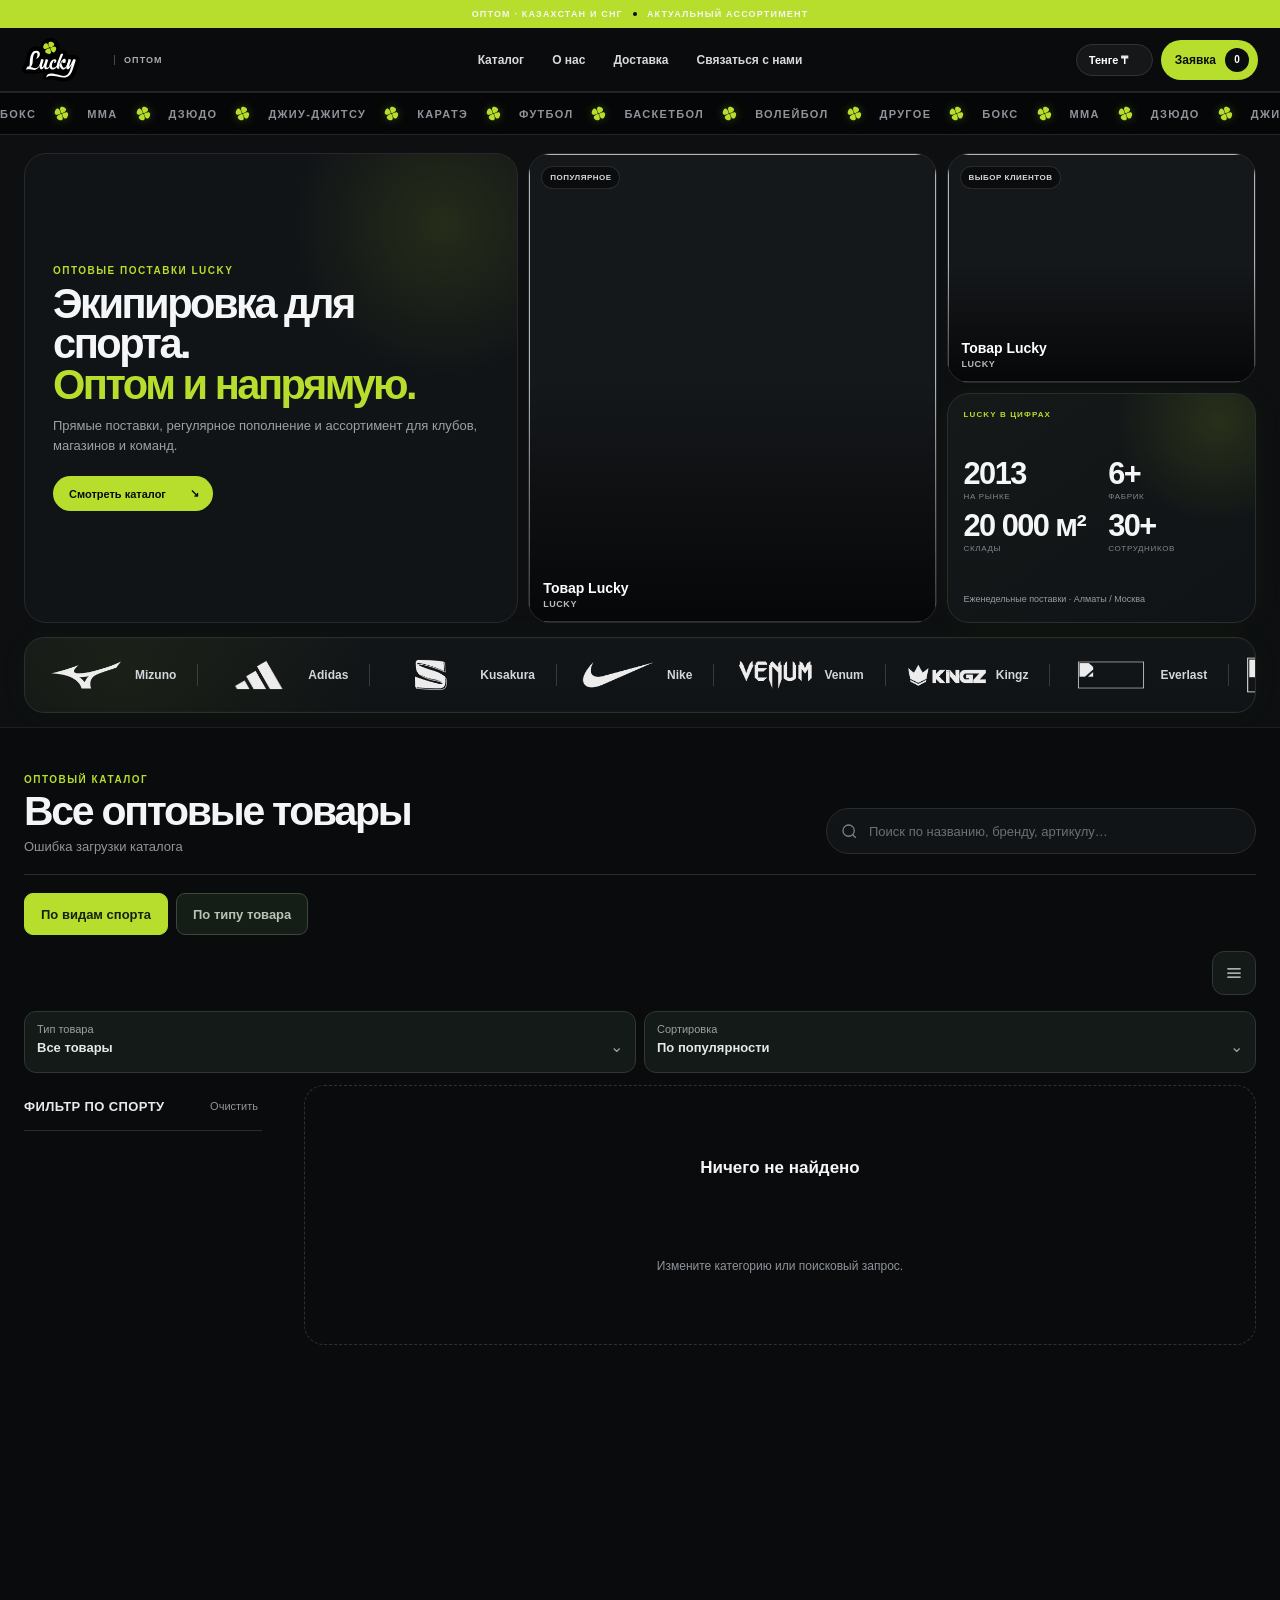
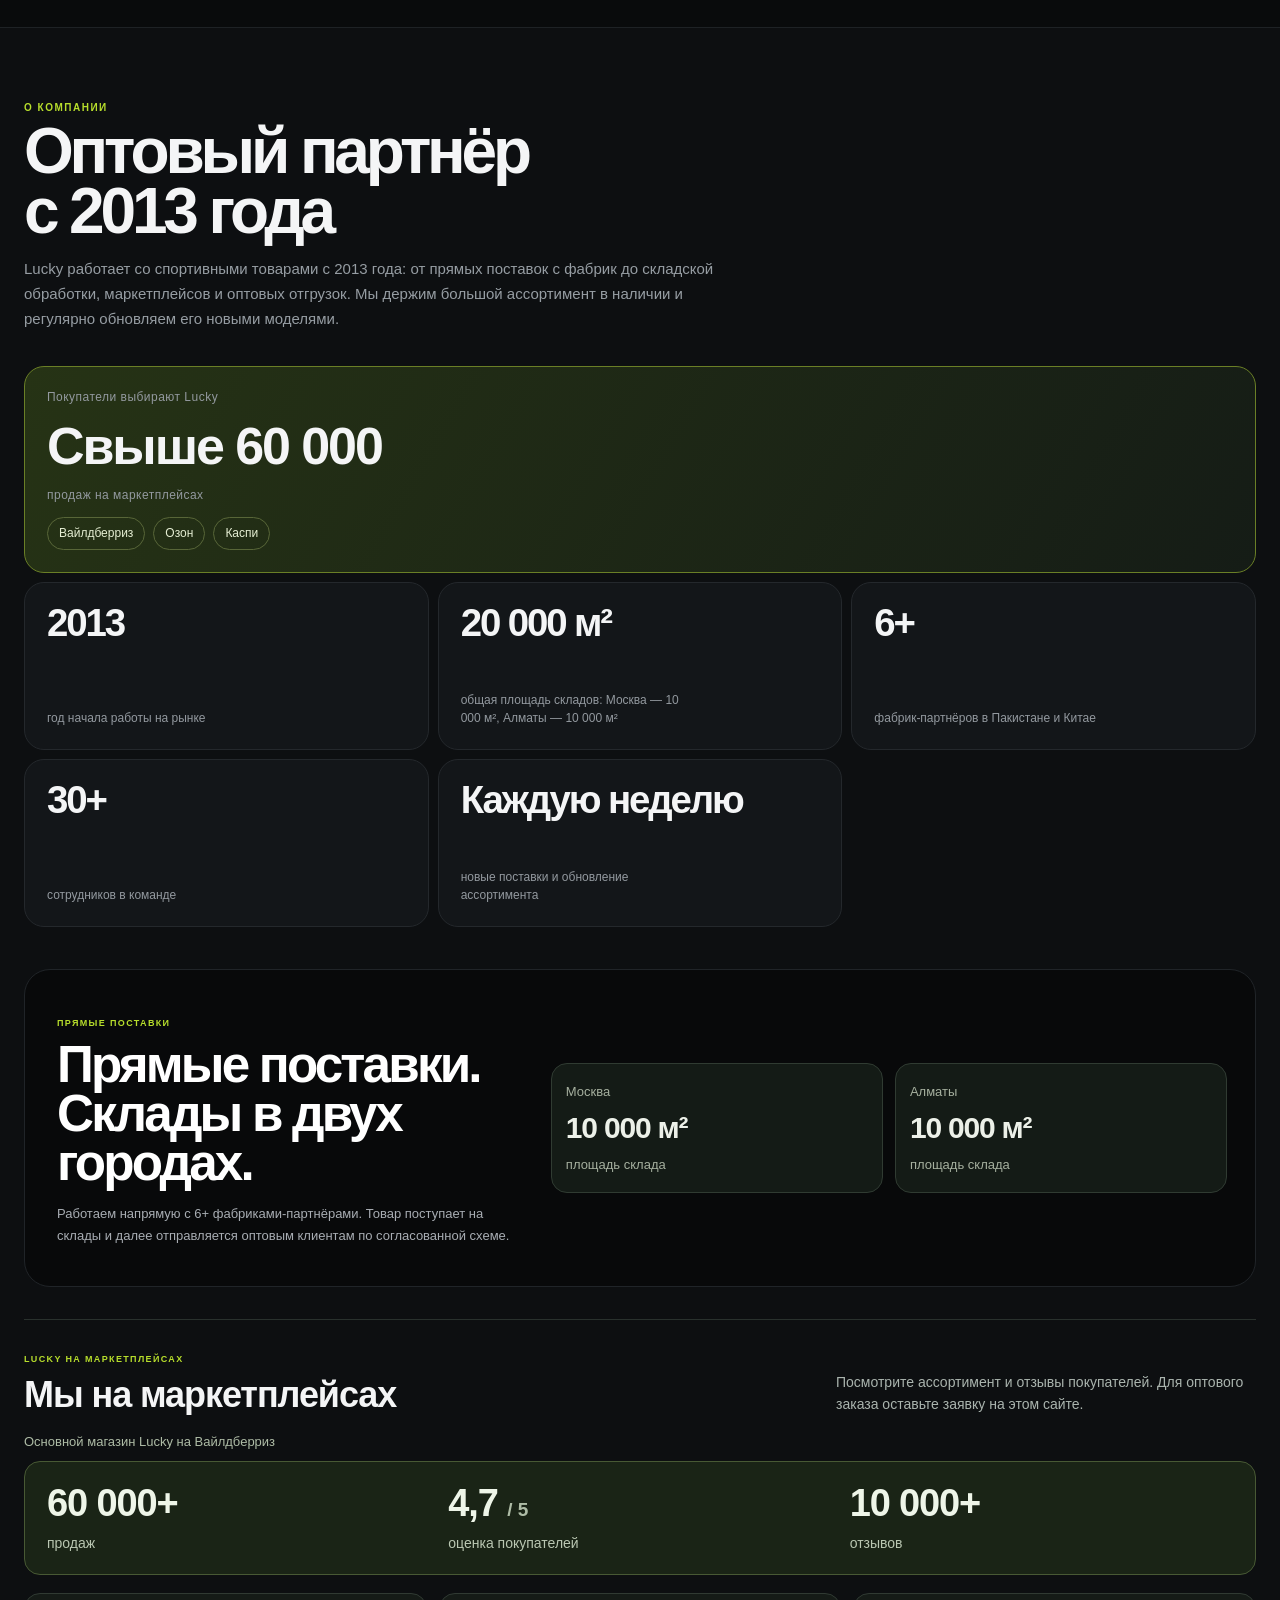
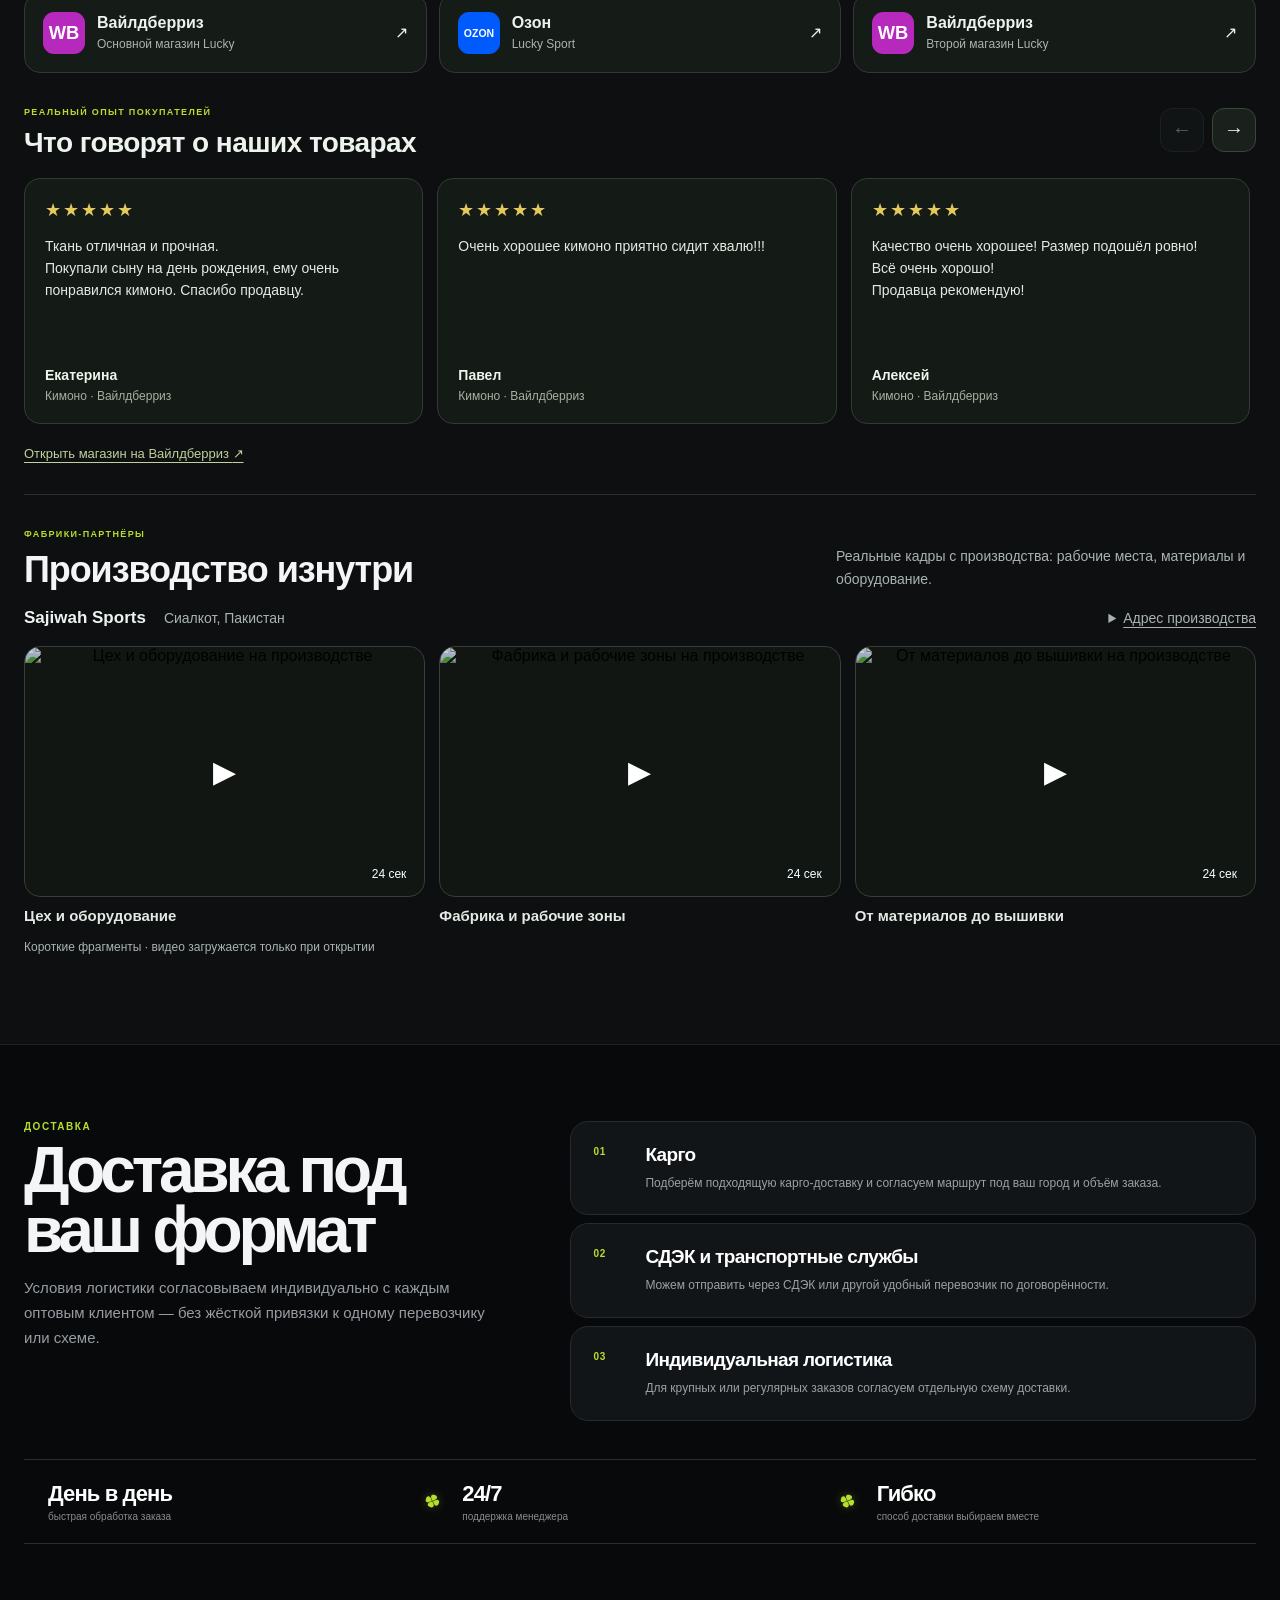
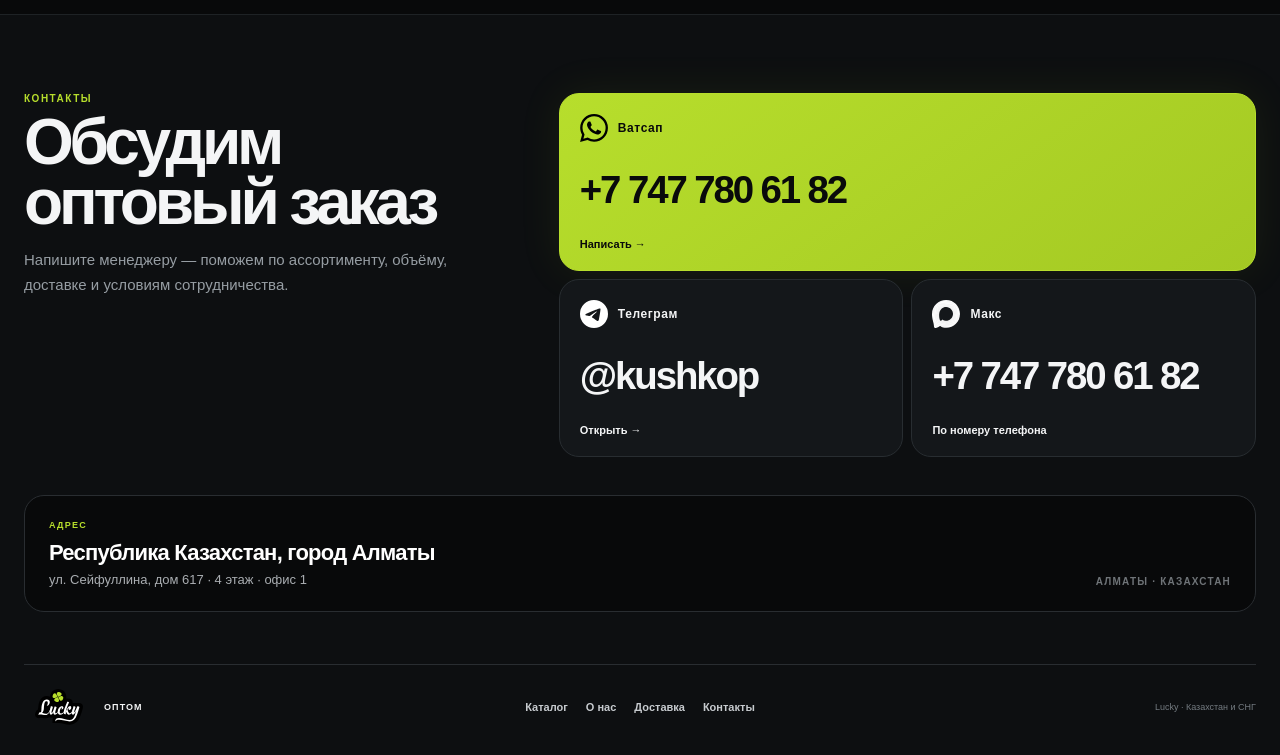
==== index.html @ e9e73347 "Build wholesale catalog" ====
<!doctype html>
<html lang="ru">
<head>
  <meta charset="utf-8" />
  <meta name="viewport" content="width=device-width, initial-scale=1" />
  <meta name="theme-color" content="#0b0c0d" />
  <title>Lucky — оптовый каталог</title>
  <meta name="description" content="Оптовый каталог спортивных товаров Lucky." />
  <link rel="icon" type="image/svg+xml" href="./clover.svg" />
  <link rel="stylesheet" href="./styles.css?v=taxonomy-20261019" />
</head>
<body>
  <div class="announcement">
    <span>ОПТОМ · КАЗАХСТАН И СНГ</span><span class="announcement-dot"></span><span>АКТУАЛЬНЫЙ АССОРТИМЕНТ</span>
  </div>

  <header class="site-header">
    <a class="brand" href="#" aria-label="Lucky — оптовый каталог">
      <img class="brand-logo" src="./lucky-logo.svg" alt="Lucky" />
      <span class="brand-mode">ОПТОМ</span>
    </a>

    <nav class="desktop-nav" aria-label="Главное меню">
      <a class="nav-link" href="#catalog">Каталог</a>
      <a class="nav-link" href="#about">О нас</a>
      <a class="nav-link" href="#delivery">Доставка</a>
      <a class="nav-link" href="#contact">Связаться с нами</a>
    </nav>

    <div class="header-actions">
      <button id="menuToggle" class="menu-toggle" type="button" aria-label="Открыть меню" aria-expanded="false">
        <span></span><span></span><span></span>
      </button>
      <label id="currencyControl" class="currency-select">
        <span class="sr-only">Валюта</span>
        <select id="currencySelect" aria-label="Валюта">
          <option value="KZT">Тенге ₸</option>
          <option value="RUB">Рубль ₽</option>
          <option value="USD">Доллар $</option>
        </select>
      </label>
      <button id="requestButton" class="request-button" type="button">
        <span>Заявка</span><b id="requestCount">0</b>
      </button>
    </div>
  </header>

  <nav id="mobileNav" class="mobile-nav" aria-label="Мобильное меню">
    <a href="#catalog">Каталог <span>↘</span></a>
    <a href="#about">О нас <span>↘</span></a>
    <a href="#delivery">Доставка <span>↘</span></a>
    <a href="#contact">Связаться с нами <span>↘</span></a>
  </nav>

  <main>
    <section class="sport-marquee" aria-label="Виды спорта">
      <div class="marquee-track">
        <div class="marquee-group"><span>БОКС</span><img class="ticker-clover" src="./clover.svg" alt="" /><span>ММА</span><img class="ticker-clover" src="./clover.svg" alt="" /><span>ДЗЮДО</span><img class="ticker-clover" src="./clover.svg" alt="" /><span>ДЖИУ-ДЖИТСУ</span><img class="ticker-clover" src="./clover.svg" alt="" /><span>КАРАТЭ</span><img class="ticker-clover" src="./clover.svg" alt="" /><span>ФУТБОЛ</span><img class="ticker-clover" src="./clover.svg" alt="" /><span>БАСКЕТБОЛ</span><img class="ticker-clover" src="./clover.svg" alt="" /><span>ВОЛЕЙБОЛ</span><img class="ticker-clover" src="./clover.svg" alt="" /><span>ДРУГОЕ</span><img class="ticker-clover" src="./clover.svg" alt="" /></div>
        <div class="marquee-group" aria-hidden="true"><span>БОКС</span><img class="ticker-clover" src="./clover.svg" alt="" /><span>ММА</span><img class="ticker-clover" src="./clover.svg" alt="" /><span>ДЗЮДО</span><img class="ticker-clover" src="./clover.svg" alt="" /><span>ДЖИУ-ДЖИТСУ</span><img class="ticker-clover" src="./clover.svg" alt="" /><span>КАРАТЭ</span><img class="ticker-clover" src="./clover.svg" alt="" /><span>ФУТБОЛ</span><img class="ticker-clover" src="./clover.svg" alt="" /><span>БАСКЕТБОЛ</span><img class="ticker-clover" src="./clover.svg" alt="" /><span>ВОЛЕЙБОЛ</span><img class="ticker-clover" src="./clover.svg" alt="" /><span>ДРУГОЕ</span><img class="ticker-clover" src="./clover.svg" alt="" /></div>
        <div class="marquee-group" aria-hidden="true"><span>БОКС</span><img class="ticker-clover" src="./clover.svg" alt="" /><span>ММА</span><img class="ticker-clover" src="./clover.svg" alt="" /><span>ДЗЮДО</span><img class="ticker-clover" src="./clover.svg" alt="" /><span>ДЖИУ-ДЖИТСУ</span><img class="ticker-clover" src="./clover.svg" alt="" /><span>КАРАТЭ</span><img class="ticker-clover" src="./clover.svg" alt="" /><span>ФУТБОЛ</span><img class="ticker-clover" src="./clover.svg" alt="" /><span>БАСКЕТБОЛ</span><img class="ticker-clover" src="./clover.svg" alt="" /><span>ВОЛЕЙБОЛ</span><img class="ticker-clover" src="./clover.svg" alt="" /><span>ДРУГОЕ</span><img class="ticker-clover" src="./clover.svg" alt="" /></div>
        <div class="marquee-group" aria-hidden="true"><span>БОКС</span><img class="ticker-clover" src="./clover.svg" alt="" /><span>ММА</span><img class="ticker-clover" src="./clover.svg" alt="" /><span>ДЗЮДО</span><img class="ticker-clover" src="./clover.svg" alt="" /><span>ДЖИУ-ДЖИТСУ</span><img class="ticker-clover" src="./clover.svg" alt="" /><span>КАРАТЭ</span><img class="ticker-clover" src="./clover.svg" alt="" /><span>ФУТБОЛ</span><img class="ticker-clover" src="./clover.svg" alt="" /><span>БАСКЕТБОЛ</span><img class="ticker-clover" src="./clover.svg" alt="" /><span>ВОЛЕЙБОЛ</span><img class="ticker-clover" src="./clover.svg" alt="" /><span>ДРУГОЕ</span><img class="ticker-clover" src="./clover.svg" alt="" /></div>
      </div>
    </section>

    <section class="top-showcase" aria-label="Lucky Wholesale">
      <div class="showcase-grid">
        <div class="showcase-copy">
          <div class="section-kicker">ОПТОВЫЕ ПОСТАВКИ LUCKY</div>
          <h1>Экипировка для спорта.<br /><span>Оптом и напрямую.</span></h1>
          <p>Прямые поставки, регулярное пополнение и ассортимент для клубов, магазинов и команд.</p>
          <button class="showcase-cta" data-scroll-to-catalog type="button">Смотреть каталог <span>↘</span></button>
        </div>

        <button id="showcaseCardOne" class="showcase-product showcase-product-main" type="button">
          <img id="showcaseImageOne" alt="" />
          <span class="showcase-tag">Популярное</span>
          <div class="showcase-product-copy">
            <strong id="showcaseTitleOne">Товар Lucky</strong>
            <span id="showcaseBrandOne">Lucky</span>
          </div>
        </button>

        <button id="showcaseCardTwo" class="showcase-product showcase-product-side" type="button">
          <img id="showcaseImageTwo" alt="" />
          <span class="showcase-tag">Выбор клиентов</span>
          <div class="showcase-product-copy">
            <strong id="showcaseTitleTwo">Товар Lucky</strong>
            <span id="showcaseBrandTwo">Lucky</span>
          </div>
        </button>

        <div class="showcase-info-card">
          <div class="showcase-info-kicker">LUCKY В ЦИФРАХ</div>
          <div class="showcase-info-grid">
            <div><strong>2013</strong><span>на рынке</span></div>
            <div><strong>6+</strong><span>фабрик</span></div>
            <div><strong>20 000 м²</strong><span>склады</span></div>
            <div><strong>30+</strong><span>сотрудников</span></div>
          </div>
          <p>Еженедельные поставки · Алматы / Москва</p>
        </div>
      </div>

      <div class="brand-quality-strip" aria-label="Качество от брендов">
        <div class="brand-quality-list">
          <div class="brand-quality-stage">
          <div class="brand-quality-track"><div class="brand-quality-item" data-brand="mizuno"><span class="brand-quality-logo"><img src="[data-uri]" alt="" width="78" height="32" decoding="async" /></span><span class="brand-quality-name">Mizuno</span></div>

          <div class="brand-quality-item" data-brand="adidas"><span class="brand-quality-logo"><img src="[data-uri]" alt="" width="78" height="32" decoding="async" /></span><span class="brand-quality-name">Adidas</span></div>

          <div class="brand-quality-item" data-brand="kusakura"><span class="brand-quality-logo"><img src="[data-uri]" alt="" width="78" height="32" decoding="async" /></span><span class="brand-quality-name">Kusakura</span></div>

          <div class="brand-quality-item" data-brand="nike"><span class="brand-quality-logo"><img src="[data-uri]" alt="" width="78" height="32" decoding="async" /></span><span class="brand-quality-name">Nike</span></div>

          <div class="brand-quality-item" data-brand="venum"><span class="brand-quality-logo"><img src="[data-uri]" alt="" width="78" height="32" decoding="async" /></span><span class="brand-quality-name">Venum</span></div>

          <div class="brand-quality-item" data-brand="kingz"><span class="brand-quality-logo"><img src="[data-uri]" alt="" width="78" height="32" decoding="async" /></span><span class="brand-quality-name">Kingz</span></div>
<div class="brand-quality-item" data-brand="everlast"><span class="brand-quality-logo"><img src="brand-everlast.svg" alt="" width="78" height="32" decoding="async" /></span><span class="brand-quality-name">Everlast</span></div>
<div class="brand-quality-item" data-brand="top-ten"><span class="brand-quality-logo"><img src="brand-top-ten.svg" alt="" width="78" height="32" decoding="async" /></span><span class="brand-quality-name">Top Ten</span></div>
<div class="brand-quality-item" data-brand="green-hill"><span class="brand-quality-logo"><img src="brand-green-hill.svg" alt="" width="78" height="32" decoding="async" /></span><span class="brand-quality-name">Green Hill</span></div>
<div class="brand-quality-item" data-brand="essimo"><span class="brand-quality-logo"><img src="brand-essimo.svg" alt="" width="78" height="32" decoding="async" /></span><span class="brand-quality-name">Essimo</span></div>
          <div class="brand-quality-item" data-brand="tatami"><span class="brand-quality-logo"><img src="brand-tatami.svg" alt="" width="78" height="32" decoding="async" /></span><span class="brand-quality-name">Tatami</span></div></div>
          <div class="brand-quality-track" aria-hidden="true"><div class="brand-quality-item" data-brand="mizuno"><span class="brand-quality-logo"><img src="[data-uri]" alt="" width="78" height="32" decoding="async" /></span><span class="brand-quality-name">Mizuno</span></div>

          <div class="brand-quality-item" data-brand="adidas"><span class="brand-quality-logo"><img src="[data-uri]" alt="" width="78" height="32" decoding="async" /></span><span class="brand-quality-name">Adidas</span></div>

          <div class="brand-quality-item" data-brand="kusakura"><span class="brand-quality-logo"><img src="[data-uri]" alt="" width="78" height="32" decoding="async" /></span><span class="brand-quality-name">Kusakura</span></div>

          <div class="brand-quality-item" data-brand="nike"><span class="brand-quality-logo"><img src="[data-uri]" alt="" width="78" height="32" decoding="async" /></span><span class="brand-quality-name">Nike</span></div>

          <div class="brand-quality-item" data-brand="venum"><span class="brand-quality-logo"><img src="[data-uri]" alt="" width="78" height="32" decoding="async" /></span><span class="brand-quality-name">Venum</span></div>

          <div class="brand-quality-item" data-brand="kingz"><span class="brand-quality-logo"><img src="[data-uri]" alt="" width="78" height="32" decoding="async" /></span><span class="brand-quality-name">Kingz</span></div>
<div class="brand-quality-item" data-brand="everlast"><span class="brand-quality-logo"><img src="brand-everlast.svg" alt="" width="78" height="32" decoding="async" /></span><span class="brand-quality-name">Everlast</span></div>
<div class="brand-quality-item" data-brand="top-ten"><span class="brand-quality-logo"><img src="brand-top-ten.svg" alt="" width="78" height="32" decoding="async" /></span><span class="brand-quality-name">Top Ten</span></div>
<div class="brand-quality-item" data-brand="green-hill"><span class="brand-quality-logo"><img src="brand-green-hill.svg" alt="" width="78" height="32" decoding="async" /></span><span class="brand-quality-name">Green Hill</span></div>
<div class="brand-quality-item" data-brand="essimo"><span class="brand-quality-logo"><img src="brand-essimo.svg" alt="" width="78" height="32" decoding="async" /></span><span class="brand-quality-name">Essimo</span></div>
          <div class="brand-quality-item" data-brand="tatami"><span class="brand-quality-logo"><img src="brand-tatami.svg" alt="" width="78" height="32" decoding="async" /></span><span class="brand-quality-name">Tatami</span></div></div>
        </div>
      </div>
        </div>
    </section>

    <section id="sportsDiscovery" class="sports-discovery" aria-labelledby="sportsDiscoveryTitle" hidden>
      <div class="sports-discovery-head"><div><h2 id="sportsDiscoveryTitle">Виды спорта</h2></div><div class="sports-discovery-controls"><button id="sportsDiscoveryAll" type="button">Все направления <span aria-hidden="true">↗</span></button><button id="sportsDiscoveryPrev" type="button" aria-label="Предыдущие виды спорта" aria-controls="sportsDiscoveryRail">←</button><button id="sportsDiscoveryNext" type="button" aria-label="Следующие виды спорта" aria-controls="sportsDiscoveryRail">→</button></div></div>
      <nav id="sportsDiscoveryRail" class="sports-discovery-rail" aria-label="Быстрый выбор вида спорта"></nav>
      <p class="sports-discovery-hint">Листайте направления или откройте полный список</p>
    </section>

    <section id="catalog" class="catalog-shell">
      <div class="catalog-intro">
        <div>
          <div class="section-kicker dark">ОПТОВЫЙ КАТАЛОГ</div>
          <h2 id="activeCategoryTitle">Все оптовые товары</h2>
          <div id="resultsMeta" aria-live="polite" aria-atomic="true" class="catalog-meta">Загрузка…</div>
        </div>

        <div class="catalog-intro-actions">
          <div class="search-wrap">
            <svg viewBox="0 0 24 24" aria-hidden="true"><path d="m21 21-4.35-4.35m2.35-5.15a7.5 7.5 0 1 1-15 0 7.5 7.5 0 0 1 15 0Z"/></svg>
            <input id="searchInput" type="search" placeholder="Поиск по названию, бренду, артикулу…" autocomplete="off" />
          </div>
        </div>
      </div>

      <div class="catalog-browse-modes" role="group" aria-label="Как искать товары"><button id="catalogBrowseSports" type="button" aria-pressed="true">По видам спорта</button><button id="catalogBrowseTypes" type="button" aria-pressed="false">По типу товара</button></div><nav id="productTypeRail" class="sport-rail product-type-rail" aria-label="Типы товаров" hidden></nav>
      <div class="sport-navigation">
        <nav id="sportRail" class="sport-rail" aria-label="Виды спорта"></nav>
        <button id="filtersToggle" class="sport-all" type="button" aria-haspopup="dialog" aria-controls="sportPicker" aria-label="Найти вид спорта"><svg viewBox="0 0 24 24" width="20" height="20" aria-hidden="true"><path d="M4 7h16M4 12h16M4 17h16" fill="none" stroke="currentColor" stroke-width="1.5"/></svg></button>
      </div>
      <div class="compact-filters">
        <label class="touch-select"><span>Тип товара</span><strong id="typeValue" aria-hidden="true">Все товары</strong><span class="select-chevron" aria-hidden="true">⌄</span><select id="productType" aria-label="Тип товара"><option value="">Все товары</option></select></label>
        <label class="touch-select"><span>Сортировка</span><strong id="sortValue" aria-hidden="true">По популярности</strong><span class="select-chevron" aria-hidden="true">⌄</span>
          <select id="sortSelect" aria-label="Сортировка">
            <option value="default">По популярности</option>
            <option value="title">По названию</option>
            <option value="brand">По бренду</option>
            <option value="priceAsc">Сначала дешевле</option>
            <option value="priceDesc">Сначала дороже</option>
          </select>
        </label>
      </div>
      <div id="activeFilters" class="active-filters" aria-label="Выбранные фильтры" hidden></div>

      <div class="catalog-layout">
        <aside id="sidebar" class="sidebar">
          <div class="sidebar-mobile-head">
            <strong>Категории</strong>
            <button id="sidebarClose" class="icon-button" type="button" aria-label="Закрыть">×</button>
          </div>
          <div class="sidebar-head">
            <span>Фильтр по спорту</span>
            <button id="clearCategory" class="text-button" type="button">Очистить</button>
          </div>
          <nav id="categoryTree" class="category-tree" aria-label="Категории"></nav>
        </aside>

        <section class="catalog-content">

          <div id="productGrid" class="product-grid"></div>
          <nav id="catalogPagination" class="catalog-pagination" aria-label="Страницы каталога" hidden></nav>
          <div id="emptyState" class="empty-state" hidden>
            <strong>Ничего не найдено</strong>
            <span>Измените категорию или поисковый запрос.</span>
          </div>
        </section>
      </div>
    </section>

    <section id="about" class="about-section info-section">
      <div class="info-shell">
        <div class="info-heading">
          <div class="section-kicker dark">О КОМПАНИИ</div>
          <h2>Оптовый партнёр<br />с 2013 года</h2>
          <p>
            Lucky работает со спортивными товарами с 2013 года: от прямых поставок с фабрик
            до складской обработки, маркетплейсов и оптовых отгрузок. Мы держим большой ассортимент
            в наличии и регулярно обновляем его новыми моделями.
          </p>
        </div>

        <div class="about-stats">
          <article class="fact-card company-sales"><span>Покупатели выбирают Lucky</span><strong>Свыше 60 000</strong><span>продаж на маркетплейсах</span><div class="marketplace-names"><span>Вайлдберриз</span><span>Озон</span><span>Каспи</span></div></article>
          <article class="fact-card"><strong>2013</strong><span>год начала работы на рынке</span></article>
          <article class="fact-card"><strong>20 000 м²</strong><span>общая площадь складов: Москва — 10 000 м², Алматы — 10 000 м²</span></article>
          <article class="fact-card"><strong>6+</strong><span>фабрик-партнёров в Пакистане и Китае</span></article>

          <article class="fact-card"><strong>30+</strong><span>сотрудников в команде</span></article>
          <article class="fact-card"><strong>Каждую неделю</strong><span>новые поставки и обновление ассортимента</span></article>
        </div>

        <div class="supply-visual">
          <div class="supply-copy">
            <span class="supply-label">ПРЯМЫЕ ПОСТАВКИ</span>
            <h3>Прямые поставки.<br />Склады в двух городах.</h3>
            <p>
              Работаем напрямую с 6+ фабриками-партнёрами.
              Товар поступает на склады и далее отправляется оптовым клиентам по согласованной схеме.
            </p>
          </div>
          <div class="warehouse-locations" aria-label="Площадь складов">
            <article><span>Москва</span><strong>10 000 м²</strong><span>площадь склада</span></article>
            <article><span>Алматы</span><strong>10 000 м²</strong><span>площадь склада</span></article>
          </div>
        </div>

        <section class="trust-block marketplace-block" aria-labelledby="marketplaceHeading">
          <div class="trust-heading"><div><span class="supply-label">LUCKY НА МАРКЕТПЛЕЙСАХ</span><h3 id="marketplaceHeading">Мы на маркетплейсах</h3></div><p>Посмотрите ассортимент и отзывы покупателей. Для оптового заказа оставьте заявку на этом сайте.</p></div>
          <p class="marketplace-stat-source">Основной магазин Lucky на Вайлдберриз</p><div class="marketplace-total" aria-label="Показатели основного магазина Вайлдберриз"><article class="marketplace-stat"><strong>60 000+</strong><span>продаж</span></article><article class="marketplace-stat"><strong>4,7 <small>/ 5</small></strong><span>оценка покупателей</span></article><article class="marketplace-stat"><strong>10 000+</strong><span>отзывов</span></article></div>
          <div class="store-links">
            <a class="store-link" href="https://www.wildberries.ru/seller/1270260" target="_blank" rel="noopener noreferrer"><span class="store-mark" aria-hidden="true"><svg viewBox="0 0 48 48" focusable="false" aria-hidden="true"><rect width="48" height="48" rx="13" fill="#b728bd"/><text x="24" y="31" text-anchor="middle" font-family="Arial,sans-serif" font-size="21" font-weight="800" fill="white">WB</text></svg></span><span><strong>Вайлдберриз</strong><small>Основной магазин Lucky</small></span><span aria-hidden="true">↗</span><span class="sr-only">Открыть в новой вкладке</span></a>
            <a class="store-link" href="https://ozon.kz/seller/lucky-sport/" target="_blank" rel="noopener noreferrer"><span class="store-mark ozon-mark" aria-hidden="true"><svg viewBox="0 0 48 48" focusable="false" aria-hidden="true"><rect width="48" height="48" rx="13" fill="#005bff"/><text x="24" y="29" text-anchor="middle" font-family="Arial,sans-serif" font-size="12" font-weight="800" fill="white">OZON</text></svg></span><span><strong>Озон</strong><small>Lucky Sport</small></span><span aria-hidden="true">↗</span><span class="sr-only">Открыть в новой вкладке</span></a>
            <a class="store-link" href="https://www.wildberries.ru/seller/4235886" target="_blank" rel="noopener noreferrer"><span class="store-mark" aria-hidden="true"><svg viewBox="0 0 48 48" focusable="false" aria-hidden="true"><rect width="48" height="48" rx="13" fill="#b728bd"/><text x="24" y="31" text-anchor="middle" font-family="Arial,sans-serif" font-size="21" font-weight="800" fill="white">WB</text></svg></span><span><strong>Вайлдберриз</strong><small>Второй магазин Lucky</small></span><span aria-hidden="true">↗</span><span class="sr-only">Открыть в новой вкладке</span></a>
          </div>

          <section class="customer-reviews" aria-labelledby="customerReviewsHeading">
            <div class="reviews-heading"><div><span class="supply-label">РЕАЛЬНЫЙ ОПЫТ ПОКУПАТЕЛЕЙ</span><h4 id="customerReviewsHeading">Что говорят о наших товарах</h4></div><div class="review-navigation"><button id="reviewPrevious" type="button" aria-label="Предыдущие отзывы" aria-controls="reviewRail">←</button><button id="reviewNext" type="button" aria-label="Следующие отзывы" aria-controls="reviewRail">→</button></div></div>
            <div id="reviewRail" class="review-rail" tabindex="0" aria-label="Выбранные отзывы покупателей Вайлдберриз">
              <article class="review-card" data-review-key="ekaterina"><div class="review-stars" aria-label="Оценка 5 из 5"><span aria-hidden="true">★★★★★</span></div><blockquote>Ткань отличная и прочная.
Покупали сыну на день рождения, ему очень понравился кимоно. Спасибо продавцу.</blockquote><footer><strong>Екатерина</strong><span>Кимоно · Вайлдберриз</span></footer></article>
              <article class="review-card" data-review-key="pavel"><div class="review-stars" aria-label="Оценка 5 из 5"><span aria-hidden="true">★★★★★</span></div><blockquote>Очень хорошее кимоно приятно сидит хвалю!!!</blockquote><footer><strong>Павел</strong><span>Кимоно · Вайлдберриз</span></footer></article>
              <article class="review-card" data-review-key="alexey"><div class="review-stars" aria-label="Оценка 5 из 5"><span aria-hidden="true">★★★★★</span></div><blockquote>Качество очень хорошее! Размер подошёл ровно!
Всё очень хорошо!
Продавца рекомендую!</blockquote><footer><strong>Алексей</strong><span>Кимоно · Вайлдберриз</span></footer></article>
              <article class="review-card" data-review-key="elena"><div class="review-stars" aria-label="Оценка 5 из 5"><span aria-hidden="true">★★★★★</span></div><blockquote>Качественный шлем
На 5.5 лет подошел размер L
Смотрится стилево, мы с сыном довольны
Рекомендуем к покупке
🔥</blockquote><footer><strong>Елена</strong><span>Шлем · Вайлдберриз</span></footer></article>
              <article class="review-card" data-review-key="nina"><div class="review-stars" aria-label="Оценка 5 из 5"><span aria-hidden="true">★★★★★</span></div><blockquote>Отличное кимоно, плотное, село хорошо, посмотрим как поведёт себя в носке</blockquote><footer><strong>Нина</strong><span>Кимоно · Вайлдберриз</span></footer></article>
            </div><a class="reviews-source" href="https://www.wildberries.ru/seller/1270260" target="_blank" rel="noopener noreferrer">Открыть магазин на Вайлдберриз <span aria-hidden="true">↗</span><span class="sr-only"> в новой вкладке</span></a>
          </section>
        </section>
        <section class="trust-block factory-block" aria-labelledby="factoryHeading">
          <div class="trust-heading"><div><span class="supply-label">ФАБРИКИ-ПАРТНЁРЫ</span><h3 id="factoryHeading">Производство изнутри</h3></div><p>Реальные кадры с производства: рабочие места, материалы и оборудование.</p></div>
          <div class="factory-location"><strong>Sajiwah Sports</strong><span>Сиалкот, Пакистан</span><details><summary>Адрес производства</summary><p lang="en">3.5 km Daska Road, Kotli Noonan, Sambrial, Sialkot, Pakistan</p></details></div>
          <div class="factory-videos" aria-label="Видео с производства">
            <article class="factory-video-card"><button class="factory-video-open" type="button" data-production-video="./media/production/workshop-montage-v2.mp4" data-video-title="Цех и оборудование" aria-label="Смотреть видео: Цех и оборудование"><img src="./media/production/workshop-montage-v2.webp" alt="Цех и оборудование на производстве" width="480" height="854" loading="lazy" decoding="async"><span class="factory-play" aria-hidden="true">▶</span><span class="factory-duration">24 сек</span></button><h4>Цех и оборудование</h4></article>
            <article class="factory-video-card"><button class="factory-video-open" type="button" data-production-video="./media/production/fabric-work-montage-v2.mp4" data-video-title="Фабрика и рабочие зоны" aria-label="Смотреть видео: Фабрика и рабочие зоны"><img src="./media/production/fabric-work-montage-v2.webp" alt="Фабрика и рабочие зоны на производстве" width="480" height="854" loading="lazy" decoding="async"><span class="factory-play" aria-hidden="true">▶</span><span class="factory-duration">24 сек</span></button><h4>Фабрика и рабочие зоны</h4></article>
            <article class="factory-video-card"><button class="factory-video-open" type="button" data-production-video="./media/production/embroidery-montage-v2.mp4" data-video-title="От материалов до вышивки" aria-label="Смотреть видео: От материалов до вышивки"><img src="./media/production/embroidery-montage-v2.webp" alt="От материалов до вышивки на производстве" width="480" height="854" loading="lazy" decoding="async"><span class="factory-play" aria-hidden="true">▶</span><span class="factory-duration">24 сек</span></button><h4>От материалов до вышивки</h4></article>
          </div><p class="factory-video-note">Короткие фрагменты · видео загружается только при открытии</p>
        </section>
      </div>
    </section>

    <section id="delivery" class="delivery-section info-section">
      <div class="info-shell">
        <div class="delivery-grid">
          <div class="info-heading delivery-heading">
            <div class="section-kicker">ДОСТАВКА</div>
            <h2>Доставка под ваш формат</h2>
            <p>
              Условия логистики согласовываем индивидуально с каждым оптовым клиентом —
              без жёсткой привязки к одному перевозчику или схеме.
            </p>
          </div>

          <div class="delivery-options">
            <article><span class="option-index">01</span><h3>Карго</h3><p>Подберём подходящую карго-доставку и согласуем маршрут под ваш город и объём заказа.</p></article>
            <article><span class="option-index">02</span><h3>СДЭК и транспортные службы</h3><p>Можем отправить через СДЭК или другой удобный перевозчик по договорённости.</p></article>
            <article><span class="option-index">03</span><h3>Индивидуальная логистика</h3><p>Для крупных или регулярных заказов согласуем отдельную схему доставки.</p></article>
          </div>
        </div>

        <div class="delivery-strip">
          <div><strong>День в день</strong><span>быстрая обработка заказа</span></div>
          <img class="ticker-clover" src="./clover.svg" alt="" />
          <div><strong>24/7</strong><span>поддержка менеджера</span></div>
          <img class="ticker-clover" src="./clover.svg" alt="" />
          <div><strong>Гибко</strong><span>способ доставки выбираем вместе</span></div>
        </div>
      </div>
    </section>

    <section id="contact" class="contact-section info-section">
      <div class="info-shell">
        <div class="contact-top">
          <div class="info-heading contact-heading">
            <div class="section-kicker dark">КОНТАКТЫ</div>
            <h2>Обсудим<br />оптовый заказ</h2>
            <p>
              Напишите менеджеру — поможем по ассортименту, объёму, доставке и условиям сотрудничества.
            </p>
          </div>

          <div class="contact-channels">
            <a class="contact-card contact-primary" href="https://wa.me/77477806182" target="_blank" rel="noopener">
              <span class="contact-channel"><img src="[data-uri]" alt="" width="28" height="28" />Ватсап</span>
              <strong>+7 747 780 61 82</strong>
              <b>Написать →</b>
            </a>
            <a class="contact-card" href="https://t.me/kushkop" target="_blank" rel="noopener">
              <span class="contact-channel"><img src="[data-uri]" alt="" width="28" height="28" />Телеграм</span>
              <strong>@kushkop</strong>
              <b>Открыть →</b>
            </a>
            <div class="contact-card">
              <span class="contact-channel"><img src="[data-uri]" alt="" width="28" height="28" />Макс</span>
              <strong>+7 747 780 61 82</strong>
              <b>По номеру телефона</b>
            </div>
          </div>
        </div>

        <div class="address-card">
          <div>
            <span class="address-label">АДРЕС</span>
            <strong>Республика Казахстан, город Алматы</strong>
            <p>ул. Сейфуллина, дом 617 · 4 этаж · офис 1</p>
          </div>
          <span class="address-mark">АЛМАТЫ · КАЗАХСТАН</span>
        </div>

        <footer class="site-footer">
          <a class="footer-brand" href="#">
            <img src="./lucky-logo.svg" alt="Lucky" />
            <span>ОПТОМ</span>
          </a>
          <div class="footer-links">
            <a href="#catalog">Каталог</a>
            <a href="#about">О нас</a>
            <a href="#delivery">Доставка</a>
            <a href="#contact">Контакты</a>
          </div>
          <span class="footer-note">Lucky · Казахстан и СНГ</span>
        </footer>
      </div>
    </section>
  </main>

  <button id="mobileRequestButton" class="mobile-request-button" type="button" hidden>
    <span>Открыть заявку</span><b id="mobileRequestCount">0</b>
  </button>

  <dialog id="productDialog" class="product-dialog">
    <button id="dialogClose" class="dialog-close" aria-label="Закрыть">×</button>
    <div id="dialogContent"></div>
  </dialog>

  <dialog id="requestDialog" class="request-dialog">
    <button id="requestDialogClose" class="dialog-close" aria-label="Закрыть">×</button>
    <div class="dialog-section">
      <div class="section-kicker dark">ОПТОВАЯ ЗАЯВКА</div>
      <h2>Ваша заявка</h2>
      <div id="requestItems" class="request-items"></div>
      <div id="requestEmpty" class="empty-state">
        <strong>Заявка пока пустая</strong><span>Добавьте товары из каталога.</span>
      </div>
      <button id="copyRequestButton" class="dialog-primary wide" type="button" hidden>Скопировать список</button>
      <p class="helper-text">Пока список сохраняется в этом браузере. На этапе хостинга подключим отправку менеджеру.</p>
    </div>
  </dialog>

  <template id="productCardTemplate">
    <article class="product-card">
      <button class="product-image-button" type="button">
        <img class="product-image" loading="lazy" alt="" />
        <div class="image-placeholder">НЕТ ФОТО</div>
        <span class="product-open-icon" aria-hidden="true">↗</span>
      </button>
      <div class="product-body">
        <div class="product-topline">
          <div class="product-brand"></div>
          <div class="product-article"></div>
        </div>
        <button class="product-title" type="button"></button>
<div class="product-bottom">
          <div class="price-wrap">
            <div class="price-label">ОПТОМ ОТ</div>
            <div class="product-price"></div>
          </div>
          <button class="add-button" type="button">
            <span class="add-label">В заявку</span><span class="add-icon">＋</span>
          </button>
        </div>
      </div>
    </article>
  </template>

  <dialog id="sportPicker" class="sport-picker" aria-labelledby="sportPickerTitle">
    <div class="sport-picker-head"><h2 id="sportPickerTitle">Вид спорта</h2><button id="sportPickerClose" autofocus type="button" aria-label="Закрыть выбор спорта">×</button></div>
    <label class="sport-picker-search"><span class="visually-hidden">Поиск вида спорта</span><input id="sportSearch" type="search" placeholder="Найти вид спорта…" autocomplete="off" /></label>
    <div id="sportChoices" class="sport-choices"></div>
    <p id="sportNoResults" hidden>Ничего не найдено. Измените запрос.</p>
  </dialog>
  <dialog id="productionVideoViewer" class="production-video-viewer" aria-labelledby="productionVideoTitle"><header><h2 id="productionVideoTitle">Видео с производства</h2><button id="productionVideoClose" type="button" aria-label="Закрыть видео">Закрыть ×</button></header><video id="productionVideo" controls playsinline preload="none"></video></dialog>
  <dialog id="reviewMediaViewer" class="review-media-viewer" aria-labelledby="reviewMediaTitle"><header><h2 id="reviewMediaTitle">Фото покупателя</h2><button id="reviewMediaClose" type="button" aria-label="Закрыть фото или видео отзыва">Закрыть ×</button></header><img id="reviewMediaImage" alt="Фото покупателя к отзыву" hidden><video id="reviewMediaVideo" controls playsinline preload="none" hidden></video></dialog>
  <script type="module" src="./app.js?v=sambo-set-20261022"></script>
</body>
</html>
---- styles.css ----
:root{
  --ink:#0b0c0d;--lime:#b7de2c;--paper:#f4f4f0;--white:#fff;--muted:#777b80;
  --line:#dedfd9;--soft:#efefeb;
}
*{box-sizing:border-box}
html{scroll-behavior:smooth}
body{margin:0;background:#fff;color:var(--ink);font-family:Inter,ui-sans-serif,-apple-system,BlinkMacSystemFont,"Segoe UI",Arial,sans-serif;-webkit-font-smoothing:antialiased}
body.sidebar-open{overflow:hidden}
button,input,select{font:inherit} button{cursor:pointer}
.sr-only{position:absolute;width:1px;height:1px;padding:0;margin:-1px;overflow:hidden;clip:rect(0,0,0,0);white-space:nowrap;border:0}

.announcement{display:flex;align-items:center;justify-content:center;gap:10px;min-height:28px;padding:5px 16px;background:var(--lime);font-size:9px;font-weight:900;letter-spacing:.13em}
.announcement-dot{width:4px;height:4px;border-radius:50%;background:var(--ink)}
.site-header{position:sticky;top:0;z-index:70;display:grid;grid-template-columns:1fr auto 1fr;align-items:center;min-height:64px;padding:0 max(22px,calc((100vw - 1500px)/2));border-bottom:1px solid rgba(255,255,255,.1);background:rgba(11,12,13,.94);backdrop-filter:blur(16px);color:#fff}
.brand{display:inline-flex;align-items:center;gap:10px;justify-self:start;color:inherit;text-decoration:none}
.brand-logo{display:block;width:82px;height:44px;object-fit:contain;object-position:left center}
.brand-mode{padding-left:9px;border-left:1px solid rgba(255,255,255,.25);color:#a8adb3;font-size:9px;font-weight:800;letter-spacing:.12em}
.desktop-nav{display:flex;gap:4px}.nav-link{border:0;border-radius:999px;background:transparent;color:#d8dadd;padding:9px 12px;font-size:12px;font-weight:700}.nav-link:hover{background:rgba(255,255,255,.07);color:#fff}
.header-actions{display:flex;justify-self:end;align-items:center;gap:8px}
.currency-select select{appearance:none;border:1px solid #303338;border-radius:999px;background:#151719;color:#fff;padding:9px 12px;outline:none;font-size:11px;font-weight:700}
.request-button{display:inline-flex;align-items:center;gap:9px;border:0;border-radius:999px;background:var(--lime);color:var(--ink);padding:8px 9px 8px 14px;font-size:12px;font-weight:900}
.request-button b{display:grid;place-items:center;min-width:24px;height:24px;padding:0 6px;border-radius:999px;background:var(--ink);color:#fff;font-size:10px}

.catalog-masthead{display:flex;align-items:end;justify-content:space-between;gap:40px;max-width:1500px;margin:0 auto;padding:48px 24px 42px;background:var(--ink);color:#fff}
.catalog-masthead:before{content:"";position:absolute;left:0;right:0;z-index:-1;height:220px;background:var(--ink)}
.section-kicker{color:var(--lime);font-size:10px;font-weight:900;letter-spacing:.15em}.section-kicker.dark{color:#666b62}
.catalog-masthead h1{max-width:760px;margin:10px 0 10px;font-size:clamp(38px,5vw,72px);line-height:.94;letter-spacing:-.065em}
.catalog-masthead p{margin:0;color:#aeb1b4;font-size:14px}
.masthead-actions{display:flex;align-items:end;gap:28px}
.masthead-stats{display:flex;gap:24px}.masthead-stats>div{display:grid;gap:2px}.masthead-stats strong{font-size:28px;letter-spacing:-.05em}.masthead-stats span{color:#7e8286;font-size:9px;text-transform:uppercase;letter-spacing:.08em}
.masthead-button{display:inline-flex;align-items:center;gap:20px;border:0;border-radius:999px;background:var(--lime);color:var(--ink);padding:12px 15px 12px 18px;font-size:11px;font-weight:900}.masthead-button span{font-size:16px}

.sport-marquee{overflow:hidden;background:var(--ink);border-top:1px solid rgba(255,255,255,.1);border-bottom:1px solid rgba(255,255,255,.1);color:#8b8f93}
.marquee-track{display:flex;width:max-content;animation:marquee 26s linear infinite}.marquee-group{display:flex;align-items:center;gap:18px;padding:13px 9px;font-size:11px;font-weight:850;letter-spacing:.12em;white-space:nowrap}
.clover{width:14px;height:14px;display:inline-block;flex:0 0 14px;background:
radial-gradient(circle at 32% 32%,var(--lime) 0 28%,transparent 30%),
radial-gradient(circle at 68% 32%,var(--lime) 0 28%,transparent 30%),
radial-gradient(circle at 32% 68%,var(--lime) 0 28%,transparent 30%),
radial-gradient(circle at 68% 68%,var(--lime) 0 28%,transparent 30%);transform:rotate(10deg)}
@keyframes marquee{to{transform:translateX(-50%)}}

.shop-by{background:var(--paper);padding:42px max(24px,calc((100vw - 1500px)/2)) 46px}
.section-heading{display:flex;align-items:end;justify-content:space-between;gap:24px;margin-bottom:20px}
.section-heading h2,.catalog-intro h2{margin:7px 0 0;font-size:clamp(30px,3.4vw,50px);line-height:.96;letter-spacing:-.055em}
.text-link{border:0;background:transparent;color:var(--ink);padding:7px 0;font-size:12px;font-weight:850}.text-link span{margin-left:8px}
.sport-grid{display:grid;grid-template-columns:repeat(4,minmax(0,1fr));gap:8px}
.sport-card{position:relative;min-height:132px;overflow:hidden;border:1px solid #dedfd9;border-radius:18px;background:#e8e9e4;color:var(--ink);text-align:left;padding:16px 17px;transition:transform .16s ease,border-color .16s ease}
.sport-card:hover{transform:translateY(-2px);border-color:#b9bbb2}
.sport-index{position:absolute;top:15px;right:16px;color:#868a84;font-size:9px;font-weight:800}
.sport-name{display:block;max-width:210px;margin-top:34px;font-size:clamp(18px,1.6vw,24px);line-height:1;font-weight:850;letter-spacing:-.035em}
.sport-bottom{position:absolute;left:17px;right:16px;bottom:14px;display:flex;align-items:center;justify-content:space-between;color:#6f746e;font-size:10px;font-weight:700}
.sport-arrow{display:grid;place-items:center;width:29px;height:29px;border-radius:50%;background:var(--ink);color:var(--lime);font-size:11px}

.catalog-shell{background:#fff;min-height:100vh;padding:46px max(24px,calc((100vw - 1500px)/2)) 100px}
.catalog-intro{display:flex;align-items:end;justify-content:space-between;gap:28px;padding-bottom:20px;border-bottom:1px solid var(--line)}
.catalog-meta{margin-top:8px;color:var(--muted);font-size:13px}
.catalog-intro-actions{display:flex;align-items:center;gap:8px}
.search-wrap{position:relative;width:min(430px,35vw)}.search-wrap svg{position:absolute;top:50%;left:14px;width:18px;height:18px;fill:none;stroke:#777b80;stroke-width:1.7;transform:translateY(-50%)}
.search-wrap input{width:100%;height:46px;border:1px solid var(--line);border-radius:999px;background:#f7f7f4;color:var(--ink);padding:0 18px 0 42px;outline:none;font-size:13px}.search-wrap input:focus{border-color:#b9bdb1;box-shadow:0 0 0 4px rgba(183,222,44,.13)}
.filter-button{display:none;align-items:center;gap:12px;height:46px;border:1px solid var(--line);border-radius:999px;background:#f7f7f4;padding:0 16px;font-size:12px;font-weight:850}
.quick-category-rail{display:flex;gap:7px;overflow-x:auto;padding:16px 0;scrollbar-width:none}.quick-category-rail::-webkit-scrollbar{display:none}
.quick-category-button{flex:0 0 auto;border:1px solid var(--line);border-radius:999px;background:transparent;color:var(--ink);padding:10px 14px;font-size:11px;font-weight:750}.quick-category-button:hover,.quick-category-button.active{border-color:var(--ink);background:var(--ink);color:#fff}

.catalog-layout{display:grid;grid-template-columns:250px minmax(0,1fr);gap:30px;align-items:start}
.sidebar{position:sticky;top:86px;max-height:calc(100vh - 100px);overflow:auto;padding-right:12px}
.sidebar-mobile-head{display:none}.sidebar-head{display:flex;align-items:center;justify-content:space-between;padding:11px 0 14px;border-bottom:1px solid var(--line)}
.sidebar-head span{font-size:13px;font-weight:900;letter-spacing:.03em;text-transform:uppercase}.text-button{border:0;background:transparent;color:var(--muted);padding:4px;font-size:11px}
.category-tree{padding-top:8px}.category-button{position:relative;width:100%;border:0;background:transparent;color:var(--ink);text-align:left;padding:9px 8px;font-size:14px;line-height:1.28}
.category-button:hover{background:#f4f4f0}.category-button.active{font-weight:850;background:#f0f4df;border-radius:8px}.category-button.active:after{content:"";position:absolute;right:8px;top:50%;width:8px;height:8px;border-radius:50%;background:var(--lime);transform:translateY(-50%)}
.category-button.level-0{margin-top:7px;font-size:15px;font-weight:850}.category-button.level-1{padding-left:20px;color:#4f5458;font-size:13px}.category-button.level-2{padding-left:34px;color:#74797d;font-size:12px}

.catalog-content{min-width:0}.catalog-toolbar{display:flex;align-items:center;justify-content:space-between;min-height:44px;margin-bottom:10px}.catalog-view-label{color:var(--muted);font-size:10px;font-weight:850;letter-spacing:.14em}.sort-select{display:inline-flex;align-items:center;gap:8px;color:var(--muted);font-size:11px}.sort-select select{border:0;border-bottom:1px solid var(--line);background:transparent;color:var(--ink);padding:7px 22px 7px 4px;outline:none;font-size:11px;font-weight:750}
.product-grid{display:grid;grid-template-columns:repeat(4,minmax(0,1fr));gap:28px 10px}
.product-card{min-width:0}.product-image-button{position:relative;display:block;width:100%;aspect-ratio:3/4;overflow:hidden;border:0;border-radius:16px;background:#f0f1ed;padding:0}
.product-image{position:relative;z-index:1;display:none;width:100%;height:100%;object-fit:cover;padding:0;transition:transform .22s ease}.product-image.visible{display:block}.product-card:hover .product-image.visible{transform:scale(1.015)}
.image-placeholder{position:absolute;inset:0;display:grid;place-items:center;color:#a2a5a0;font-size:10px;font-weight:850;letter-spacing:.12em}
.product-open-icon{position:absolute;z-index:3;top:11px;right:11px;display:grid;place-items:center;width:31px;height:31px;border-radius:50%;background:rgba(255,255,255,.93);color:var(--ink);font-size:13px;opacity:0;transform:translateY(3px);transition:.18s}.product-card:hover .product-open-icon{opacity:1;transform:none}
.product-body{padding:11px 2px 0}.product-topline{display:flex;align-items:center;justify-content:space-between;gap:12px}.product-brand{color:#555a5f;font-size:10px;font-weight:850;text-transform:uppercase;letter-spacing:.07em;white-space:nowrap;overflow:hidden;text-overflow:ellipsis}.product-article{color:#9a9d9f;font-size:9px;white-space:nowrap;overflow:hidden;text-overflow:ellipsis}
.product-title{display:-webkit-box;width:100%;min-height:42px;margin-top:7px;padding:0;border:0;background:transparent;color:var(--ink);text-align:left;font-size:14px;font-weight:760;line-height:1.4;-webkit-line-clamp:2;-webkit-box-orient:vertical;overflow:hidden}
.product-meta-row{display:flex;gap:5px;flex-wrap:wrap;min-height:24px;margin-top:9px}.product-color,.product-size-count{display:none;padding:5px 8px;border:1px solid #e1e2dd;border-radius:999px;color:#6e7376;font-size:9px;font-weight:650}.product-color.visible,.product-size-count.visible{display:inline-flex}
.product-bottom{display:flex;align-items:end;justify-content:space-between;gap:8px;margin-top:12px;padding-top:10px;border-top:1px solid #ecece8}.price-label{color:#8c908a;font-size:8px;font-weight:850;letter-spacing:.1em}.product-price{margin-top:3px;font-size:15px;font-weight:850;letter-spacing:-.03em}
.add-button{display:inline-flex;align-items:center;gap:8px;border:0;border-radius:999px;background:var(--ink);color:#fff;padding:8px 8px 8px 12px;font-size:10px;font-weight:850}.add-icon{display:grid;place-items:center;width:23px;height:23px;border-radius:50%;background:var(--lime);color:var(--ink);font-size:13px}.add-button.added{background:var(--lime);color:var(--ink)}.add-button.added .add-icon{background:var(--ink);color:#fff}

.empty-state{display:grid;place-items:center;gap:7px;min-height:260px;padding:34px;border:1px dashed #d7d9d2;border-radius:20px;color:var(--muted);text-align:center}.empty-state strong{color:var(--ink);font-size:17px}.empty-state span{font-size:12px}

dialog{border:0;padding:0;color:var(--ink);box-shadow:0 40px 120px rgba(0,0,0,.38)}dialog::backdrop{background:rgba(6,7,8,.72);backdrop-filter:blur(5px)}
.product-dialog,.request-dialog{width:min(1020px,calc(100vw - 32px));max-height:min(880px,calc(100vh - 32px));border-radius:26px;background:#fff;overflow:auto}.request-dialog{width:min(660px,calc(100vw - 28px))}
.dialog-close,.icon-button{border:0;background:transparent;color:inherit}.dialog-close{position:sticky;top:12px;z-index:6;float:right;margin:12px 12px -50px 0;width:38px;height:38px;border-radius:50%;background:var(--ink);color:#fff;font-size:22px}
.dialog-product{display:grid;grid-template-columns:minmax(320px,1.05fr) minmax(340px,.95fr)}.dialog-media{min-height:620px;background:#f0f1ed}.dialog-info{display:flex;flex-direction:column;padding:52px 44px 40px}.dialog-info h2{margin:10px 0 8px;font-size:clamp(30px,4vw,48px);line-height:.98;letter-spacing:-.06em}.dialog-description{color:#70757a;font-size:13px;line-height:1.65}
.info-block{margin-top:22px;padding-top:18px;border-top:1px solid var(--line)}.info-label{margin-bottom:9px;color:#7f8488;font-size:10px;font-weight:800;letter-spacing:.08em;text-transform:uppercase}.chip-row{display:flex;flex-wrap:wrap;gap:6px}.chip{padding:7px 9px;border:1px solid var(--line);border-radius:999px;font-size:10px}.dialog-price{margin-top:5px;font-size:28px;font-weight:850;letter-spacing:-.05em}
.dialog-section{padding:38px}.dialog-section h2{margin:9px 0 22px;font-size:38px;letter-spacing:-.055em}.request-items{display:grid;gap:8px}.request-item{display:grid;grid-template-columns:62px minmax(0,1fr) auto;gap:12px;align-items:center;padding:10px;border:1px solid var(--line);border-radius:16px}.request-item img{width:62px;height:72px;object-fit:cover;border-radius:12px;background:#f1f2ed}.request-item-title{font-size:13px;font-weight:800}.request-item-meta{margin-top:4px;color:var(--muted);font-size:10px;line-height:1.4}.remove-button{border:0;background:transparent;color:#8a8e92;font-size:10px}
.dialog-primary{border:0;border-radius:999px;background:var(--ink);color:#fff;padding:14px 18px;font-size:11px;font-weight:850}.wide{width:100%;margin-top:16px}.helper-text{margin:12px 2px 0;color:var(--muted);font-size:10px;line-height:1.5}.mobile-request-button{display:none}

@media(max-width:1260px){.product-grid{grid-template-columns:repeat(3,minmax(0,1fr))}}
@media(max-width:980px){
  .site-header{grid-template-columns:1fr auto;padding:0 16px}.desktop-nav{display:none}
  .catalog-masthead{align-items:flex-start;flex-direction:column;padding:38px 18px 34px}.masthead-actions{width:100%;justify-content:space-between}
  .sport-grid{grid-template-columns:repeat(3,minmax(0,1fr))}
  .catalog-shell{padding-left:16px;padding-right:16px}.catalog-layout{grid-template-columns:1fr}.filter-button{display:inline-flex}
  .sidebar{position:fixed;z-index:90;inset:auto 0 0;max-height:82vh;overflow:auto;border-radius:24px 24px 0 0;background:#fff;padding:16px 20px 28px;transform:translateY(105%);transition:transform .24s ease;box-shadow:0 -18px 70px rgba(0,0,0,.2)}.sidebar.open{transform:translateY(0)}
  .sidebar-mobile-head{display:flex;align-items:center;justify-content:space-between;padding-bottom:10px}.sidebar-mobile-head strong{font-size:20px}.icon-button{font-size:28px}
}
@media(max-width:720px){
  .announcement{justify-content:flex-start;overflow:hidden;white-space:nowrap;padding-left:12px;font-size:8px}.site-header{min-height:58px}.brand-logo{width:72px;height:40px}.brand-mode{display:none}.request-button{padding:7px 8px}.request-button span{display:none}.currency-select select{max-width:72px;padding:8px 9px;font-size:9px}
  .catalog-masthead{padding:28px 14px 26px}.catalog-masthead h1{font-size:40px}.catalog-masthead p{font-size:13px}.masthead-actions{align-items:flex-start;flex-direction:column;gap:16px}.masthead-button{width:100%;justify-content:space-between}.masthead-stats strong{font-size:24px}
  .marquee-group{gap:14px;padding:11px 7px;font-size:10px}
  .shop-by{padding:34px 12px 38px}.section-heading{align-items:flex-start;flex-direction:column;gap:7px}.section-heading h2,.catalog-intro h2{font-size:34px}
  .sport-grid{display:flex;overflow-x:auto;gap:8px;scroll-snap-type:x mandatory;scrollbar-width:none}.sport-grid::-webkit-scrollbar{display:none}.sport-card{flex:0 0 62vw;min-height:122px;scroll-snap-align:start}.sport-name{font-size:20px}
  .catalog-shell{padding:36px 12px 100px}.catalog-intro{align-items:flex-start;flex-direction:column}.catalog-intro-actions{width:100%}.search-wrap{flex:1;width:auto}.quick-category-rail{margin-left:-12px;margin-right:-12px;padding-left:12px;padding-right:12px}
  .catalog-toolbar{margin-bottom:8px}.catalog-view-label{display:none}.sort-select{width:100%;justify-content:flex-end}.product-grid{grid-template-columns:repeat(2,minmax(0,1fr));gap:22px 7px}.product-image-button{border-radius:13px}.product-open-icon{display:none}.product-body{padding-top:8px}.product-brand{font-size:9px}.product-article{display:none}.product-title{min-height:38px;font-size:12px}.product-color,.product-size-count{font-size:8px}.product-bottom{align-items:stretch;flex-direction:column;margin-top:8px}.add-button{justify-content:space-between;width:100%;padding-left:10px}
  .dialog-product{grid-template-columns:1fr}.dialog-media{min-height:360px}.dialog-info{padding:28px 22px 30px}.dialog-info h2{font-size:31px}.dialog-section{padding:28px 18px}.dialog-section h2{font-size:31px}
  .mobile-request-button{position:fixed;z-index:75;left:12px;right:12px;bottom:12px;display:flex;align-items:center;justify-content:space-between;border:0;border-radius:999px;background:var(--lime);color:var(--ink);padding:10px 10px 10px 18px;box-shadow:0 18px 50px rgba(0,0,0,.28);font-size:11px;font-weight:850}.mobile-request-button b{display:grid;place-items:center;min-width:30px;height:30px;border-radius:50%;background:var(--ink);color:#fff;font-size:10px}.mobile-request-button[hidden]{display:none}
}


/* Company / logistics / contacts */
.nav-link{text-decoration:none;display:inline-flex;align-items:center}
.info-section{scroll-margin-top:76px}
.info-shell{max-width:1500px;margin:0 auto}
.info-heading{max-width:720px}
.info-heading h2{margin:8px 0 16px;font-size:clamp(38px,5vw,72px);line-height:.94;letter-spacing:-.065em}
.info-heading p{margin:0;color:#6f7478;font-size:15px;line-height:1.65}

.about-section{background:var(--paper);padding:74px max(24px,calc((100vw - 1500px)/2)) 78px}
.about-stats{display:grid;grid-template-columns:repeat(3,minmax(0,1fr));gap:8px;margin-top:34px}
.fact-card{min-height:168px;padding:22px;border:1px solid #dedfd9;border-radius:20px;background:#fff;display:flex;flex-direction:column;justify-content:space-between}
.fact-card-lime{background:var(--lime);border-color:var(--lime)}
.fact-card strong{font-size:clamp(30px,3vw,48px);line-height:.95;letter-spacing:-.055em}
.fact-card span{max-width:240px;color:#686d70;font-size:12px;line-height:1.45}
.fact-card-lime span{color:#384000}

.supply-visual{display:grid;grid-template-columns:.82fr 1.18fr;gap:28px;align-items:stretch;margin-top:42px;padding:28px;border-radius:26px;background:var(--ink);color:#fff;overflow:hidden}
.supply-label{color:var(--lime);font-size:9px;font-weight:900;letter-spacing:.15em}
.supply-copy{padding:14px 4px 12px}
.supply-copy h3{margin:10px 0 16px;font-size:clamp(32px,4vw,58px);line-height:.96;letter-spacing:-.055em}
.supply-copy p{max-width:560px;margin:0;color:#a8adb3;font-size:13px;line-height:1.65}
.network-map{position:relative;min-height:330px;border:1px solid #2f3235;border-radius:22px;background:
  radial-gradient(circle at 62% 53%,rgba(183,222,44,.13),transparent 30%),
  linear-gradient(145deg,#151719,#0f1012);overflow:hidden}
.network-map:before{content:"";position:absolute;inset:28px;border:1px solid rgba(183,222,44,.08);border-radius:50%}
.network-line{position:absolute;height:1px;background:linear-gradient(90deg,rgba(183,222,44,.08),rgba(183,222,44,.7),rgba(183,222,44,.08));transform-origin:left center}
.line-a{width:52%;left:18%;top:38%;transform:rotate(12deg)}
.line-b{width:46%;left:22%;top:66%;transform:rotate(-18deg)}
.line-c{width:34%;left:55%;top:52%;transform:rotate(23deg)}
.network-node{position:absolute;display:grid;place-items:center;text-align:center;width:96px;height:96px;border:1px solid #3b3e42;border-radius:50%;background:#1c1e21;color:#fff;box-shadow:0 18px 50px rgba(0,0,0,.18)}
.network-node b{font-size:20px;letter-spacing:-.04em}.network-node span{margin-top:-14px;color:#8f9499;font-size:9px;line-height:1.25}
.network-node.hub{width:122px;height:122px;background:var(--lime);color:var(--ink);border-color:var(--lime)}
.network-node.hub span{color:#394000}
.node-pk{left:8%;top:16%}.node-cn{left:20%;bottom:12%}.node-almaty{left:53%;top:26%}.node-moscow{right:6%;bottom:9%}

.delivery-section{background:var(--ink);color:#fff;padding:76px max(24px,calc((100vw - 1500px)/2)) 70px}
.delivery-grid{display:grid;grid-template-columns:.82fr 1.18fr;gap:70px;align-items:start}
.delivery-heading .section-kicker{color:var(--lime)}
.delivery-heading p{color:#a8adb3}
.delivery-options{display:grid;gap:8px}
.delivery-options article{position:relative;padding:22px 22px 22px 74px;border:1px solid #303338;border-radius:18px;background:#151719}
.delivery-options h3{margin:0 0 8px;font-size:19px;letter-spacing:-.035em}
.delivery-options p{margin:0;color:#9aa0a5;font-size:12px;line-height:1.55}
.option-index{position:absolute;left:22px;top:24px;color:var(--lime);font-size:10px;font-weight:900;letter-spacing:.08em}
.delivery-strip{display:grid;grid-template-columns:1fr auto 1fr auto 1fr;gap:22px;align-items:center;margin-top:38px;padding:21px 24px;border-top:1px solid #303338;border-bottom:1px solid #303338}
.delivery-strip>div{display:grid;gap:4px}.delivery-strip strong{font-size:22px;letter-spacing:-.04em}.delivery-strip span{color:#878c91;font-size:10px}

.contact-section{background:#fff;padding:78px max(24px,calc((100vw - 1500px)/2)) 30px}
.contact-top{display:grid;grid-template-columns:.8fr 1.2fr;gap:70px;align-items:start}
.contact-channels{display:grid;grid-template-columns:repeat(2,minmax(0,1fr));gap:8px}
.contact-card{min-height:178px;padding:20px;border:1px solid var(--line);border-radius:20px;background:#f5f5f1;color:var(--ink);text-decoration:none;display:flex;flex-direction:column;justify-content:space-between;transition:transform .16s ease,border-color .16s ease}
.contact-card:hover{transform:translateY(-2px);border-color:#b8bbb4}
.contact-primary{grid-column:1/-1;background:var(--lime);border-color:var(--lime)}
.contact-card span{font-size:9px;font-weight:900;letter-spacing:.13em}
.contact-card strong{font-size:clamp(24px,3vw,40px);letter-spacing:-.055em}
.contact-card b{font-size:11px}
.address-card{display:flex;align-items:end;justify-content:space-between;gap:24px;margin-top:38px;padding:24px;border-radius:20px;background:var(--ink);color:#fff}
.address-label{display:block;margin-bottom:10px;color:var(--lime);font-size:9px;font-weight:900;letter-spacing:.14em}
.address-card strong{font-size:22px;letter-spacing:-.035em}.address-card p{margin:6px 0 0;color:#a9adb1;font-size:13px}
.address-mark{color:#6f7478;font-size:10px;font-weight:800;letter-spacing:.12em}
.site-footer{display:grid;grid-template-columns:1fr auto 1fr;align-items:center;gap:24px;margin-top:52px;padding:24px 0 0;border-top:1px solid var(--line)}
.footer-brand{display:inline-flex;align-items:center;gap:10px;color:var(--ink);text-decoration:none}.footer-brand img{width:70px;height:36px;object-fit:contain;filter:invert(1)}.footer-brand span{font-size:9px;font-weight:900;letter-spacing:.12em}
.footer-links{display:flex;gap:18px}.footer-links a{color:var(--ink);text-decoration:none;font-size:11px;font-weight:700}
.footer-note{justify-self:end;color:#8a8e91;font-size:9px}

@media(max-width:980px){
  .about-stats{grid-template-columns:repeat(2,minmax(0,1fr))}
  .supply-visual,.delivery-grid,.contact-top{grid-template-columns:1fr}
  .supply-visual,.delivery-grid,.contact-top{gap:28px}
  .network-map{min-height:300px}
  .delivery-strip{grid-template-columns:1fr;gap:12px}.delivery-strip>.clover{display:none}
  .contact-channels{grid-template-columns:1fr}.contact-primary{grid-column:auto}
  .site-footer{grid-template-columns:1fr;justify-items:start}.footer-note{justify-self:start}
}
@media(max-width:720px){
  .about-section,.delivery-section,.contact-section{padding-left:12px;padding-right:12px}
  .about-section{padding-top:48px;padding-bottom:50px}.delivery-section{padding-top:50px;padding-bottom:48px}.contact-section{padding-top:50px}
  .info-heading h2{font-size:38px}.info-heading p{font-size:13px}
  .about-stats{grid-template-columns:1fr 1fr;gap:7px}.fact-card{min-height:142px;padding:16px}.fact-card strong{font-size:28px}.fact-card span{font-size:10px}
  .supply-visual{padding:16px}.supply-copy h3{font-size:34px}.network-map{min-height:270px}
  .network-node{width:76px;height:76px}.network-node.hub{width:96px;height:96px}.network-node b{font-size:15px}.network-node span{font-size:7px}
  .delivery-options article{padding:18px 16px 18px 58px}.option-index{left:17px;top:20px}.delivery-strip{padding-left:2px;padding-right:2px}
  .contact-card{min-height:148px;padding:17px}.address-card{align-items:flex-start;flex-direction:column}.address-card strong{font-size:18px}
  .site-footer{margin-top:36px}.footer-links{flex-wrap:wrap;gap:12px 16px}
}

.menu-toggle{display:none;width:38px;height:38px;border:1px solid #303338;border-radius:50%;background:#151719;padding:9px}
.menu-toggle span{display:block;height:1px;margin:4px 0;background:#fff}
.mobile-nav{display:none}
@media(max-width:980px){
  .menu-toggle{display:block}
  .mobile-nav{position:fixed;z-index:68;left:12px;right:12px;top:96px;display:grid;padding:8px;border:1px solid #2f3235;border-radius:18px;background:#111315;color:#fff;box-shadow:0 24px 70px rgba(0,0,0,.34);opacity:0;pointer-events:none;transform:translateY(-8px);transition:.18s ease}
  .mobile-nav.open{opacity:1;pointer-events:auto;transform:none}
  .mobile-nav a{display:flex;align-items:center;justify-content:space-between;padding:14px 12px;border-bottom:1px solid #272a2e;color:#fff;text-decoration:none;font-size:14px;font-weight:800}
  .mobile-nav a:last-child{border-bottom:0}
}


/* ===== Dark storefront V2 ===== */
:root{
  --dark-bg:#08090a;
  --dark-surface:#101214;
  --dark-surface-2:#15181b;
  --dark-surface-3:#1a1d21;
  --dark-line:#292d31;
  --dark-text:#f4f5f6;
  --dark-muted:#90969c;
  --neon:#b7de2c;
}
body{background:var(--dark-bg);color:var(--dark-text)}
main{background:var(--dark-bg)}
.section-kicker.dark{color:var(--neon)}
.text-link{color:var(--dark-text)}
.text-button{color:var(--dark-muted)}

/* compact neon hero */
.catalog-masthead{
  position:relative;isolation:isolate;overflow:hidden;
  display:grid;grid-template-columns:minmax(0,1.35fr) minmax(320px,.65fr);
  align-items:center;gap:48px;max-width:1500px;min-height:330px;
  margin:0 auto;padding:48px 24px 44px;background:var(--dark-bg);color:var(--dark-text)
}
.catalog-masthead:before{display:none}
.masthead-glow{
  position:absolute;z-index:-1;width:560px;height:360px;right:4%;top:-34%;
  background:radial-gradient(circle,rgba(183,222,44,.20),rgba(183,222,44,.055) 37%,transparent 70%);
  filter:blur(16px);pointer-events:none
}
.catalog-masthead h1{max-width:840px;margin:10px 0 12px;color:var(--dark-text);font-size:clamp(42px,5.3vw,78px);line-height:.92;letter-spacing:-.068em}
.catalog-masthead h1 span{color:var(--neon)}
.catalog-masthead p{max-width:650px;color:#a6acb2;font-size:14px;line-height:1.55}
.masthead-trust{display:flex;flex-wrap:wrap;gap:7px;margin-top:20px}
.masthead-trust span{padding:8px 11px;border:1px solid var(--dark-line);border-radius:999px;background:rgba(255,255,255,.025);color:#b9bec3;font-size:10px;font-weight:750}
.masthead-panel{
  position:relative;overflow:hidden;min-height:220px;padding:24px;border:1px solid rgba(183,222,44,.24);
  border-radius:26px;background:linear-gradient(145deg,rgba(25,29,31,.95),rgba(12,14,15,.96));
  box-shadow:0 0 0 1px rgba(183,222,44,.035),0 0 70px rgba(183,222,44,.075);
  display:flex;flex-direction:column;justify-content:flex-end;align-items:flex-start
}
.masthead-clover{position:absolute;width:190px;height:180px;right:-30px;top:-28px;opacity:.16;filter:drop-shadow(0 0 18px rgba(183,222,44,.28))}
.masthead-stats{position:relative;z-index:1;display:flex;gap:26px;margin-bottom:20px}
.masthead-stats strong{color:#fff;font-size:34px}.masthead-stats span{color:#788087;font-size:9px}
.masthead-button{position:relative;z-index:1;width:100%;justify-content:space-between;background:var(--neon);box-shadow:0 0 28px rgba(183,222,44,.13)}

/* exact-logo clover infinite ticker */
.sport-marquee{background:#050607;border-color:#202327}
.marquee-track{display:flex;width:max-content;will-change:transform;animation:marquee 24s linear infinite}
.marquee-group{display:flex;flex:none;align-items:center;gap:18px;padding:13px 18px 13px 0;color:#8e949a}
.ticker-clover{display:block;flex:0 0 auto;width:15px;height:15px;object-fit:contain;filter:drop-shadow(0 0 5px rgba(183,222,44,.30))}
@keyframes marquee{from{transform:translateX(0)}to{transform:translateX(-50%)}}

/* dark shop-by */
.shop-by{background:#0d0f11;color:var(--dark-text);border-top:1px solid #181b1e}
.section-heading h2{color:var(--dark-text)}
.sport-card{border-color:#25292d;background:#14171a;color:var(--dark-text)}
.sport-card:hover{border-color:#46502b;background:#171b19;box-shadow:0 0 34px rgba(183,222,44,.05)}
.sport-index{color:#687078}.sport-bottom{color:#8e949a}.sport-arrow{background:#22262a;color:var(--neon);border:1px solid #353a3f}

/* catalog */
.catalog-shell{background:#090b0c;color:var(--dark-text);border-top:1px solid #1d2023}
.catalog-intro{border-color:var(--dark-line)}
.catalog-intro h2{color:var(--dark-text)}
.catalog-meta{color:var(--dark-muted)}
.search-wrap input{border-color:var(--dark-line);background:#111417;color:#f4f5f6}
.search-wrap input::placeholder{color:#697077}
.search-wrap svg{stroke:#7d848a}
.search-wrap input:focus{border-color:#5f6e32;box-shadow:0 0 0 4px rgba(183,222,44,.08)}
.filter-button{border-color:var(--dark-line);background:#111417;color:#f4f5f6}
.quick-category-button{border-color:var(--dark-line);color:#c1c5c9}
.quick-category-button:hover,.quick-category-button.active{border-color:var(--neon);background:rgba(183,222,44,.12);color:var(--neon)}
.sidebar-head{border-color:var(--dark-line)}
.sidebar-head span{color:#e8eaec}
.category-button{color:#e8eaec}
.category-button:hover{background:#14171a;color:#fff}
.category-button.active{background:rgba(183,222,44,.10);color:#d9ff62}
.category-button.level-1{color:#b2b7bc}.category-button.level-2{color:#838a90}
.catalog-view-label{color:#7f868c}
.sort-select{color:#7f868c}
.sort-select select{border-color:var(--dark-line);color:#e7e9ea;background:#090b0c}
.sort-select select option{background:#111417;color:#fff}

/* dark product cards + full-bleed imagery */
.product-card{color:#f4f5f6}
.product-image-button{
  background:
    radial-gradient(circle at 70% 18%,rgba(183,222,44,.09),transparent 30%),
    #16191c;
  border:1px solid #202428
}
.product-image{width:100%;height:100%;object-fit:cover;object-position:center;padding:0;transform:scale(1.08)}
.product-card:hover .product-image.visible{transform:scale(1.115)}
.image-placeholder{color:#596067;background:
  radial-gradient(circle at 70% 15%,rgba(183,222,44,.08),transparent 28%),#15181b}
.product-open-icon{background:rgba(8,9,10,.88);color:var(--neon);border:1px solid #2c3135}
.product-brand{color:#aab0b5}.product-article{color:#697077}
.product-title{color:#f1f3f4}
.product-color,.product-size-count{border-color:#2d3236;color:#aab0b5;background:#111417}
.product-bottom{border-color:#24282c}
.price-label{color:#737b81}.product-price{color:#fff}
.add-button{background:#202429;color:#f4f5f6;border:1px solid #30363a}
.add-button:hover{border-color:#5e6b32}
.add-icon{background:var(--neon);box-shadow:0 0 18px rgba(183,222,44,.16)}
.add-button.added{background:var(--neon);color:#0b0c0d;border-color:var(--neon)}

/* dark company sections */
.about-section{background:#0d0f11;color:var(--dark-text);border-top:1px solid #1e2225}
.info-heading h2{color:var(--dark-text)}.info-heading p{color:#969da3}
.about-stats{gap:9px}
.fact-card{border-color:#24282c;background:#131619;color:#f4f5f6}
.fact-card span{color:#93999f}
.fact-card-lime{background:linear-gradient(145deg,#b7de2c,#9fc11f);border-color:#b7de2c;color:#08090a;box-shadow:0 0 45px rgba(183,222,44,.08)}
.fact-card-lime span{color:#313900}
.supply-visual{border:1px solid #202428;background:#08090a}
.network-map{border-color:#292e32}

.delivery-section{background:#08090a;border-top:1px solid #1e2225}
.delivery-options article{border-color:#262a2e;background:#121518}
.delivery-strip{border-color:#292d31}

.contact-section{background:#0d0f11;color:#f4f5f6;border-top:1px solid #1e2225}
.contact-card{border-color:#282d31;background:#14171a;color:#f4f5f6}
.contact-card:hover{border-color:#52602f;background:#171b19}
.contact-primary{background:linear-gradient(145deg,#b7de2c,#a4c923);border-color:#b7de2c;color:#090a0b;box-shadow:0 0 45px rgba(183,222,44,.08)}
.address-card{border:1px solid #292d31;background:#08090a}
.site-footer{border-color:#292d31}
.footer-brand{color:#f4f5f6}.footer-brand img{filter:none}
.footer-links a{color:#c7cbcf}.footer-note{color:#747b81}

/* dark dialogs */
.product-dialog,.request-dialog{background:#0f1214;color:#f4f5f6;border:1px solid #2a2e32}
.dialog-close{background:#202429;color:#fff;border:1px solid #353a3e}
.dialog-media{overflow:hidden;background:#16191c}

.dialog-info h2,.dialog-section h2{color:#f4f5f6}
.product-dialog .product-article{color:#7f878d}
.info-block{border-color:#2b3034}.info-label{color:#80888e}.chip{border-color:#30353a;color:#d5d8da;background:#14171a}
.dialog-description{color:#9aa1a7}
.request-item{border-color:#2b3034;background:#14171a}.request-item-title{color:#f4f5f6}
.dialog-primary{background:var(--neon);color:#090a0b}
.empty-state{border-color:#2d3236;color:#8d949a}.empty-state strong{color:#f4f5f6}

/* mobile dark */
@media(max-width:980px){
  .sidebar{background:#0f1214;color:#fff;border:1px solid #2a2e32}
  .catalog-masthead{grid-template-columns:1fr;gap:22px}
  .masthead-panel{min-height:180px}
}
@media(max-width:720px){
  .catalog-masthead{min-height:0;padding-top:30px;padding-bottom:28px}
  .catalog-masthead h1{font-size:42px}
  .masthead-trust{margin-top:16px}
  .masthead-trust span{font-size:9px;padding:7px 9px}
  .masthead-panel{padding:18px;border-radius:20px}
  .masthead-clover{width:130px;height:120px}
  .shop-by{padding-top:30px}
  .sport-card{background:#14171a}
  .product-image{transform:scale(1.075)}
}


/* Fix catalog image loading: lazy images must stay in layout while loading */
.product-image{
  display:block !important;
  opacity:0;
  transition:opacity .18s ease, transform .22s ease;
}
.product-image.visible{
  display:block !important;
  opacity:1;
}
.product-image-button .image-placeholder{
  z-index:0;
}
.product-image-button .product-image{
  z-index:1;
}

/* Never render the empty-state panel when JS marks it hidden */
.empty-state[hidden]{
  display:none !important;
}


/* ===== Catalog-first refinements ===== */

/* Ticker: four identical groups, one-group translation = seamless loop on wide screens. */
.marquee-track{
  display:flex;
  width:max-content;
  gap:0;
  animation:marquee-seamless 28s linear infinite;
}
.marquee-group{
  flex:0 0 auto;
  min-width:max-content;
  padding-right:18px;
}
@keyframes marquee-seamless{
  from{transform:translateX(0)}
  to{transform:translateX(-25%)}
}

/* Compact category chooser: catalog stays the main focus. */
.shop-by{
  padding-top:24px;
  padding-bottom:28px;
}
.shop-by .section-heading{
  margin-bottom:14px;
}
.shop-by .section-heading h2{
  font-size:clamp(28px,2.8vw,40px);
}
.shop-by .section-kicker{
  font-size:9px;
}
.sport-grid{
  grid-template-columns:repeat(5,minmax(0,1fr));
  gap:7px;
}
.sport-card{
  min-height:100px;
  padding:13px 14px;
  border-radius:15px;
}
.sport-index{
  top:12px;
  right:13px;
  font-size:8px;
}
.sport-name{
  margin-top:24px;
  font-size:clamp(16px,1.35vw,21px);
}
.sport-bottom{
  left:14px;
  right:13px;
  bottom:11px;
  font-size:9px;
}
.sport-arrow{
  width:26px;
  height:26px;
}

/* Catalog heading should remain useful and stable while filters change. */
.catalog-intro h2{
  font-size:clamp(34px,3.2vw,48px);
}
.catalog-meta{
  max-width:760px;
}

@media(max-width:1100px){
  .sport-grid{grid-template-columns:repeat(3,minmax(0,1fr))}
}
@media(max-width:720px){
  .shop-by{padding-top:22px;padding-bottom:26px}
  .sport-grid{display:flex}
  .sport-card{flex:0 0 58vw;min-height:98px}
  .shop-by .section-heading h2{font-size:30px}
}


/* Category card spacing refinement */
.sport-name{
  margin-bottom:10px;
}
.sport-bottom{
  position:static;
  margin-top:0;
}
.sport-card{
  display:flex;
  flex-direction:column;
  justify-content:flex-end;
}
.sport-index{
  position:absolute;
}
.sport-bottom{
  display:flex;
  align-items:center;
  justify-content:space-between;
}


/* ===== Compact editorial showcase ===== */
.top-showcase{
  background:#0d0f11;
  padding:24px max(24px,calc((100vw - 1500px)/2)) 18px;
}
.showcase-grid{
  display:grid;
  grid-template-columns:1.2fr .95fr .7fr;
  grid-template-rows:1fr auto;
  gap:10px;
  min-height:310px;
}
.showcase-copy{
  grid-row:1/3;
  display:flex;
  flex-direction:column;
  justify-content:center;
  padding:28px;
  border:1px solid #25292d;
  border-radius:22px;
  background:
    radial-gradient(circle at 85% 15%,rgba(183,222,44,.12),transparent 26%),
    #111417;
}
.showcase-copy h1{
  margin:10px 0 12px;
  max-width:650px;
  color:#f5f6f7;
  font-size:clamp(34px,4vw,58px);
  line-height:.98;
  letter-spacing:-.06em;
}
.showcase-copy h1 span{color:var(--neon)}
.showcase-copy p{
  max-width:560px;
  margin:0;
  color:#9aa1a7;
  font-size:13px;
  line-height:1.55;
}
.showcase-cta{
  display:inline-flex;
  align-items:center;
  justify-content:space-between;
  gap:24px;
  width:max-content;
  margin-top:20px;
  padding:11px 14px 11px 16px;
  border:0;
  border-radius:999px;
  background:var(--neon);
  color:#090a0b;
  font-size:11px;
  font-weight:900;
}
.showcase-product{
  position:relative;
  overflow:hidden;
  min-height:220px;
  padding:0;
  border:1px solid #25292d;
  border-radius:22px;
  background:#15181b;
  text-align:left;
  color:#fff;
}
.showcase-product img{
  width:100%;
  height:100%;
  object-fit:cover;
  object-position:center;
  display:block;
  opacity:.93;
  transition:transform .25s ease,opacity .25s ease;
}
.showcase-product:after{
  content:"";
  position:absolute;
  inset:0;
  background:linear-gradient(180deg,transparent 48%,rgba(0,0,0,.72));
  pointer-events:none;
}
.showcase-product:hover img{transform:scale(1.03);opacity:1}
.showcase-tag{
  position:absolute;
  z-index:2;
  top:12px;
  left:12px;
  padding:6px 8px;
  border-radius:999px;
  background:rgba(8,9,10,.72);
  border:1px solid rgba(255,255,255,.12);
  color:#d7dadc;
  font-size:8px;
  font-weight:850;
  letter-spacing:.06em;
  text-transform:uppercase;
}
.showcase-product-copy{
  position:absolute;
  z-index:2;
  left:14px;
  right:14px;
  bottom:13px;
  display:grid;
  gap:2px;
}
.showcase-product-copy strong{
  font-size:14px;
  line-height:1.2;
}
.showcase-product-copy span{
  color:#b6bbc0;
  font-size:9px;
  font-weight:750;
  text-transform:uppercase;
  letter-spacing:.06em;
}
.showcase-stats{
  display:grid;
  grid-template-columns:repeat(4,minmax(0,1fr));
  grid-column:2/4;
  gap:8px;
}
.showcase-stats>div{
  min-height:78px;
  padding:13px;
  border:1px solid #25292d;
  border-radius:16px;
  background:#121518;
  display:flex;
  flex-direction:column;
  justify-content:space-between;
}
.showcase-stats strong{
  color:#f5f6f7;
  font-size:20px;
  letter-spacing:-.045em;
}
.showcase-stats span{
  color:#7f878d;
  font-size:8px;
  text-transform:uppercase;
  letter-spacing:.08em;
}
.brand-strip{
  display:flex;
  align-items:center;
  justify-content:space-between;
  gap:22px;
  overflow-x:auto;
  margin-top:12px;
  padding:12px 4px 2px;
  scrollbar-width:none;
}
.brand-strip::-webkit-scrollbar{display:none}
.brand-strip span{
  color:var(--neon);
  font-size:8px;
  font-weight:900;
  letter-spacing:.14em;
}
.brand-strip b{
  color:#747b81;
  white-space:nowrap;
  font-size:13px;
  letter-spacing:-.02em;
}
@media(max-width:980px){
  .showcase-grid{
    grid-template-columns:1fr 1fr;
    grid-template-rows:auto 230px auto;
  }
  .showcase-copy{grid-column:1/3;grid-row:auto}
  .showcase-product-main,.showcase-product-side{min-height:230px}
  .showcase-stats{grid-column:1/3}
}
@media(max-width:720px){
  .top-showcase{padding:14px 12px 10px}
  .showcase-grid{
    grid-template-columns:1fr 1fr;
    grid-template-rows:auto 180px auto;
    gap:7px;
  }
  .showcase-copy{padding:20px;border-radius:18px}
  .showcase-copy h1{font-size:34px}
  .showcase-copy p{font-size:12px}
  .showcase-cta{width:100%}
  .showcase-product{min-height:180px;border-radius:16px}
  .showcase-product-copy strong{font-size:11px}
  .showcase-stats{gap:6px}
  .showcase-stats>div{min-height:68px;padding:10px}
  .showcase-stats strong{font-size:17px}
  .brand-strip{gap:20px;padding-top:10px}
}


/* Real brand logo strip */
.brand-strip{
  justify-content:flex-start;
  gap:10px;
}
.brand-strip-label{
  flex:0 0 auto;
  margin-right:4px;
}
.brand-logo-item{
  position:relative;
  flex:0 0 132px;
  height:58px;
  overflow:hidden;
  display:flex;
  align-items:center;
  justify-content:center;
  padding:9px 14px;
  border:1px solid #24282c;
  border-radius:14px;
  background:#121518;
}
.brand-logo-item-wide{flex-basis:150px}
.brand-logo-item img{
  display:block;
  width:100%;
  height:100%;
  object-fit:contain;
  filter:grayscale(1) brightness(0) invert(1);
  opacity:.76;
  transition:opacity .18s ease,transform .18s ease,filter .18s ease;
}
.brand-logo-item:hover{
  border-color:#3b4327;
  background:#151917;
}
.brand-logo-item:hover img{
  opacity:1;
  transform:scale(1.035);
  filter:grayscale(1) brightness(0) invert(1) drop-shadow(0 0 8px rgba(183,222,44,.16));
}
.brand-logo-item b{
  display:none;
  color:#c6cacf;
  font-size:12px;
  letter-spacing:.02em;
}
.brand-logo-item img[src*="fightersmarket"],
.brand-logo-item img[src*="cybassets"]{
  transform:scale(1.32);
}
.brand-logo-item:hover img[src*="fightersmarket"],
.brand-logo-item:hover img[src*="cybassets"]{
  transform:scale(1.37);
}
.brand-logo-item-lucky img{
  filter:none;
  opacity:.95;
}
.brand-logo-item-lucky:hover img{
  filter:drop-shadow(0 0 8px rgba(183,222,44,.18));
}
@media(max-width:720px){
  .brand-strip{gap:8px}
  .brand-logo-item{flex-basis:112px;height:50px;padding:8px 12px}
  .brand-logo-item-wide{flex-basis:130px}
}


/* ===== Showcase composition V2: one hero product + one different product + info card ===== */
.showcase-grid{
  grid-template-columns:1.15fr .95fr .72fr;
  grid-template-rows:1fr 1fr;
  min-height:360px;
}
.showcase-copy{
  grid-column:1;
  grid-row:1/3;
}
.showcase-product-main{
  grid-column:2;
  grid-row:1/3;
  min-height:360px;
}
.showcase-product-side{
  grid-column:3;
  grid-row:1;
  min-height:175px;
}
.showcase-info-card{
  grid-column:3;
  grid-row:2;
  min-height:175px;
  padding:18px;
  border:1px solid #27302c;
  border-radius:22px;
  background:
    radial-gradient(circle at 88% 12%,rgba(183,222,44,.13),transparent 30%),
    linear-gradient(145deg,#15191a,#101315);
  box-shadow:0 0 35px rgba(183,222,44,.045);
  display:flex;
  flex-direction:column;
  justify-content:space-between;
}
.showcase-info-kicker{
  color:var(--neon);
  font-size:8px;
  font-weight:900;
  letter-spacing:.14em;
}
.showcase-info-grid{
  display:grid;
  grid-template-columns:1fr 1fr;
  gap:10px 14px;
  margin:10px 0;
}
.showcase-info-grid div{
  display:grid;
  gap:2px;
}
.showcase-info-grid strong{
  color:#f5f6f7;
  font-size:22px;
  line-height:1;
  letter-spacing:-.05em;
}
.showcase-info-grid span{
  color:#7f878d;
  font-size:8px;
  text-transform:uppercase;
  letter-spacing:.08em;
}
.showcase-info-card p{
  margin:0;
  color:#969da2;
  font-size:9px;
  line-height:1.4;
}

/* Responsive composition */
@media(max-width:1100px){
  .showcase-grid{
    grid-template-columns:1fr 1fr;
    grid-template-rows:auto 260px auto;
  }
  .showcase-copy{grid-column:1/3;grid-row:1}
  .showcase-product-main{grid-column:1;grid-row:2;min-height:260px}
  .showcase-product-side{grid-column:2;grid-row:2;min-height:260px}
  .showcase-info-card{grid-column:1/3;grid-row:3;min-height:0}
  .showcase-info-grid{grid-template-columns:repeat(4,1fr)}
}
@media(max-width:720px){
  .showcase-grid{
    grid-template-columns:1fr 1fr;
    grid-template-rows:auto 190px auto;
  }
  .showcase-product-main,.showcase-product-side{min-height:190px}
  .showcase-info-card{padding:15px;border-radius:18px}
  .showcase-info-grid{grid-template-columns:1fr 1fr}
}


/* Desktop showcase height correction */
@media(min-width:1101px){
  .top-showcase{
    padding-top:18px;
    padding-bottom:14px;
  }
  .showcase-grid{
    height:470px;
    min-height:0;
    grid-template-rows:minmax(0,1fr) minmax(0,1fr);
  }
  .showcase-copy,
  .showcase-product-main,
  .showcase-product-side,
  .showcase-info-card{
    min-height:0 !important;
  }
  .showcase-product{
    height:100%;
  }
  .showcase-product img{
    height:100%;
    min-height:0;
    object-fit:cover;
  }
  .showcase-copy{
    padding:24px 28px;
  }
  .showcase-copy h1{
    font-size:clamp(40px,3.25vw,56px);
    margin:8px 0 10px;
  }
  .showcase-copy p{
    max-width:520px;
  }
  .showcase-info-card{
    padding:16px;
  }
}


/* Preserve the existing independent sports marquee. */
.sport-marquee .marquee-track{animation-play-state:running !important}

/* Brand ticker: normalized artwork, fixed slots, two identical groups.
   Optical corrections use brand names, never position in the ticker. */
.brand-quality-strip{
  margin-top:14px;padding:10px 0;overflow:hidden;border:1px solid #27302c;
  border-radius:20px;background:radial-gradient(circle at 8% 50%,rgba(183,222,44,.055),transparent 22%),linear-gradient(180deg,#131618,#101315);
  box-shadow:inset 0 0 0 1px rgba(255,255,255,.012),0 0 34px rgba(183,222,44,.035);
}
.brand-quality-list{overflow:hidden;position:relative;min-width:0}
.brand-quality-stage{display:flex;flex-flow:row nowrap;width:max-content;will-change:transform;animation:lucky-brand-loop 26s linear infinite}
.brand-quality-track{display:flex;align-items:center;flex:0 0 auto;width:max-content}
.brand-quality-item{position:relative;display:flex;align-items:center;flex:0 0 auto;height:54px;padding:6px 22px;gap:10px}
.brand-quality-item::after{content:"";position:absolute;right:0;top:50%;transform:translateY(-50%);width:1px;height:22px;background:rgba(255,255,255,.16)}
.brand-quality-logo{display:flex;align-items:center;justify-content:center;flex:0 0 78px;width:78px;height:32px}
.brand-quality-logo img{display:block;width:100%;height:100%;object-fit:contain;filter:brightness(0) invert(1);opacity:.92;transform:scale(var(--logo-scale,1))}
/* Tall emblems need less width; thin horizontal wordmarks need more reach. */
.brand-quality-item[data-brand="mizuno"]{--logo-scale:.9}
.brand-quality-item[data-brand="adidas"]{--logo-scale:.88}
.brand-quality-item[data-brand="kusakura"]{--logo-scale:.94}
.brand-quality-item[data-brand="nike"]{--logo-scale:.9}
.brand-quality-item[data-brand="venum"]{--logo-scale:.94}
.brand-quality-item[data-brand="everlast"]{--logo-scale:.85}
.brand-quality-item[data-brand="top-ten"]{--logo-scale:1.1}
.brand-quality-item[data-brand="green-hill"]{--logo-scale:1.04}
.brand-quality-item[data-brand="essimo"]{--logo-scale:.98}
.brand-quality-name{color:#d3d7da;font-size:12px;font-weight:650;line-height:1.2;white-space:nowrap}
@keyframes lucky-brand-loop{from{transform:translate3d(0,0,0)}to{transform:translate3d(-50%,0,0)}}
@media(max-width:720px){
  .brand-quality-strip{margin-top:10px;padding:8px 0;border-radius:16px}
  .brand-quality-item{height:48px;padding:5px 16px;gap:8px}
  .brand-quality-name{display:none}
}
/* Keep the brand loop continuous; reduce its speed for reduced-motion users. */
@media(prefers-reduced-motion:reduce){.brand-quality-stage{animation-duration:52s}}

/* Compact catalog pagination; render only the current page's product cards. */
.catalog-pagination{display:flex;align-items:center;justify-content:center;gap:6px;flex-wrap:wrap;margin:28px 0 12px;color:#d3d7da}
.catalog-pagination[hidden]{display:none}
.catalog-pagination button{width:40px;min-height:44px;border:1px solid #354039;border-radius:12px;background:#171d1a;color:#eef2ed;font:inherit;cursor:pointer}
.catalog-pagination button[aria-current="page"]{background:var(--lime,#b7de2c);border-color:var(--lime,#b7de2c);color:#11170b;font-weight:800}
.catalog-pagination button:hover{border-color:var(--lime,#b7de2c)}
.catalog-pagination .pagination-gap{width:16px;text-align:center}
.catalog-pagination :focus-visible{outline:2px solid var(--lime,#b7de2c);outline-offset:3px}

/* Compact scalable filters; sports live in a searchable modal. */
.sport-navigation{display:flex;gap:8px;align-items:center;margin:16px 0 12px;min-width:0}
.sport-rail{display:flex;flex:1;min-width:0;gap:8px;overflow-x:auto;overscroll-behavior-x:contain;scrollbar-width:thin;scrollbar-color:#46532b transparent;padding:2px 0 6px}
.sport-tab,.sport-all{flex:0 0 auto;min-height:44px;border:1px solid #303833;background:#141a17;color:#dbe1dc;cursor:pointer}
.sport-tab{border-radius:999px;padding:10px 16px;white-space:nowrap;font-size:13px}
.sport-tab[aria-pressed=true]{border-color:#b7de2c;color:#b7de2c;background:rgba(183,222,44,.08)}
.sport-all{display:grid;place-items:center;width:44px;border-radius:12px;margin-bottom:4px}
.compact-filters{display:grid;grid-template-columns:1fr 1fr;gap:8px;margin:0 0 12px}
.touch-select{position:relative;display:flex;flex-direction:column;gap:5px;min-width:0;min-height:62px;box-sizing:border-box;padding:11px 30px 11px 12px;border:1px solid #303833;border-radius:12px;background:#141a17;color:#e5e9e6;text-align:left}
.touch-select>span:first-child{font-size:11px;color:#98a39c}
.touch-select strong{font-size:13px;line-height:1.3;overflow:hidden;text-overflow:ellipsis;white-space:nowrap}
.touch-select .select-chevron{position:absolute;right:12px;top:25px;color:#98a39c}
.touch-select select{position:absolute;inset:0;box-sizing:border-box;width:100%;height:100%;margin:0;opacity:0;cursor:pointer;font-size:16px}
.touch-select:focus-within{outline:2px solid #b7de2c;outline-offset:2px}
.sport-navigation button:focus-visible{outline:2px solid #b7de2c;outline-offset:2px}
.active-filters{display:flex;flex-wrap:wrap;gap:7px;margin:0 0 16px}
.active-filters[hidden]{display:none}
.active-filter{border:1px solid #46532b;border-radius:999px;padding:7px 11px;background:rgba(183,222,44,.08);color:#c5db7c;font-size:12px;cursor:pointer}
.sport-picker{position:fixed;box-sizing:border-box;inset:auto;top:var(--picker-top,12px);left:50%;transform:translateX(-50%);margin:0;width:min(480px,calc(100% - 24px));max-height:min(640px,var(--picker-height,calc(100dvh - 24px)));padding:16px;border:1px solid #354039;border-radius:20px;background:#141a17;color:#eef2ed;overflow:hidden}
.sport-picker[open]{display:flex;flex-direction:column}
.sport-picker::backdrop{background:rgba(0,0,0,.7)}
.sport-picker-head{flex:0 0 auto;display:flex;align-items:center;justify-content:space-between;gap:12px;margin-bottom:16px}
.sport-picker-head h2{font-size:22px;margin:0}
.sport-picker-head button{width:44px;height:44px;border:1px solid #354039;border-radius:50%;background:#1c241f;color:#eef2ed;font-size:26px;cursor:pointer}
.sport-picker-search{display:block;flex:0 0 auto;background:#141a17;padding-bottom:12px}
.sport-picker-search input{box-sizing:border-box;width:100%;min-height:44px;border:1px solid #354039;border-radius:10px;padding:10px 12px;background:#101512;color:#eef2ed;font:inherit;font-size:16px}
.sport-choices{display:flex;flex-direction:column;gap:6px;min-height:0;overflow-y:auto;overscroll-behavior-y:contain;padding:3px;-webkit-overflow-scrolling:touch}
.sport-choice{flex:0 0 auto;display:flex;align-items:center;justify-content:space-between;gap:12px;min-height:48px;padding:12px;border:1px solid #303833;border-radius:10px;background:#19211c;color:#eef2ed;text-align:left;font-size:14px;cursor:pointer}
.sport-choice span:last-child{color:#98a39c;font-size:12px}
.sport-choice[aria-pressed=true]{border-color:#b7de2c;color:#b7de2c}
.compact-filters :focus-visible,.active-filter:focus-visible,.sport-picker :focus-visible{outline:2px solid #b7de2c;outline-offset:3px}
.visually-hidden{position:absolute;width:1px;height:1px;padding:0;margin:-1px;overflow:hidden;clip:rect(0,0,0,0);white-space:nowrap;border:0}
@media(max-width:980px){.catalog-layout>.sidebar{display:none}}
@media(max-width:720px){
  .catalog-intro-actions .search-wrap{width:100%;max-width:none}
}

/* Verified company figures; full numerals remain readable on narrow screens. */
.company-sales{grid-column:1/-1;border-color:#6a7f26;background:linear-gradient(120deg,#263315,#151c16);gap:12px}
.about-stats .company-sales strong{font-size:clamp(28px,5vw,52px);line-height:1.1;letter-spacing:-.04em}
.company-sales>span{letter-spacing:.04em}
.marketplace-names{display:flex;flex-wrap:wrap;gap:8px}
.marketplace-names span{padding:7px 11px;border:1px solid #586638;border-radius:999px;color:#e5eed3;font-size:12px;letter-spacing:0}
.warehouse-locations{display:grid;grid-template-columns:1fr 1fr;gap:12px;align-content:center;min-width:0}
.warehouse-locations article{display:flex;flex-direction:column;gap:12px;padding:20px 14px;border:1px solid #303b32;border-radius:16px;background:#141b16;min-width:0}
.warehouse-locations strong{font-size:clamp(19px,3vw,30px);white-space:nowrap;letter-spacing:-.04em;color:#ecf0e8}
.warehouse-locations span{font-size:13px;color:#a6b09f}
.contact-card .contact-channel{display:flex;align-items:center;gap:10px;font-size:12px;letter-spacing:.05em}
.contact-channel img{width:28px;height:28px;flex:0 0 28px;object-fit:contain;filter:brightness(0) invert(1)}
.contact-primary .contact-channel img{filter:brightness(0)}
.showcase-info-grid strong{font-size:clamp(20px,2.4vw,32px);white-space:nowrap}
@media(max-width:720px){.warehouse-locations{gap:8px}.warehouse-locations article{padding:16px 10px}.about-stats .fact-card strong{font-size:clamp(22px,5.5vw,28px)}.about-stats .company-sales strong{font-size:32px}}

/* Secondary retail reference appears only inside the opened product. */
.product-retail-reference{display:flex;flex-direction:column;align-items:flex-start;gap:6px;margin-top:18px}
.product-retail-reference a{display:inline-flex;align-items:center;gap:6px;min-height:44px;color:#c6cec8;font-size:13px;text-underline-offset:4px}
.product-retail-reference a:hover{color:#b7de2c}
.product-retail-reference a:focus-visible{outline:2px solid #b7de2c;outline-offset:3px}
.product-retail-reference small{color:#98a39c;font-size:11px;line-height:1.5}

.dialog-media{min-width:0}.product-gallery{display:flex;flex-direction:column;gap:12px;padding:16px;min-width:0}.product-gallery .product-photo-main{display:block;width:100%;height:clamp(320px,65vh,700px);object-fit:contain;background:#fff;border-radius:12px}.product-photo-caption{font-size:13px;color:#aab4ab;margin:0}.product-photo-thumbs{display:flex;gap:8px;overflow-x:auto;max-width:100%;padding:4px 0 8px}.product-photo-thumb{flex:0 0 80px;width:80px;min-height:80px;border:2px solid transparent;border-radius:10px;background:#fff;padding:4px;cursor:pointer;color:#202720}.product-photo-thumb img{display:block;width:68px;height:68px;object-fit:contain}.product-photo-thumb span{display:block;font-size:11px;margin-top:4px;overflow-wrap:anywhere}.product-photo-thumb[aria-pressed=true]{border-color:var(--accent,#b7de2c)}.product-color{cursor:pointer;min-height:44px}.product-color[aria-pressed=true]{border-color:var(--accent,#b7de2c);background:#253220;color:#c2e544}.product-photo-thumb:focus-visible,.product-color:focus-visible{outline:2px solid #b7de2c;outline-offset:2px}@media(max-width:720px){.product-gallery{padding:12px}.product-gallery .product-photo-main{height:380px;height:min(55dvh,460px)}}
.product-variants{display:flex;gap:10px;flex-wrap:wrap}.product-variant{width:90px;display:grid;gap:6px;border:2px solid #3a453d;padding:6px;border-radius:10px;background:#fff;color:#202720;cursor:pointer}.product-variant img{width:74px;height:74px;object-fit:contain}.product-variant span{font-size:12px;overflow-wrap:anywhere}.product-variant[aria-pressed=true]{border-color:#b7de2c}.product-variant:focus-visible{outline:2px solid #b7de2c;outline-offset:2px}

/* Company evidence: stores and videos load without blocking the catalog. */
.trust-block{margin-top:32px;padding-top:28px;border-top:1px solid #29312d}.trust-heading{display:flex;justify-content:space-between;gap:24px;align-items:flex-end;margin-bottom:18px}.trust-heading h3{margin:8px 0 0;font-size:clamp(24px,3vw,36px);line-height:1.15;letter-spacing:-.03em}.trust-heading p{max-width:420px;margin:0;color:#aab4ae;font-size:14px;line-height:1.6}.store-links{display:grid;grid-template-columns:repeat(3,minmax(0,1fr));gap:12px}.store-link{display:flex;align-items:center;gap:12px;padding:18px;border:1px solid #303a33;border-radius:16px;background:#151b17;color:#eef3ef;text-decoration:none;min-width:0}.store-link>span:nth-child(2){flex:1;min-width:0}.store-link strong,.store-link small{display:block}.store-link strong{font-size:16px}.store-link small{margin-top:5px;color:#aab4ae;font-size:12px}.store-link:hover{border-color:#a6c739}.store-mark{display:grid;place-items:center;width:42px;height:42px;flex:0 0 42px;background:#402647;border-radius:12px;color:#f2e4f6;font-weight:800}.ozon-mark{background:#20374c;color:#d8ecff}.factory-location{display:flex;align-items:center;flex-wrap:wrap;gap:10px 18px;margin-bottom:18px;color:#aab4ae;font-size:14px}.factory-location strong{color:#edf3ef;font-size:17px}.factory-location details{margin-left:auto}.factory-location summary{cursor:pointer;text-decoration:underline;text-underline-offset:4px}.factory-location details p{max-width:340px;line-height:1.6}.factory-videos{display:grid;grid-template-columns:repeat(3,minmax(0,1fr));gap:14px}.factory-video-card{min-width:0}.factory-video-open{position:relative;display:block;width:100%;aspect-ratio:16/10;padding:0;overflow:hidden;border:1px solid #354039;border-radius:16px;background:#161c18;cursor:pointer}.factory-video-open img{display:block;width:100%;height:100%;object-fit:cover}.factory-play{position:absolute;inset:0;display:grid;place-items:center;color:#fff;font-size:30px;background:#0003}.factory-duration{position:absolute;bottom:10px;right:10px;background:#101713dc;color:#fff;border-radius:7px;padding:5px 8px;font-size:12px}.factory-video-card h4{margin:10px 0 0;font-size:15px;color:#e2eae3}.factory-video-note{color:#aab4ae;font-size:12px;margin-top:16px}.production-video-viewer{width:min(900px,94vw);max-height:90dvh;padding:16px;border:1px solid #3e4a40;border-radius:18px;background:#111814;color:#eef4ee}.production-video-viewer::backdrop{background:#000c}.production-video-viewer header{display:flex;justify-content:space-between;align-items:center;gap:12px;margin-bottom:14px}.production-video-viewer h2{margin:0;font-size:20px}.production-video-viewer button{padding:10px 14px;border:1px solid #4e5a4f;border-radius:10px;background:#253024;color:#fff;cursor:pointer}.production-video-viewer video{display:block;width:100%;height:min(70dvh,680px);background:#000;object-fit:contain}.factory-video-open:focus-visible,.store-link:focus-visible{outline:2px solid #b7de2c;outline-offset:4px}
@media(max-width:720px){.trust-heading{display:block}.trust-heading p{margin-top:12px}.store-links{grid-template-columns:1fr;gap:8px}.store-link{padding:14px}.factory-location details{margin-left:0;width:100%}.factory-videos{display:flex;overflow-x:auto;scroll-snap-type:x mandatory;padding-bottom:10px;gap:12px}.factory-video-card{flex:0 0 78%;scroll-snap-align:start}.production-video-viewer{padding:12px}.production-video-viewer h2{font-size:16px}}

.marketplace-total{display:grid;grid-template-columns:repeat(3,minmax(0,1fr));gap:18px;margin:12px 0 18px;padding:20px 22px;border:1px solid #485934;border-radius:16px;background:#1a2416}.marketplace-total strong{font-size:clamp(20px,3.5vw,38px);letter-spacing:-.03em;color:#eef5e8;white-space:nowrap}.marketplace-total span{display:block;margin-top:8px;max-width:300px;font-size:14px;line-height:1.5;color:#bac7b2}.store-mark svg{display:block;width:42px;height:42px}@media(max-width:720px){.marketplace-total{grid-template-columns:repeat(3,minmax(0,1fr));gap:8px;padding:16px 12px}.marketplace-total span{display:block;margin-top:8px}}

.marketplace-stat-source{margin:18px 0 0;color:#aebca6;font-size:13px}.marketplace-stat{min-width:0}.marketplace-stat strong{display:block}.marketplace-stat strong small{font-size:.5em;color:#aebca6;letter-spacing:0}@media(max-width:480px){.marketplace-total span{font-size:11px;line-height:1.4}}

.customer-reviews{margin-top:28px}.reviews-heading{display:flex;align-items:center;justify-content:space-between;gap:16px;margin-bottom:16px}.reviews-heading h4{font-size:clamp(20px,2.5vw,28px);margin:8px 0 0;letter-spacing:-.02em;color:#edf3ed}.review-navigation{display:flex;gap:8px}.review-navigation button{width:44px;height:44px;border:1px solid #3a453d;border-radius:12px;background:#1a211c;color:#edf3ed;font-size:20px;cursor:pointer}.review-navigation button:disabled{opacity:.35;cursor:default}.review-navigation button:not(:disabled):hover{border-color:#b7de2c}.review-rail{display:flex;gap:14px;overflow-x:auto;scroll-snap-type:x mandatory;scrollbar-width:thin;scrollbar-color:#4c5e41 #111813;padding:3px 3px 12px}.review-card{display:flex;flex-direction:column;flex:0 0 calc((100% - 28px)/3);min-width:0;min-height:240px;padding:20px;border:1px solid #303b32;border-radius:16px;background:#141b16;scroll-snap-align:start}.review-stars{color:#e4c95c;font-size:18px;letter-spacing:2px}.review-card blockquote{margin:14px 0 20px;white-space:pre-line;font-size:14px;line-height:1.6;color:#e3eae2}.review-card footer{display:flex;flex-direction:column;gap:6px;margin-top:auto}.review-card footer strong{font-size:14px;color:#eff4ed}.review-card footer span{font-size:12px;color:#a5b19f}.reviews-source{display:inline-block;margin-top:10px;color:#c1d09c;font-size:13px;text-underline-offset:4px}.review-rail:focus-visible,.review-navigation button:focus-visible{outline:2px solid #b7de2c;outline-offset:3px}@media(max-width:1000px){.review-card{flex-basis:calc((100% - 14px)/2)}}@media(max-width:720px){.review-card{flex-basis:86%;padding:18px}.reviews-heading{align-items:flex-end}.review-navigation{gap:6px}.reviews-heading h4{font-size:21px}.review-navigation button{width:40px;flex-shrink:0}}

.review-thumbnails{display:flex;gap:8px;overflow-x:auto;padding:3px 2px 8px;margin-bottom:16px;flex-shrink:0}.review-thumbnail{position:relative;flex:0 0 64px;width:64px;height:74px;min-height:44px;padding:0;border:1px solid #455141;border-radius:10px;overflow:hidden;background:#1b241d;color:#edf4e9;cursor:pointer}.review-thumbnail img{width:100%;height:100%;object-fit:cover;display:block}.review-video-label{position:absolute;inset:0;display:grid;place-content:center;gap:3px;text-align:center;background:#0005;color:#fff;font-size:12px}.review-product-link{margin-top:10px;font-size:12px;color:#c1d09c;text-underline-offset:3px}.review-media-viewer{width:min(900px,94vw);max-height:92dvh;padding:16px;border:1px solid #3e4a40;border-radius:18px;background:#111814;color:#eef4ee}.review-media-viewer::backdrop{background:#000c}.review-media-viewer header{display:flex;align-items:center;justify-content:space-between;gap:12px;margin-bottom:14px}.review-media-viewer h2{margin:0;font-size:18px}.review-media-viewer header button{padding:10px 12px;border:1px solid #4e5a4f;border-radius:10px;background:#253024;color:#fff;cursor:pointer}.review-media-viewer>img,.review-media-viewer>video{display:block;width:100%;height:min(75dvh,700px);object-fit:contain;background:#050805}.review-media-viewer>img[hidden],.review-media-viewer>video[hidden]{display:none}.review-thumbnail:focus-visible{outline:2px solid #b7de2c;outline-offset:2px}

/* Keep product artwork and embedded text fully visible. */
.product-card .product-image{object-fit:contain;background:#fff}.product-card:hover .product-image.visible{transform:none}
.product-facts{margin:20px 0 0;display:grid;gap:12px}.product-facts>div{display:grid;gap:4px}.product-facts dt{font-size:12px;color:var(--muted);font-weight:700}.product-facts dd{margin:0;font-size:14px;line-height:1.5;overflow-wrap:anywhere}.product-stock-note{font-size:12px;line-height:1.5;color:var(--muted);margin:14px 0}.product-description-details summary{cursor:pointer;min-height:44px;display:list-item;padding:12px 0;font-size:14px;font-weight:700}.product-description-details .dialog-description{white-space:pre-line}.product-description-details summary:focus-visible{outline:2px solid var(--accent);outline-offset:3px}

/* Visual sport shortcuts use the same categories and stock as the catalog. */
.sports-discovery{max-width:1500px;margin:0 auto;padding:38px 24px 12px}.sports-discovery[hidden]{display:none}
.sports-discovery-head{display:flex;align-items:end;justify-content:space-between;gap:20px;margin-bottom:20px}.sports-discovery-head h2{font-size:clamp(25px,3vw,36px);line-height:1.12;letter-spacing:-.035em;margin:8px 0}.sports-discovery-head p{font-size:13px;color:#7b857d;margin:0}
.sports-discovery-controls{display:flex;align-items:center;gap:8px;flex-shrink:0}.sports-discovery-controls button{border:1px solid #53604f;border-radius:50%;width:42px;height:42px;background:transparent;color:inherit;font-size:20px}.sports-discovery-controls button:first-child{border:0;border-radius:0;width:auto;font-size:12px;font-weight:750;margin-right:12px}.sports-discovery-controls button:disabled{opacity:.3;cursor:default}
.sports-discovery-rail{display:flex;gap:12px;overflow-x:auto;overscroll-behavior-x:contain;scroll-snap-type:x proximity;scrollbar-width:thin;scrollbar-color:#66745c transparent;padding:3px 3px 12px}
.sport-discovery-card{position:relative;flex:0 0 248px;min-height:156px;overflow:hidden;border:2px solid transparent;border-radius:16px;background:var(--sport-tone);color:#18221b;text-decoration:none;scroll-snap-align:start;isolation:isolate;transition:border-color .15s ease,transform .15s ease}
.sport-discovery-copy{position:relative;z-index:2;display:flex;flex-direction:column;gap:8px;width:54%;padding:18px 0 52px 16px;pointer-events:none}.sport-discovery-copy strong{font-size:17px;line-height:1.2;letter-spacing:-.02em;overflow-wrap:anywhere}.sport-discovery-copy>span{font-size:11px;color:#526050}
.sport-discovery-card img{position:absolute;right:0;bottom:0;width:53%;height:83%;object-fit:contain;object-position:bottom right;mix-blend-mode:multiply;opacity:0;transition:opacity .15s ease;z-index:1}.sport-discovery-card img.ready{opacity:1}.sport-discovery-arrow{position:absolute;bottom:15px;left:16px;display:grid;place-items:center;width:28px;height:28px;border-radius:50%;background:#fff9;color:#283523;font-size:19px;z-index:2}.sport-discovery-mark{position:absolute;bottom:12px;right:12px;font-weight:900;font-size:48px;color:#415a4840;letter-spacing:-.06em}.sport-discovery-mark[hidden]{display:none}
.sport-discovery-card[aria-current=true]{border-color:#b7de2c;box-shadow:inset 0 0 0 1px #324524}.sport-discovery-card:hover{transform:translateY(-2px);border-color:#9daf80}.sport-discovery-card:focus-visible,.sports-discovery-controls button:focus-visible{outline:3px solid #b7de2c;outline-offset:3px}.sports-discovery-hint{font-size:11px;color:#7b857d;margin:5px 0 0}
@media(max-width:640px){.sports-discovery{padding:26px 16px 8px}.sports-discovery-head{align-items:start;gap:8px;margin-bottom:14px}.sports-discovery-head p{max-width:225px;line-height:1.5;font-size:12px}.sports-discovery-controls{gap:4px}.sports-discovery-controls button:first-child{font-size:11px;margin:0;max-width:96px;line-height:1.4}.sports-discovery-controls button:not(:first-child){display:none}.sport-discovery-card{flex-basis:196px;min-height:142px;border-radius:13px}.sport-discovery-copy{padding:15px 0 45px 13px}.sport-discovery-copy strong{font-size:16px}.sports-discovery-rail{gap:9px}.sport-discovery-arrow{left:13px;bottom:12px}}
@media(prefers-reduced-motion:reduce){.sport-discovery-card,.sport-discovery-card img{transition:none}}

/* Sport navigation follows the storefront's dark, lime and white palette. */
.sports-discovery{padding-top:32px;padding-bottom:4px}
.sports-discovery-head{align-items:center;margin-bottom:16px}
.sports-discovery-head h2{margin:0;font-size:clamp(24px,2.4vw,32px);font-weight:850;letter-spacing:-.03em;color:#f1f4ef}
.sports-discovery-controls button:first-child{color:#b7de2c;font-size:12px;font-weight:700}
.sports-discovery-controls button:not(:first-child){border-color:#354038;background:#141b16;color:#edf3e9}
.sports-discovery-controls button:not(:first-child):hover:not(:disabled){border-color:#b7de2c;color:#b7de2c}
.sports-discovery-rail{gap:12px;padding-bottom:10px;scrollbar-color:#3d4a39 transparent}
.sport-discovery-card{flex-basis:240px;min-height:148px;border:1px solid #354038;border-radius:12px;background:#151d17;color:#f2f5ee;transition:border-color .15s ease,background .15s ease}
.sport-discovery-copy{width:52%;padding:18px 0 49px 16px}
.sport-discovery-copy strong{font-size:17px;font-weight:800;line-height:1.25}
.sport-discovery-copy>span{font-size:11px;color:#a2ad9e}
.sport-discovery-card img{right:9px;bottom:12px;width:44%;height:76%;border-radius:6px;mix-blend-mode:normal;object-position:center;background:#fff}
.sport-discovery-arrow{width:27px;height:27px;left:16px;bottom:14px;background:transparent;border:1px solid #46543d;color:#b7de2c;font-size:18px}
.sport-discovery-mark{color:#a6c84c45}
.sport-discovery-card[aria-current=true]{border-color:#b7de2c;background:#202c19;box-shadow:inset 0 0 0 1px #b7de2c}
.sport-discovery-card:hover{transform:none;border-color:#82956b;background:#1c261d}
.sport-discovery-card[aria-current=true]:hover{border-color:#b7de2c}
.sports-discovery-hint{color:#8b9886;margin-top:2px;font-size:11px}
@media(max-width:640px){.sports-discovery{padding:24px 16px 4px}.sports-discovery-head{margin-bottom:14px}.sports-discovery-head h2{font-size:26px}.sports-discovery-controls button:first-child{font-size:11px;max-width:none}.sport-discovery-card{flex-basis:206px;min-height:140px;border-radius:10px}.sport-discovery-copy{padding:16px 0 45px 13px}.sport-discovery-copy strong{font-size:16px}.sport-discovery-arrow{left:13px;bottom:12px}.sport-discovery-card img{right:8px;bottom:10px;width:43%;height:74%}}

/* Dedicated transparent sport illustrations, without product-photo panels. */
.sport-discovery-card img{width:51%;height:88%;right:2px;bottom:4px;background:transparent;border-radius:0;object-fit:contain;object-position:center;mix-blend-mode:normal;filter:drop-shadow(0 5px 6px #0003)}
.sport-discovery-copy{width:51%;padding-right:4px}.sport-discovery-card img.ready{opacity:1}
@media(max-width:640px){.sport-discovery-card img{width:49%;height:86%;right:1px;bottom:4px}}

.catalog-browse-modes{display:flex;gap:8px;margin:18px 0 12px}.catalog-browse-modes button{min-height:42px;padding:10px 16px;border:1px solid #3c483a;border-radius:9px;background:#141d16;color:#b8c3b2;font-size:13px;font-weight:750}.catalog-browse-modes button[aria-pressed=true]{background:#b7de2c;color:#17200f;border-color:#b7de2c}.catalog-browse-modes button:focus-visible{outline:2px solid #b7de2c;outline-offset:3px}.product-type-rail{margin-bottom:14px}.sport-navigation[hidden],.product-type-rail[hidden],.compact-filters .touch-select[hidden]{display:none}.product-type-rail .sport-tab{white-space:nowrap}@media(max-width:640px){.catalog-browse-modes{gap:6px}.catalog-browse-modes button{flex:1;padding:10px 8px;font-size:12px}}
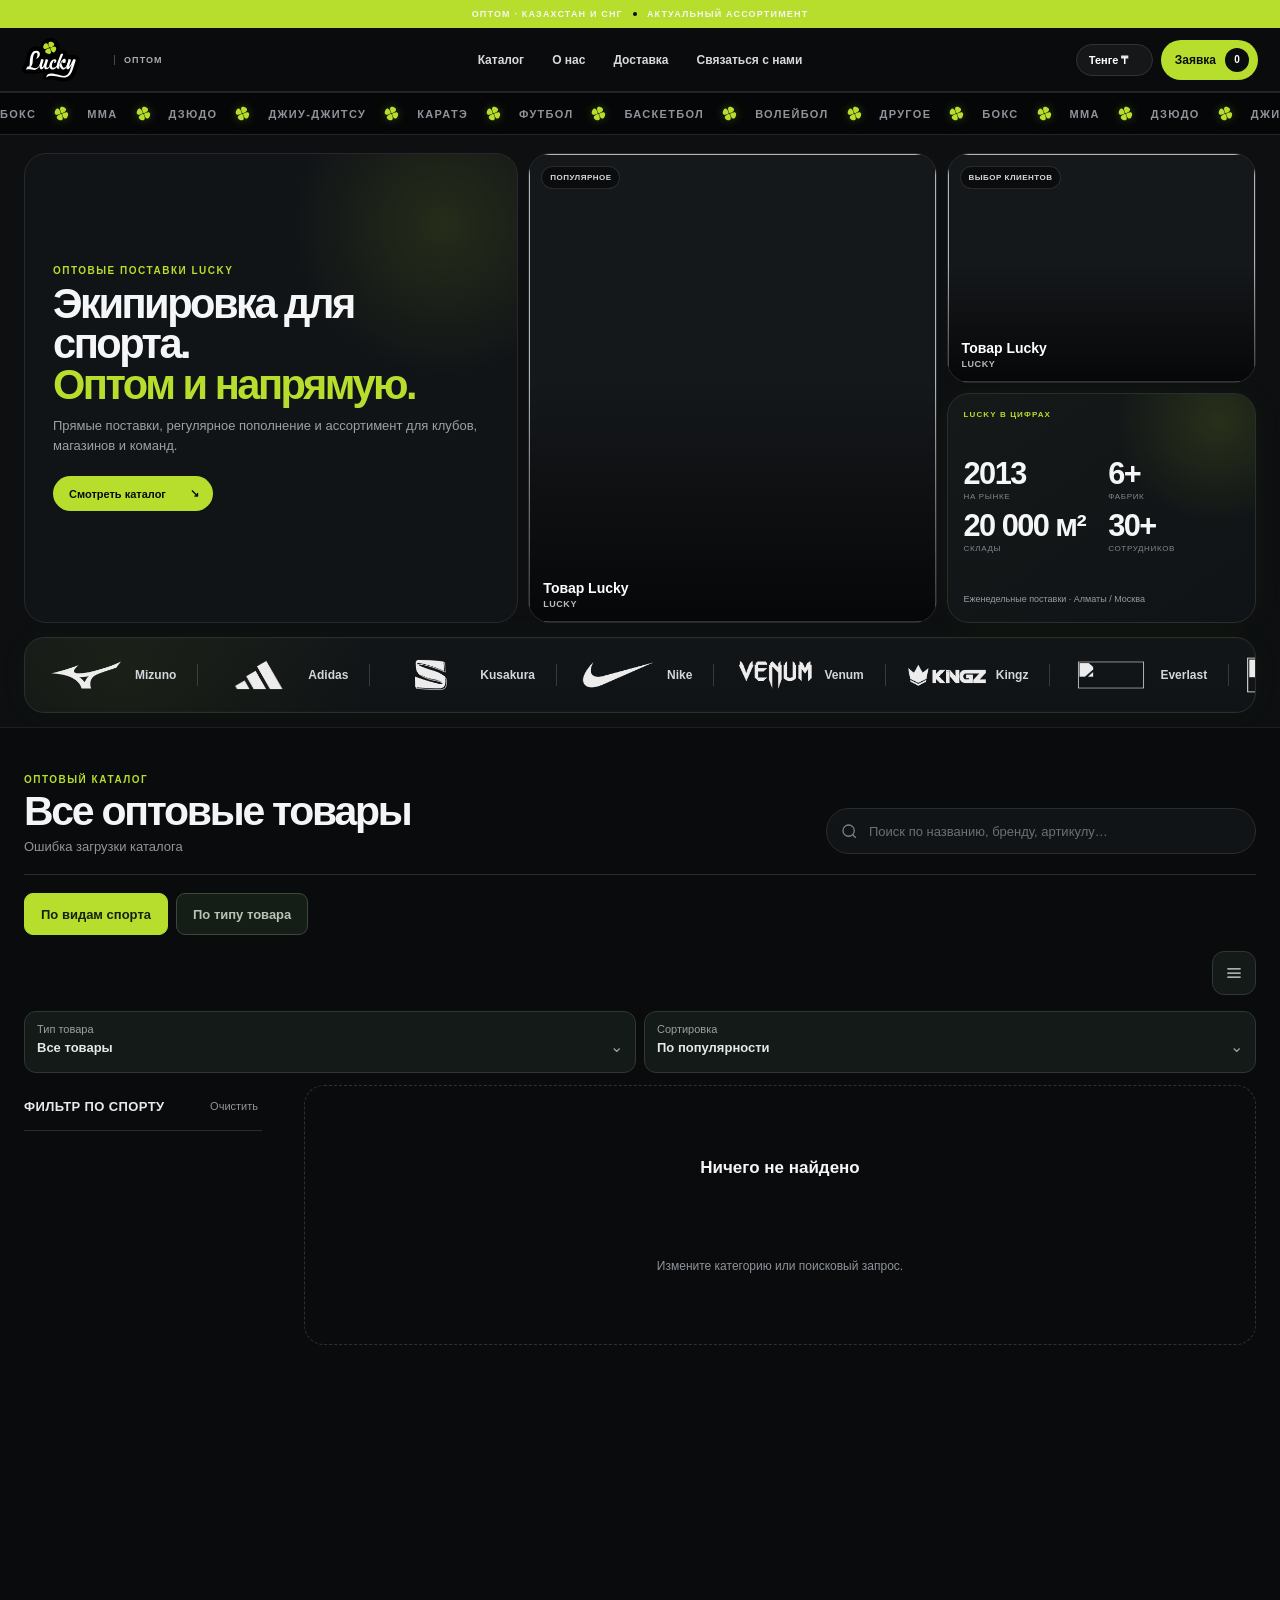
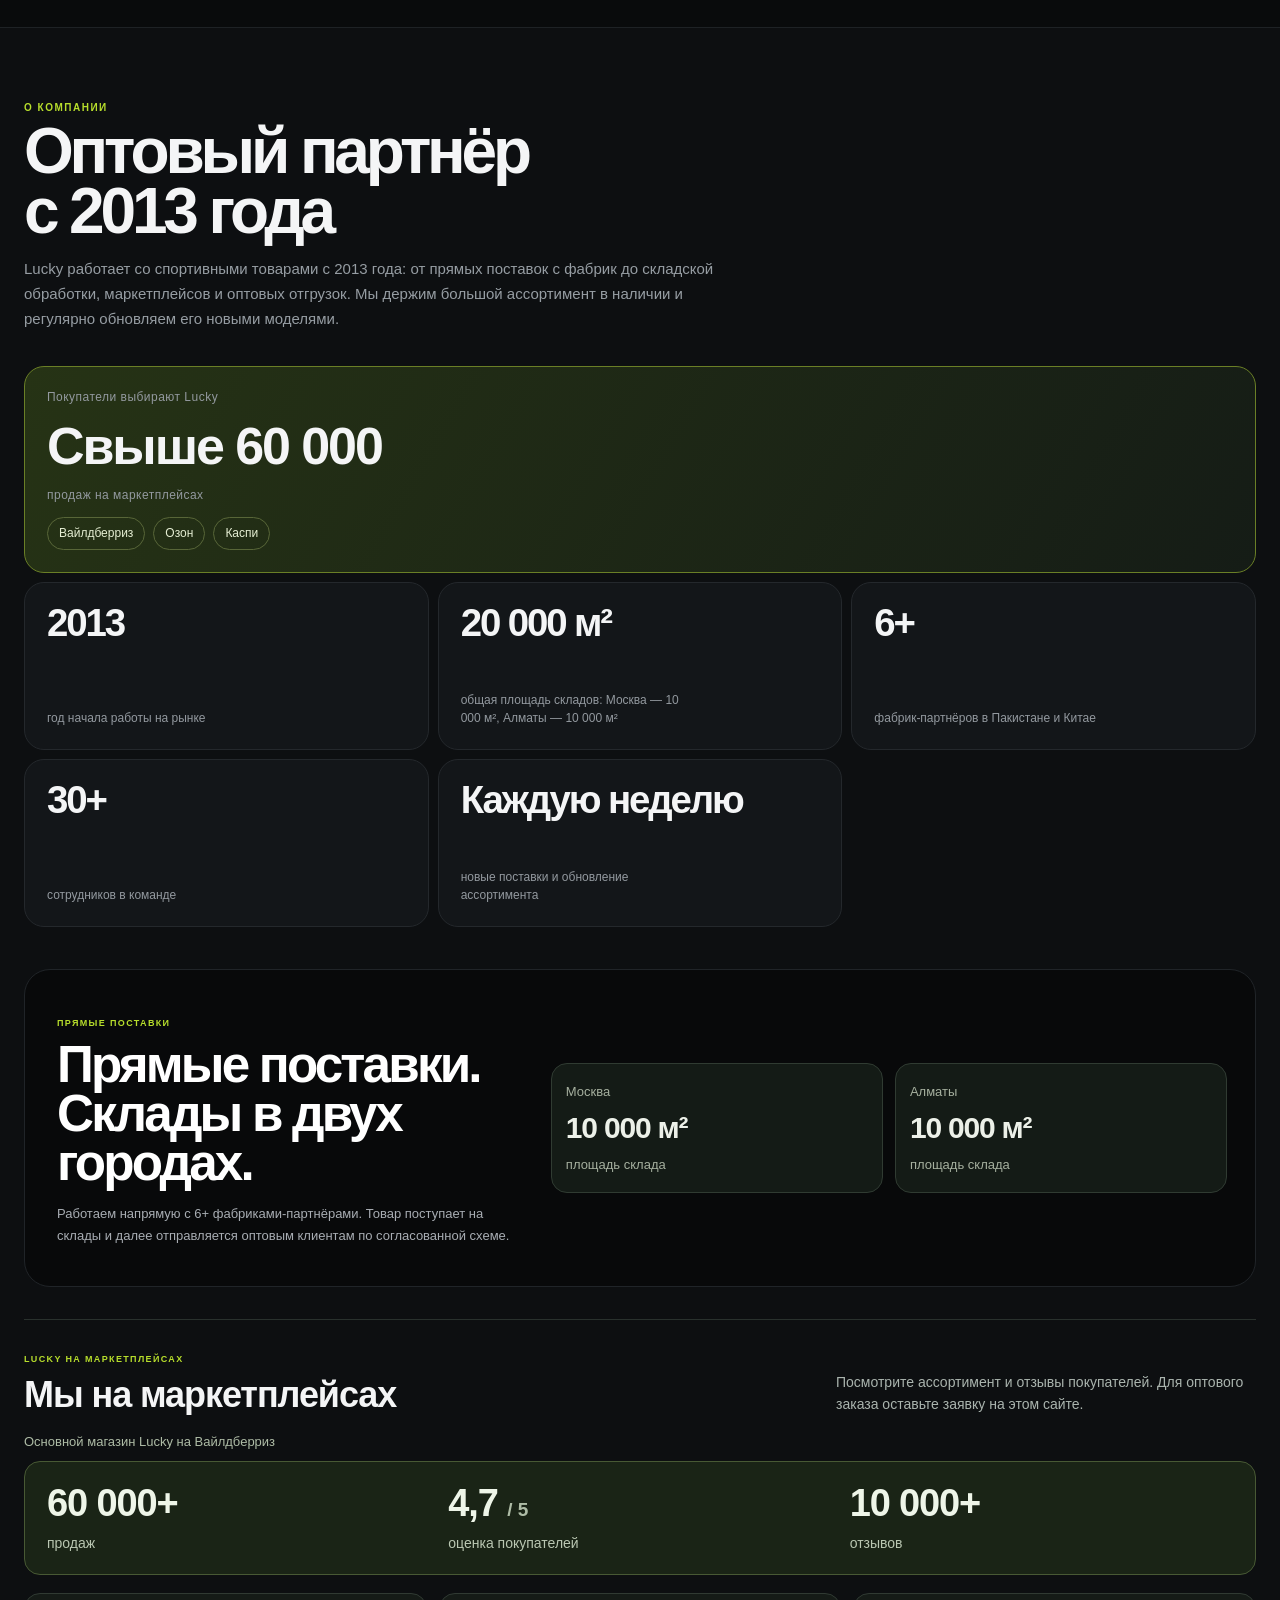
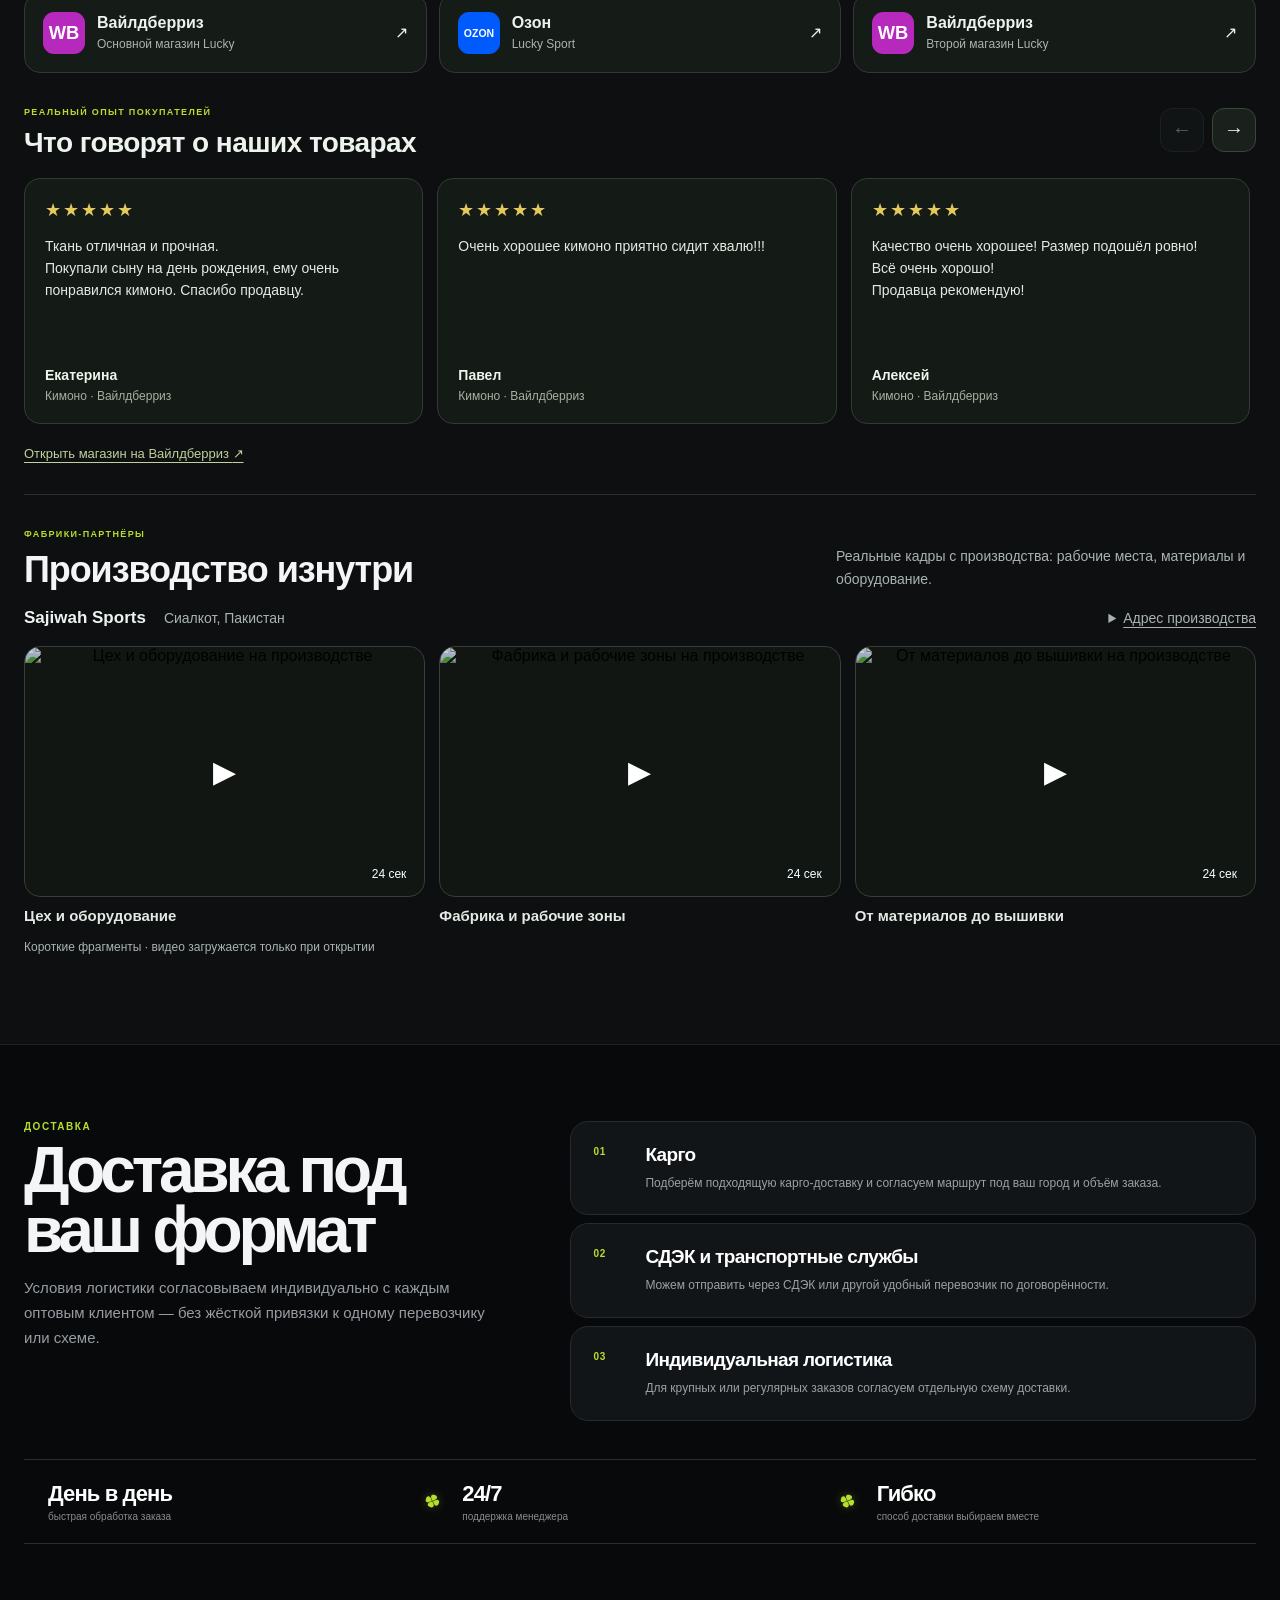
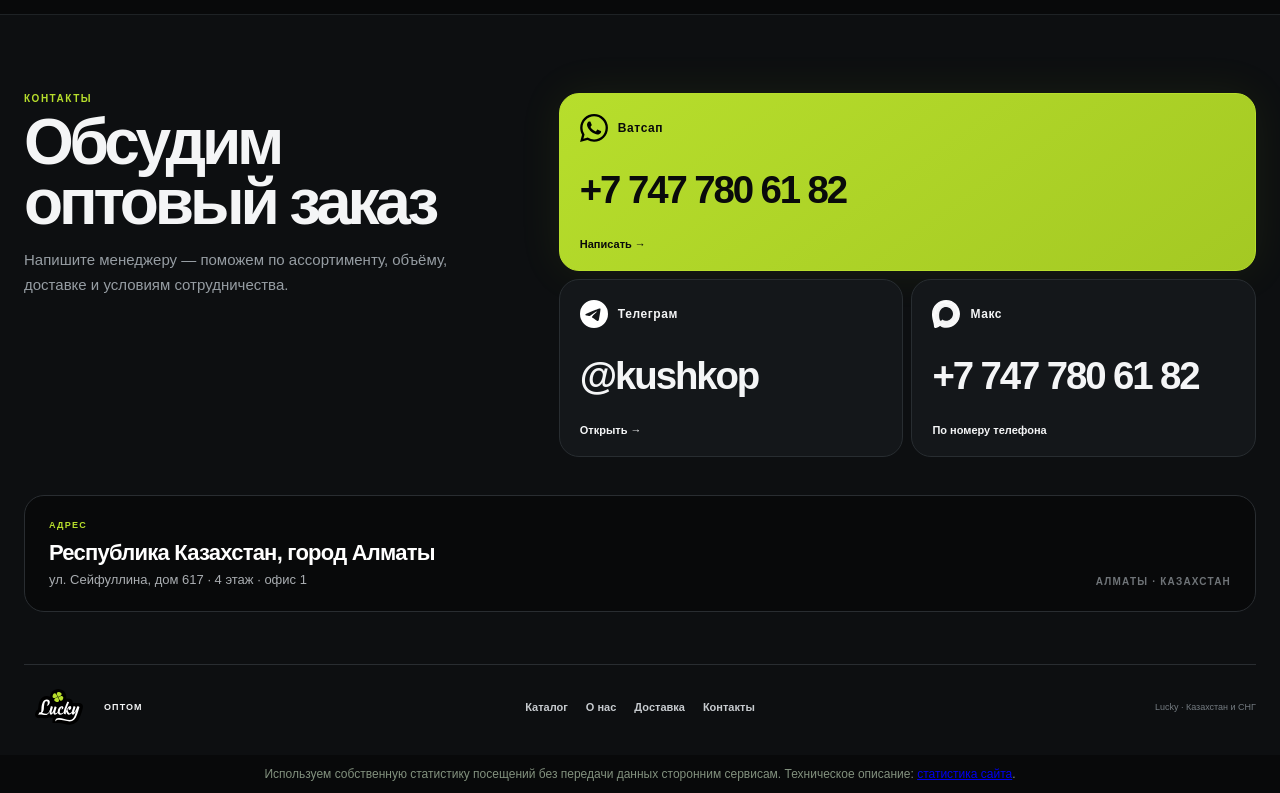
==== commit 2cce4eb8: "Build wholesale catalog" ====
--- a/index.html
+++ b/index.html
@@ -425,6 +425,7 @@
   </dialog>
   <dialog id="productionVideoViewer" class="production-video-viewer" aria-labelledby="productionVideoTitle"><header><h2 id="productionVideoTitle">Видео с производства</h2><button id="productionVideoClose" type="button" aria-label="Закрыть видео">Закрыть ×</button></header><video id="productionVideo" controls playsinline preload="none"></video></dialog>
   <dialog id="reviewMediaViewer" class="review-media-viewer" aria-labelledby="reviewMediaTitle"><header><h2 id="reviewMediaTitle">Фото покупателя</h2><button id="reviewMediaClose" type="button" aria-label="Закрыть фото или видео отзыва">Закрыть ×</button></header><img id="reviewMediaImage" alt="Фото покупателя к отзыву" hidden><video id="reviewMediaVideo" controls playsinline preload="none" hidden></video></dialog>
-  <script type="module" src="./app.js?v=sambo-set-20261022"></script>
+  <script type="module" src="./app.js?v=traffic-20261024"></script>
+<p style="font-size:12px;text-align:center;color:#82917e">Используем собственную статистику посещений без передачи данных сторонним сервисам. Техническое описание: <a href="./traffic-info.html">статистика сайта</a>.</p>
 </body>
 </html>
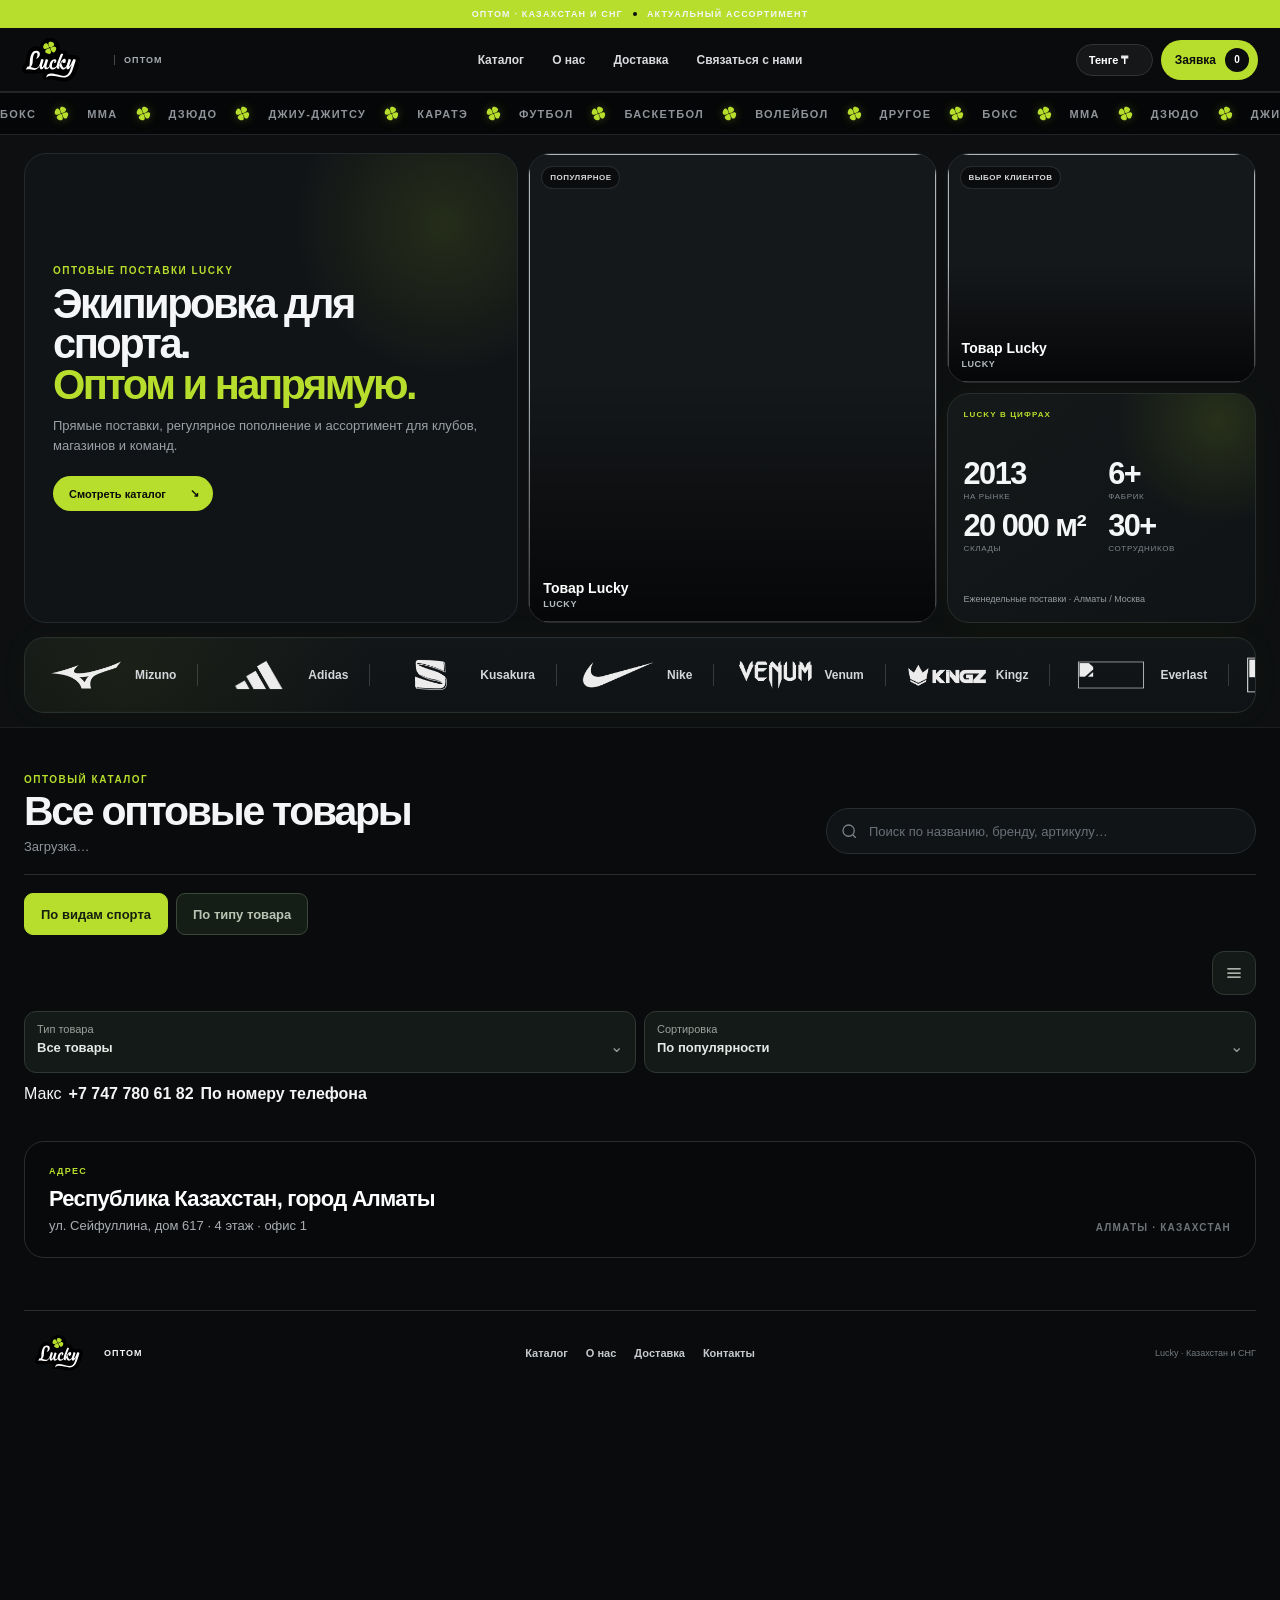
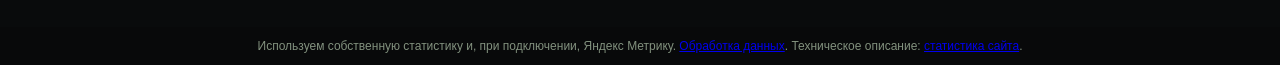
==== commit 5003128b: "Deliver wholesale leads through Telegram and render crawlable catalog/product pages" ====
--- a/index.html
+++ b/index.html
@@ -1,431 +1,301 @@
-<!doctype html>
-<html lang="ru">
-<head>
-  <meta charset="utf-8" />
-  <meta name="viewport" content="width=device-width, initial-scale=1" />
-  <meta name="theme-color" content="#0b0c0d" />
-  <title>Lucky — оптовый каталог</title>
-  <meta name="description" content="Оптовый каталог спортивных товаров Lucky." />
-  <link rel="icon" type="image/svg+xml" href="./clover.svg" />
-  <link rel="stylesheet" href="./styles.css?v=taxonomy-20261019" />
-</head>
-<body>
-  <div class="announcement">
-    <span>ОПТОМ · КАЗАХСТАН И СНГ</span><span class="announcement-dot"></span><span>АКТУАЛЬНЫЙ АССОРТИМЕНТ</span>
-  </div>
+<!doctype html>
+<html lang="ru">
+<head>
+  <meta charset="utf-8" />
+  <meta name="viewport" content="width=device-width, initial-scale=1" />
+  <meta name="theme-color" content="#0b0c0d" />
+  <title>Lucky — оптовый каталог</title>
+  <meta name="description" content="Оптовый каталог спортивных товаров Lucky." />
+  <meta property="og:type" content="website" /><meta property="og:title" content="Lucky — спортивные товары оптом" /><meta property="og:description" content="Экипировка для клубов, магазинов и тренеров Казахстана и России." /><meta property="og:image" content="https://opt.luckysport.kz/media/og-wholesale.png" /><meta property="og:url" content="https://opt.luckysport.kz/" /><link rel="canonical" href="https://opt.luckysport.kz/" />
+  <link rel="stylesheet" href="/leads.css?v=1" />
+  <link rel="icon" type="image/svg+xml" href="./clover.svg" />
+  <link rel="stylesheet" href="./styles.css?v=taxonomy-20261019" />
+</head>
+<body>
+  <div class="announcement">
+    <span>ОПТОМ · КАЗАХСТАН И СНГ</span><span class="announcement-dot"></span><span>АКТУАЛЬНЫЙ АССОРТИМЕНТ</span>
+  </div>
+
+  <header class="site-header">
+    <a class="brand" href="#" aria-label="Lucky — оптовый каталог">
+      <img class="brand-logo" src="./lucky-logo.svg" alt="Lucky" />
+      <span class="brand-mode">ОПТОМ</span>
+    </a>
+
+    <nav class="desktop-nav" aria-label="Главное меню">
+      <a class="nav-link" href="#catalog">Каталог</a>
+      <a class="nav-link" href="#about">О нас</a>
+      <a class="nav-link" href="#delivery">Доставка</a>
+      <a class="nav-link" href="#contact">Связаться с нами</a>
+    </nav>
+
+    <div class="header-actions">
+      <button id="menuToggle" class="menu-toggle" type="button" aria-label="Открыть меню" aria-expanded="false">
+        <span></span><span></span><span></span>
+      </button>
+      <label id="currencyControl" class="currency-select">
+        <span class="sr-only">Валюта</span>
+        <select id="currencySelect" aria-label="Валюта">
+          <option value="KZT">Тенге ₸</option>
+          <option value="RUB">Рубль ₽</option>
+          <option value="USD">Доллар $</option>
+        </select>
+      </label>
+      <button id="requestButton" class="request-button" type="button">
+        <span>Заявка</span><b id="requestCount">0</b>
+      </button>
+    </div>
+  </header>
+
+  <nav id="mobileNav" class="mobile-nav" aria-label="Мобильное меню">
+    <a href="#catalog">Каталог <span>↘</span></a>
+    <a href="#about">О нас <span>↘</span></a>
+    <a href="#delivery">Доставка <span>↘</span></a>
+    <a href="#contact">Связаться с нами <span>↘</span></a>
+  </nav>
+
+  <main>
+    <section class="sport-marquee" aria-label="Виды спорта">
+      <div class="marquee-track">
+        <div class="marquee-group"><span>БОКС</span><img class="ticker-clover" src="./clover.svg" alt="" /><span>ММА</span><img class="ticker-clover" src="./clover.svg" alt="" /><span>ДЗЮДО</span><img class="ticker-clover" src="./clover.svg" alt="" /><span>ДЖИУ-ДЖИТСУ</span><img class="ticker-clover" src="./clover.svg" alt="" /><span>КАРАТЭ</span><img class="ticker-clover" src="./clover.svg" alt="" /><span>ФУТБОЛ</span><img class="ticker-clover" src="./clover.svg" alt="" /><span>БАСКЕТБОЛ</span><img class="ticker-clover" src="./clover.svg" alt="" /><span>ВОЛЕЙБОЛ</span><img class="ticker-clover" src="./clover.svg" alt="" /><span>ДРУГОЕ</span><img class="ticker-clover" src="./clover.svg" alt="" /></div>
+        <div class="marquee-group" aria-hidden="true"><span>БОКС</span><img class="ticker-clover" src="./clover.svg" alt="" /><span>ММА</span><img class="ticker-clover" src="./clover.svg" alt="" /><span>ДЗЮДО</span><img class="ticker-clover" src="./clover.svg" alt="" /><span>ДЖИУ-ДЖИТСУ</span><img class="ticker-clover" src="./clover.svg" alt="" /><span>КАРАТЭ</span><img class="ticker-clover" src="./clover.svg" alt="" /><span>ФУТБОЛ</span><img class="ticker-clover" src="./clover.svg" alt="" /><span>БАСКЕТБОЛ</span><img class="ticker-clover" src="./clover.svg" alt="" /><span>ВОЛЕЙБОЛ</span><img class="ticker-clover" src="./clover.svg" alt="" /><span>ДРУГОЕ</span><img class="ticker-clover" src="./clover.svg" alt="" /></div>
+        <div class="marquee-group" aria-hidden="true"><span>БОКС</span><img class="ticker-clover" src="./clover.svg" alt="" /><span>ММА</span><img class="ticker-clover" src="./clover.svg" alt="" /><span>ДЗЮДО</span><img class="ticker-clover" src="./clover.svg" alt="" /><span>ДЖИУ-ДЖИТСУ</span><img class="ticker-clover" src="./clover.svg" alt="" /><span>КАРАТЭ</span><img class="ticker-clover" src="./clover.svg" alt="" /><span>ФУТБОЛ</span><img class="ticker-clover" src="./clover.svg" alt="" /><span>БАСКЕТБОЛ</span><img class="ticker-clover" src="./clover.svg" alt="" /><span>ВОЛЕЙБОЛ</span><img class="ticker-clover" src="./clover.svg" alt="" /><span>ДРУГОЕ</span><img class="ticker-clover" src="./clover.svg" alt="" /></div>
+        <div class="marquee-group" aria-hidden="true"><span>БОКС</span><img class="ticker-clover" src="./clover.svg" alt="" /><span>ММА</span><img class="ticker-clover" src="./clover.svg" alt="" /><span>ДЗЮДО</span><img class="ticker-clover" src="./clover.svg" alt="" /><span>ДЖИУ-ДЖИТСУ</span><img class="ticker-clover" src="./clover.svg" alt="" /><span>КАРАТЭ</span><img class="ticker-clover" src="./clover.svg" alt="" /><span>ФУТБОЛ</span><img class="ticker-clover" src="./clover.svg" alt="" /><span>БАСКЕТБОЛ</span><img class="ticker-clover" src="./clover.svg" alt="" /><span>ВОЛЕЙБОЛ</span><img class="ticker-clover" src="./clover.svg" alt="" /><span>ДРУГОЕ</span><img class="ticker-clover" src="./clover.svg" alt="" /></div>
+      </div>
+    </section>
+
+    <section class="top-showcase" aria-label="Lucky Wholesale">
+      <div class="showcase-grid">
+        <div class="showcase-copy">
+          <div class="section-kicker">ОПТОВЫЕ ПОСТАВКИ LUCKY</div>
+          <h1>Экипировка для спорта.<br /><span>Оптом и напрямую.</span></h1>
+          <p>Прямые поставки, регулярное пополнение и ассортимент для клубов, магазинов и команд.</p>
+          <button class="showcase-cta" data-scroll-to-catalog type="button">Смотреть каталог <span>↘</span></button>
+        </div>
+
+        <button id="showcaseCardOne" class="showcase-product showcase-product-main" type="button">
+          <img id="showcaseImageOne" alt="" />
+          <span class="showcase-tag">Популярное</span>
+          <div class="showcase-product-copy">
+            <strong id="showcaseTitleOne">Товар Lucky</strong>
+            <span id="showcaseBrandOne">Lucky</span>
+          </div>
+        </button>
+
+        <button id="showcaseCardTwo" class="showcase-product showcase-product-side" type="button">
+          <img id="showcaseImageTwo" alt="" />
+          <span class="showcase-tag">Выбор клиентов</span>
+          <div class="showcase-product-copy">
+            <strong id="showcaseTitleTwo">Товар Lucky</strong>
+            <span id="showcaseBrandTwo">Lucky</span>
+          </div>
+        </button>
+
+        <div class="showcase-info-card">
+          <div class="showcase-info-kicker">LUCKY В ЦИФРАХ</div>
+          <div class="showcase-info-grid">
+            <div><strong>2013</strong><span>на рынке</span></div>
+            <div><strong>6+</strong><span>фабрик</span></div>
+            <div><strong>20 000 м²</strong><span>склады</span></div>
+            <div><strong>30+</strong><span>сотрудников</span></div>
+          </div>
+          <p>Еженедельные поставки · Алматы / Москва</p>
+        </div>
+      </div>
+
+      <div class="brand-quality-strip" aria-label="Качество от брендов">
+        <div class="brand-quality-list">
+          <div class="brand-quality-stage">
+          <div class="brand-quality-track"><div class="brand-quality-item" data-brand="mizuno"><span class="brand-quality-logo"><img src="[data-uri]" alt="" width="78" height="32" decoding="async" /></span><span class="brand-quality-name">Mizuno</span></div>
+
+          <div class="brand-quality-item" data-brand="adidas"><span class="brand-quality-logo"><img src="[data-uri]" alt="" width="78" height="32" decoding="async" /></span><span class="brand-quality-name">Adidas</span></div>
+
+          <div class="brand-quality-item" data-brand="kusakura"><span class="brand-quality-logo"><img src="[data-uri]" alt="" width="78" height="32" decoding="async" /></span><span class="brand-quality-name">Kusakura</span></div>
+
+          <div class="brand-quality-item" data-brand="nike"><span class="brand-quality-logo"><img src="[data-uri]" alt="" width="78" height="32" decoding="async" /></span><span class="brand-quality-name">Nike</span></div>
+
+          <div class="brand-quality-item" data-brand="venum"><span class="brand-quality-logo"><img src="[data-uri]" alt="" width="78" height="32" decoding="async" /></span><span class="brand-quality-name">Venum</span></div>
+
+          <div class="brand-quality-item" data-brand="kingz"><span class="brand-quality-logo"><img src="[data-uri]" alt="" width="78" height="32" decoding="async" /></span><span class="brand-quality-name">Kingz</span></div>
+<div class="brand-quality-item" data-brand="everlast"><span class="brand-quality-logo"><img src="brand-everlast.svg" alt="" width="78" height="32" decoding="async" /></span><span class="brand-quality-name">Everlast</span></div>
+<div class="brand-quality-item" data-brand="top-ten"><span class="brand-quality-logo"><img src="brand-top-ten.svg" alt="" width="78" height="32" decoding="async" /></span><span class="brand-quality-name">Top Ten</span></div>
+<div class="brand-quality-item" data-brand="green-hill"><span class="brand-quality-logo"><img src="brand-green-hill.svg" alt="" width="78" height="32" decoding="async" /></span><span class="brand-quality-name">Green Hill</span></div>
+<div class="brand-quality-item" data-brand="essimo"><span class="brand-quality-logo"><img src="brand-essimo.svg" alt="" width="78" height="32" decoding="async" /></span><span class="brand-quality-name">Essimo</span></div>
+          <div class="brand-quality-item" data-brand="tatami"><span class="brand-quality-logo"><img src="brand-tatami.svg" alt="" width="78" height="32" decoding="async" /></span><span class="brand-quality-name">Tatami</span></div></div>
+          <div class="brand-quality-track" aria-hidden="true"><div class="brand-quality-item" data-brand="mizuno"><span class="brand-quality-logo"><img src="[data-uri]" alt="" width="78" height="32" decoding="async" /></span><span class="brand-quality-name">Mizuno</span></div>
+
+          <div class="brand-quality-item" data-brand="adidas"><span class="brand-quality-logo"><img src="[data-uri]" alt="" width="78" height="32" decoding="async" /></span><span class="brand-quality-name">Adidas</span></div>
+
+          <div class="brand-quality-item" data-brand="kusakura"><span class="brand-quality-logo"><img src="[data-uri]" alt="" width="78" height="32" decoding="async" /></span><span class="brand-quality-name">Kusakura</span></div>
+
+          <div class="brand-quality-item" data-brand="nike"><span class="brand-quality-logo"><img src="[data-uri]" alt="" width="78" height="32" decoding="async" /></span><span class="brand-quality-name">Nike</span></div>
+
+          <div class="brand-quality-item" data-brand="venum"><span class="brand-quality-logo"><img src="[data-uri]" alt="" width="78" height="32" decoding="async" /></span><span class="brand-quality-name">Venum</span></div>
+
+          <div class="brand-quality-item" data-brand="kingz"><span class="brand-quality-logo"><img src="[data-uri]" alt="" width="78" height="32" decoding="async" /></span><span class="brand-quality-name">Kingz</span></div>
+<div class="brand-quality-item" data-brand="everlast"><span class="brand-quality-logo"><img src="brand-everlast.svg" alt="" width="78" height="32" decoding="async" /></span><span class="brand-quality-name">Everlast</span></div>
+<div class="brand-quality-item" data-brand="top-ten"><span class="brand-quality-logo"><img src="brand-top-ten.svg" alt="" width="78" height="32" decoding="async" /></span><span class="brand-quality-name">Top Ten</span></div>
+<div class="brand-quality-item" data-brand="green-hill"><span class="brand-quality-logo"><img src="brand-green-hill.svg" alt="" width="78" height="32" decoding="async" /></span><span class="brand-quality-name">Green Hill</span></div>
+<div class="brand-quality-item" data-brand="essimo"><span class="brand-quality-logo"><img src="brand-essimo.svg" alt="" width="78" height="32" decoding="async" /></span><span class="brand-quality-name">Essimo</span></div>
+          <div class="brand-quality-item" data-brand="tatami"><span class="brand-quality-logo"><img src="brand-tatami.svg" alt="" width="78" height="32" decoding="async" /></span><span class="brand-quality-name">Tatami</span></div></div>
+        </div>
+      </div>
+        </div>
+    </section>
+
+    <section id="sportsDiscovery" class="sports-discovery" aria-labelledby="sportsDiscoveryTitle" hidden>
+      <div class="sports-discovery-head"><div><h2 id="sportsDiscoveryTitle">Виды спорта</h2></div><div class="sports-discovery-controls"><button id="sportsDiscoveryAll" type="button">Все направления <span aria-hidden="true">↗</span></button><button id="sportsDiscoveryPrev" type="button" aria-label="Предыдущие виды спорта" aria-controls="sportsDiscoveryRail">←</button><button id="sportsDiscoveryNext" type="button" aria-label="Следующие виды спорта" aria-controls="sportsDiscoveryRail">→</button></div></div>
+      <nav id="sportsDiscoveryRail" class="sports-discovery-rail" aria-label="Быстрый выбор вида спорта"></nav>
+      <p class="sports-discovery-hint">Листайте направления или откройте полный список</p>
+    </section>
+
+    <!-- WHOLESALE_TERMS -->
+    <div id="wholesaleTermsMount"></div>
+    <section id="catalog" class="catalog-shell">
+      <div class="catalog-intro">
+        <div>
+          <div class="section-kicker dark">ОПТОВЫЙ КАТАЛОГ</div>
+          <h2 id="activeCategoryTitle">Все оптовые товары</h2>
+          <div id="resultsMeta" aria-live="polite" aria-atomic="true" class="catalog-meta">Загрузка…</div>
+        </div>
+
+        <div class="catalog-intro-actions">
+          <div class="search-wrap">
+            <svg viewBox="0 0 24 24" aria-hidden="true"><path d="m21 21-4.35-4.35m2.35-5.15a7.5 7.5 0 1 1-15 0 7.5 7.5 0 0 1 15 0Z"/></svg>
+            <input id="searchInput" type="search" placeholder="Поиск по названию, бренду, артикулу…" autocomplete="off" />
+          </div>
+        </div>
+      </div>
+
+      <div class="catalog-browse-modes" role="group" aria-label="Как искать товары"><button id="catalogBrowseSports" type="button" aria-pressed="true">По видам спорта</button><button id="catalogBrowseTypes" type="button" aria-pressed="false">По типу товара</button></div><nav id="productTypeRail" class="sport-rail product-type-rail" aria-label="Типы товаров" hidden></nav>
+      <div class="sport-navigation">
+        <nav id="sportRail" class="sport-rail" aria-label="Виды спорта"></nav>
+        <button id="filtersToggle" class="sport-all" type="button" aria-haspopup="dialog" aria-controls="sportPicker" aria-label="Найти вид спорта"><svg viewBox="0 0 24 24" width="20" height="20" aria-hidden="true"><path d="M4 7h16M4 12h16M4 17h16" fill="none" stroke="currentColor" stroke-width="1.5"/></svg></button>
+      </div>
+      <div class="compact-filters">
+        <label class="touch-select"><span>Тип товара</span><strong id="typeValue" aria-hidden="true">Все товары</strong><span class="select-chevron" aria-hidden="true">⌄</span><select id="productType" aria-label="Тип товара"><option value="">Все товары</option></select></label>
+        <label class="touch-select"><span>Сортировка</span><strong id="sortValue" aria-hidden="true">По популярности</strong><span class="select-chevron" aria-hidden="true">⌄</span>
+          <select id="sortSelect" aria-label="Сортировка">
+            <option value="default">По популярности</option>
+            <option value="title">По названию</option>
+            <option value="brand">По бренду</option>
+            <option value="priceAsc">Сначала дешевле</option>
+            <option value="priceDesc">Сначала дороже</option>
+          </select>
+        </label>
+      </div>
+      <div id="activeFilters" class="active-filters" aria…49271 tokens truncated…[base64]" alt="" width="28" height="28" />Макс</span>
+              <strong>+7 747 780 61 82</strong>
+              <b>По номеру телефона</b>
+            </div>
+          </div>
+        </div>
+
+        <div class="address-card">
+          <div>
+            <span class="address-label">АДРЕС</span>
+            <strong>Республика Казахстан, город Алматы</strong>
+            <p>ул. Сейфуллина, дом 617 · 4 этаж · офис 1</p>
+          </div>
+          <span class="address-mark">АЛМАТЫ · КАЗАХСТАН</span>
+        </div>
+
+        <footer class="site-footer">
+          <a class="footer-brand" href="#">
+            <img src="./lucky-logo.svg" alt="Lucky" />
+            <span>ОПТОМ</span>
+          </a>
+          <div class="footer-links">
+            <a href="#catalog">Каталог</a>
+            <a href="#about">О нас</a>
+            <a href="#delivery">Доставка</a>
+            <a href="#contact">Контакты</a>
+          </div>
+          <span class="footer-note">Lucky · Казахстан и СНГ</span>
+        </footer>
+      </div>
+    </section>
+  </main>
+
+  <button id="mobileRequestButton" class="mobile-request-button" type="button" hidden>
+    <span>Открыть заявку</span><b id="mobileRequestCount">0</b>
+  </button>
+
+  <dialog id="productDialog" class="product-dialog">
+    <button id="dialogClose" class="dialog-close" aria-label="Закрыть">×</button>
+    <div id="dialogContent"></div>
+  </dialog>
+
+  <!-- LEAD_DIALOG_START -->
+  <dialog id="requestDialog" class="request-dialog">
+    <button id="requestDialogClose" class="dialog-close" aria-label="Закрыть">×</button>
+    <div class="dialog-section">
+      <div class="section-kicker dark">ОПТОВАЯ ЗАЯВКА</div>
+      <h2>Ваша заявка</h2>
+      <div id="requestItems" class="request-items"></div>
+      <div id="requestEmpty" class="empty-state">
+        <strong>Заявка пока пустая</strong><span>Добавьте товары из каталога.</span>
+      </div>
+      <button id="copyRequestButton" class="dialog-primary wide" type="button" hidden>Скопировать список</button>
+      <form id="leadForm" class="lead-form" action="/leads.php" method="post">
+        <label>Имя<input name="name" autocomplete="name" maxlength="100" /></label>
+        <label>Телефон *<input name="phone" type="tel" inputmode="tel" autocomplete="tel" placeholder="+7 747 780 61 82" maxlength="40" required /></label>
+        <label>Город<input name="city" autocomplete="address-level2" maxlength="100" /></label>
+        <label>Страна<select name="country"><option value="KZ">Казахстан</option><option value="RU">Россия</option><option value="OTHER">Другое</option></select></label>
+        <label>Кто вы<select name="role"><option value="">Выберите</option><option value="club">Клуб</option><option value="school">Спортшкола</option><option value="shop">Магазин</option><option value="coach">Тренер</option><option value="other">Другое</option></select></label>
+        <label>Примерное количество<input name="quantity" type="number" min="1" max="1000000" step="1" inputmode="numeric" placeholder="Например, 20" /></label>
+        <label class="lead-wide">Что интересует<textarea name="interest" maxlength="400" placeholder="Товар, размеры или направление"></textarea></label>
+        <label class="lead-wide">Комментарий<textarea name="comment" maxlength="700" placeholder="Пожелания к заказу и доставке"></textarea></label>
+        <label class="lead-honeypot" aria-hidden="true">Ваш сайт<input name="website" type="text" tabindex="-1" autocomplete="off" /></label>
+        <label class="lead-consent"><input name="consent" type="checkbox" required /><span>Согласен на <a href="/privacy.php" target="_blank" rel="noopener">обработку персональных данных</a> для ответа на заявку *</span></label>
+        <button type="submit" class="dialog-primary wide">Отправить заявку</button>
+      </form>
+      <p id="leadStatus" class="lead-status" role="status" aria-live="polite" hidden></p>
+      <div class="lead-contacts"><a href="https://wa.me/77477806182" target="_blank" rel="noopener">Написать в WhatsApp</a><a href="https://t.me/kushkop" target="_blank" rel="noopener">Написать в Telegram</a></div>
+      <noscript><p>Для формы нужен JavaScript. Вы можете написать менеджеру по ссылкам выше.</p></noscript>
+    </div>
+  </dialog>
+
+  <!-- LEAD_DIALOG_END -->
 
-  <header class="site-header">
-    <a class="brand" href="#" aria-label="Lucky — оптовый каталог">
-      <img class="brand-logo" src="./lucky-logo.svg" alt="Lucky" />
-      <span class="brand-mode">ОПТОМ</span>
-    </a>
-
-    <nav class="desktop-nav" aria-label="Главное меню">
-      <a class="nav-link" href="#catalog">Каталог</a>
-      <a class="nav-link" href="#about">О нас</a>
-      <a class="nav-link" href="#delivery">Доставка</a>
-      <a class="nav-link" href="#contact">Связаться с нами</a>
-    </nav>
-
-    <div class="header-actions">
-      <button id="menuToggle" class="menu-toggle" type="button" aria-label="Открыть меню" aria-expanded="false">
-        <span></span><span></span><span></span>
-      </button>
-      <label id="currencyControl" class="currency-select">
-        <span class="sr-only">Валюта</span>
-        <select id="currencySelect" aria-label="Валюта">
-          <option value="KZT">Тенге ₸</option>
-          <option value="RUB">Рубль ₽</option>
-          <option value="USD">Доллар $</option>
-        </select>
-      </label>
-      <button id="requestButton" class="request-button" type="button">
-        <span>Заявка</span><b id="requestCount">0</b>
-      </button>
-    </div>
-  </header>
-
-  <nav id="mobileNav" class="mobile-nav" aria-label="Мобильное меню">
-    <a href="#catalog">Каталог <span>↘</span></a>
-    <a href="#about">О нас <span>↘</span></a>
-    <a href="#delivery">Доставка <span>↘</span></a>
-    <a href="#contact">Связаться с нами <span>↘</span></a>
-  </nav>
-
-  <main>
-    <section class="sport-marquee" aria-label="Виды спорта">
-      <div class="marquee-track">
-        <div class="marquee-group"><span>БОКС</span><img class="ticker-clover" src="./clover.svg" alt="" /><span>ММА</span><img class="ticker-clover" src="./clover.svg" alt="" /><span>ДЗЮДО</span><img class="ticker-clover" src="./clover.svg" alt="" /><span>ДЖИУ-ДЖИТСУ</span><img class="ticker-clover" src="./clover.svg" alt="" /><span>КАРАТЭ</span><img class="ticker-clover" src="./clover.svg" alt="" /><span>ФУТБОЛ</span><img class="ticker-clover" src="./clover.svg" alt="" /><span>БАСКЕТБОЛ</span><img class="ticker-clover" src="./clover.svg" alt="" /><span>ВОЛЕЙБОЛ</span><img class="ticker-clover" src="./clover.svg" alt="" /><span>ДРУГОЕ</span><img class="ticker-clover" src="./clover.svg" alt="" /></div>
-        <div class="marquee-group" aria-hidden="true"><span>БОКС</span><img class="ticker-clover" src="./clover.svg" alt="" /><span>ММА</span><img class="ticker-clover" src="./clover.svg" alt="" /><span>ДЗЮДО</span><img class="ticker-clover" src="./clover.svg" alt="" /><span>ДЖИУ-ДЖИТСУ</span><img class="ticker-clover" src="./clover.svg" alt="" /><span>КАРАТЭ</span><img class="ticker-clover" src="./clover.svg" alt="" /><span>ФУТБОЛ</span><img class="ticker-clover" src="./clover.svg" alt="" /><span>БАСКЕТБОЛ</span><img class="ticker-clover" src="./clover.svg" alt="" /><span>ВОЛЕЙБОЛ</span><img class="ticker-clover" src="./clover.svg" alt="" /><span>ДРУГОЕ</span><img class="ticker-clover" src="./clover.svg" alt="" /></div>
-        <div class="marquee-group" aria-hidden="true"><span>БОКС</span><img class="ticker-clover" src="./clover.svg" alt="" /><span>ММА</span><img class="ticker-clover" src="./clover.svg" alt="" /><span>ДЗЮДО</span><img class="ticker-clover" src="./clover.svg" alt="" /><span>ДЖИУ-ДЖИТСУ</span><img class="ticker-clover" src="./clover.svg" alt="" /><span>КАРАТЭ</span><img class="ticker-clover" src="./clover.svg" alt="" /><span>ФУТБОЛ</span><img class="ticker-clover" src="./clover.svg" alt="" /><span>БАСКЕТБОЛ</span><img class="ticker-clover" src="./clover.svg" alt="" /><span>ВОЛЕЙБОЛ</span><img class="ticker-clover" src="./clover.svg" alt="" /><span>ДРУГОЕ</span><img class="ticker-clover" src="./clover.svg" alt="" /></div>
-        <div class="marquee-group" aria-hidden="true"><span>БОКС</span><img class="ticker-clover" src="./clover.svg" alt="" /><span>ММА</span><img class="ticker-clover" src="./clover.svg" alt="" /><span>ДЗЮДО</span><img class="ticker-clover" src="./clover.svg" alt="" /><span>ДЖИУ-ДЖИТСУ</span><img class="ticker-clover" src="./clover.svg" alt="" /><span>КАРАТЭ</span><img class="ticker-clover" src="./clover.svg" alt="" /><span>ФУТБОЛ</span><img class="ticker-clover" src="./clover.svg" alt="" /><span>БАСКЕТБОЛ</span><img class="ticker-clover" src="./clover.svg" alt="" /><span>ВОЛЕЙБОЛ</span><img class="ticker-clover" src="./clover.svg" alt="" /><span>ДРУГОЕ</span><img class="ticker-clover" src="./clover.svg" alt="" /></div>
-      </div>
-    </section>
-
-    <section class="top-showcase" aria-label="Lucky Wholesale">
-      <div class="showcase-grid">
-        <div class="showcase-copy">
-          <div class="section-kicker">ОПТОВЫЕ ПОСТАВКИ LUCKY</div>
-          <h1>Экипировка для спорта.<br /><span>Оптом и напрямую.</span></h1>
-          <p>Прямые поставки, регулярное пополнение и ассортимент для клубов, магазинов и команд.</p>
-          <button class="showcase-cta" data-scroll-to-catalog type="button">Смотреть каталог <span>↘</span></button>
-        </div>
-
-        <button id="showcaseCardOne" class="showcase-product showcase-product-main" type="button">
-          <img id="showcaseImageOne" alt="" />
-          <span class="showcase-tag">Популярное</span>
-          <div class="showcase-product-copy">
-            <strong id="showcaseTitleOne">Товар Lucky</strong>
-            <span id="showcaseBrandOne">Lucky</span>
-          </div>
-        </button>
-
-        <button id="showcaseCardTwo" class="showcase-product showcase-product-side" type="button">
-          <img id="showcaseImageTwo" alt="" />
-          <span class="showcase-tag">Выбор клиентов</span>
-          <div class="showcase-product-copy">
-            <strong id="showcaseTitleTwo">Товар Lucky</strong>
-            <span id="showcaseBrandTwo">Lucky</span>
-          </div>
-        </button>
-
-        <div class="showcase-info-card">
-          <div class="showcase-info-kicker">LUCKY В ЦИФРАХ</div>
-          <div class="showcase-info-grid">
-            <div><strong>2013</strong><span>на рынке</span></div>
-            <div><strong>6+</strong><span>фабрик</span></div>
-            <div><strong>20 000 м²</strong><span>склады</span></div>
-            <div><strong>30+</strong><span>сотрудников</span></div>
-          </div>
-          <p>Еженедельные поставки · Алматы / Москва</p>
-        </div>
-      </div>
-
-      <div class="brand-quality-strip" aria-label="Качество от брендов">
-        <div class="brand-quality-list">
-          <div class="brand-quality-stage">
-          <div class="brand-quality-track"><div class="brand-quality-item" data-brand="mizuno"><span class="brand-quality-logo"><img src="[data-uri]" alt="" width="78" height="32" decoding="async" /></span><span class="brand-quality-name">Mizuno</span></div>
-
-          <div class="brand-quality-item" data-brand="adidas"><span class="brand-quality-logo"><img src="[data-uri]" alt="" width="78" height="32" decoding="async" /></span><span class="brand-quality-name">Adidas</span></div>
-
-          <div class="brand-quality-item" data-brand="kusakura"><span class="brand-quality-logo"><img src="[data-uri]" alt="" width="78" height="32" decoding="async" /></span><span class="brand-quality-name">Kusakura</span></div>
-
-          <div class="brand-quality-item" data-brand="nike"><span class="brand-quality-logo"><img src="[data-uri]" alt="" width="78" height="32" decoding="async" /></span><span class="brand-quality-name">Nike</span></div>
-
-          <div class="brand-quality-item" data-brand="venum"><span class="brand-quality-logo"><img src="[data-uri]" alt="" width="78" height="32" decoding="async" /></span><span class="brand-quality-name">Venum</span></div>
-
-          <div class="brand-quality-item" data-brand="kingz"><span class="brand-quality-logo"><img src="[data-uri]" alt="" width="78" height="32" decoding="async" /></span><span class="brand-quality-name">Kingz</span></div>
-<div class="brand-quality-item" data-brand="everlast"><span class="brand-quality-logo"><img src="brand-everlast.svg" alt="" width="78" height="32" decoding="async" /></span><span class="brand-quality-name">Everlast</span></div>
-<div class="brand-quality-item" data-brand="top-ten"><span class="brand-quality-logo"><img src="brand-top-ten.svg" alt="" width="78" height="32" decoding="async" /></span><span class="brand-quality-name">Top Ten</span></div>
-<div class="brand-quality-item" data-brand="green-hill"><span class="brand-quality-logo"><img src="brand-green-hill.svg" alt="" width="78" height="32" decoding="async" /></span><span class="brand-quality-name">Green Hill</span></div>
-<div class="brand-quality-item" data-brand="essimo"><span class="brand-quality-logo"><img src="brand-essimo.svg" alt="" width="78" height="32" decoding="async" /></span><span class="brand-quality-name">Essimo</span></div>
-          <div class="brand-quality-item" data-brand="tatami"><span class="brand-quality-logo"><img src="brand-tatami.svg" alt="" width="78" height="32" decoding="async" /></span><span class="brand-quality-name">Tatami</span></div></div>
-          <div class="brand-quality-track" aria-hidden="true"><div class="brand-quality-item" data-brand="mizuno"><span class="brand-quality-logo"><img src="[data-uri]" alt="" width="78" height="32" decoding="async" /></span><span class="brand-quality-name">Mizuno</span></div>
-
-          <div class="brand-quality-item" data-brand="adidas"><span class="brand-quality-logo"><img src="[data-uri]" alt="" width="78" height="32" decoding="async" /></span><span class="brand-quality-name">Adidas</span></div>
-
-          <div class="brand-quality-item" data-brand="kusakura"><span class="brand-quality-logo"><img src="[data-uri]" alt="" width="78" height="32" decoding="async" /></span><span class="brand-quality-name">Kusakura</span></div>
-
-          <div class="brand-quality-item" data-brand="nike"><span class="brand-quality-logo"><img src="[data-uri]" alt="" width="78" height="32" decoding="async" /></span><span class="brand-quality-name">Nike</span></div>
-
-          <div class="brand-quality-item" data-brand="venum"><span class="brand-quality-logo"><img src="[data-uri]" alt="" width="78" height="32" decoding="async" /></span><span class="brand-quality-name">Venum</span></div>
-
-          <div class="brand-quality-item" data-brand="kingz"><span class="brand-quality-logo"><img src="[data-uri]" alt="" width="78" height="32" decoding="async" /></span><span class="brand-quality-name">Kingz</span></div>
-<div class="brand-quality-item" data-brand="everlast"><span class="brand-quality-logo"><img src="brand-everlast.svg" alt="" width="78" height="32" decoding="async" /></span><span class="brand-quality-name">Everlast</span></div>
-<div class="brand-quality-item" data-brand="top-ten"><span class="brand-quality-logo"><img src="brand-top-ten.svg" alt="" width="78" height="32" decoding="async" /></span><span class="brand-quality-name">Top Ten</span></div>
-<div class="brand-quality-item" data-brand="green-hill"><span class="brand-quality-logo"><img src="brand-green-hill.svg" alt="" width="78" height="32" decoding="async" /></span><span class="brand-quality-name">Green Hill</span></div>
-<div class="brand-quality-item" data-brand="essimo"><span class="brand-quality-logo"><img src="brand-essimo.svg" alt="" width="78" height="32" decoding="async" /></span><span class="brand-quality-name">Essimo</span></div>
-          <div class="brand-quality-item" data-brand="tatami"><span class="brand-quality-logo"><img src="brand-tatami.svg" alt="" width="78" height="32" decoding="async" /></span><span class="brand-quality-name">Tatami</span></div></div>
-        </div>
-      </div>
-        </div>
-    </section>
-
-    <section id="sportsDiscovery" class="sports-discovery" aria-labelledby="sportsDiscoveryTitle" hidden>
-      <div class="sports-discovery-head"><div><h2 id="sportsDiscoveryTitle">Виды спорта</h2></div><div class="sports-discovery-controls"><button id="sportsDiscoveryAll" type="button">Все направления <span aria-hidden="true">↗</span></button><button id="sportsDiscoveryPrev" type="button" aria-label="Предыдущие виды спорта" aria-controls="sportsDiscoveryRail">←</button><button id="sportsDiscoveryNext" type="button" aria-label="Следующие виды спорта" aria-controls="sportsDiscoveryRail">→</button></div></div>
-      <nav id="sportsDiscoveryRail" class="sports-discovery-rail" aria-label="Быстрый выбор вида спорта"></nav>
-      <p class="sports-discovery-hint">Листайте направления или откройте полный список</p>
-    </section>
-
-    <section id="catalog" class="catalog-shell">
-      <div class="catalog-intro">
-        <div>
-          <div class="section-kicker dark">ОПТОВЫЙ КАТАЛОГ</div>
-          <h2 id="activeCategoryTitle">Все оптовые товары</h2>
-          <div id="resultsMeta" aria-live="polite" aria-atomic="true" class="catalog-meta">Загрузка…</div>
-        </div>
-
-        <div class="catalog-intro-actions">
-          <div class="search-wrap">
-            <svg viewBox="0 0 24 24" aria-hidden="true"><path d="m21 21-4.35-4.35m2.35-5.15a7.5 7.5 0 1 1-15 0 7.5 7.5 0 0 1 15 0Z"/></svg>
-            <input id="searchInput" type="search" placeholder="Поиск по названию, бренду, артикулу…" autocomplete="off" />
-          </div>
-        </div>
-      </div>
-
-      <div class="catalog-browse-modes" role="group" aria-label="Как искать товары"><button id="catalogBrowseSports" type="button" aria-pressed="true">По видам спорта</button><button id="catalogBrowseTypes" type="button" aria-pressed="false">По типу товара</button></div><nav id="productTypeRail" class="sport-rail product-type-rail" aria-label="Типы товаров" hidden></nav>
-      <div class="sport-navigation">
-        <nav id="sportRail" class="sport-rail" aria-label="Виды спорта"></nav>
-        <button id="filtersToggle" class="sport-all" type="button" aria-haspopup="dialog" aria-controls="sportPicker" aria-label="Найти вид спорта"><svg viewBox="0 0 24 24" width="20" height="20" aria-hidden="true"><path d="M4 7h16M4 12h16M4 17h16" fill="none" stroke="currentColor" stroke-width="1.5"/></svg></button>
-      </div>
-      <div class="compact-filters">
-        <label class="touch-select"><span>Тип товара</span><strong id="typeValue" aria-hidden="true">Все товары</strong><span class="select-chevron" aria-hidden="true">⌄</span><select id="productType" aria-label="Тип товара"><option value="">Все товары</option></select></label>
-        <label class="touch-select"><span>Сортировка</span><strong id="sortValue" aria-hidden="true">По популярности</strong><span class="select-chevron" aria-hidden="true">⌄</span>
-          <select id="sortSelect" aria-label="Сортировка">
-            <option value="default">По популярности</option>
-            <option value="title">По названию</option>
-            <option value="brand">По бренду</option>
-            <option value="priceAsc">Сначала дешевле</option>
-            <option value="priceDesc">Сначала дороже</option>
-          </select>
-        </label>
-      </div>
-      <div id="activeFilters" class="active-filters" aria-label="Выбранные фильтры" hidden></div>
-
-      <div class="catalog-layout">
-        <aside id="sidebar" class="sidebar">
-          <div class="sidebar-mobile-head">
-            <strong>Категории</strong>
-            <button id="sidebarClose" class="icon-button" type="button" aria-label="Закрыть">×</button>
-          </div>
-          <div class="sidebar-head">
-            <span>Фильтр по спорту</span>
-            <button id="clearCategory" class="text-button" type="button">Очистить</button>
-          </div>
-          <nav id="categoryTree" class="category-tree" aria-label="Категории"></nav>
-        </aside>
-
-        <section class="catalog-content">
-
-          <div id="productGrid" class="product-grid"></div>
-          <nav id="catalogPagination" class="catalog-pagination" aria-label="Страницы каталога" hidden></nav>
-          <div id="emptyState" class="empty-state" hidden>
-            <strong>Ничего не найдено</strong>
-            <span>Измените категорию или поисковый запрос.</span>
-          </div>
-        </section>
-      </div>
-    </section>
-
-    <section id="about" class="about-section info-section">
-      <div class="info-shell">
-        <div class="info-heading">
-          <div class="section-kicker dark">О КОМПАНИИ</div>
-          <h2>Оптовый партнёр<br />с 2013 года</h2>
-          <p>
-            Lucky работает со спортивными товарами с 2013 года: от прямых поставок с фабрик
-            до складской обработки, маркетплейсов и оптовых отгрузок. Мы держим большой ассортимент
-            в наличии и регулярно обновляем его новыми моделями.
-          </p>
-        </div>
-
-        <div class="about-stats">
-          <article class="fact-card company-sales"><span>Покупатели выбирают Lucky</span><strong>Свыше 60 000</strong><span>продаж на маркетплейсах</span><div class="marketplace-names"><span>Вайлдберриз</span><span>Озон</span><span>Каспи</span></div></article>
-          <article class="fact-card"><strong>2013</strong><span>год начала работы на рынке</span></article>
-          <article class="fact-card"><strong>20 000 м²</strong><span>общая площадь складов: Москва — 10 000 м², Алматы — 10 000 м²</span></article>
-          <article class="fact-card"><strong>6+</strong><span>фабрик-партнёров в Пакистане и Китае</span></article>
-
-          <article class="fact-card"><strong>30+</strong><span>сотрудников в команде</span></article>
-          <article class="fact-card"><strong>Каждую неделю</strong><span>новые поставки и обновление ассортимента</span></article>
-        </div>
-
-        <div class="supply-visual">
-          <div class="supply-copy">
-            <span class="supply-label">ПРЯМЫЕ ПОСТАВКИ</span>
-            <h3>Прямые поставки.<br />Склады в двух городах.</h3>
-            <p>
-              Работаем напрямую с 6+ фабриками-партнёрами.
-              Товар поступает на склады и далее отправляется оптовым клиентам по согласованной схеме.
-            </p>
-          </div>
-          <div class="warehouse-locations" aria-label="Площадь складов">
-            <article><span>Москва</span><strong>10 000 м²</strong><span>площадь склада</span></article>
-            <article><span>Алматы</span><strong>10 000 м²</strong><span>площадь склада</span></article>
-          </div>
-        </div>
-
-        <section class="trust-block marketplace-block" aria-labelledby="marketplaceHeading">
-          <div class="trust-heading"><div><span class="supply-label">LUCKY НА МАРКЕТПЛЕЙСАХ</span><h3 id="marketplaceHeading">Мы на маркетплейсах</h3></div><p>Посмотрите ассортимент и отзывы покупателей. Для оптового заказа оставьте заявку на этом сайте.</p></div>
-          <p class="marketplace-stat-source">Основной магазин Lucky на Вайлдберриз</p><div class="marketplace-total" aria-label="Показатели основного магазина Вайлдберриз"><article class="marketplace-stat"><strong>60 000+</strong><span>продаж</span></article><article class="marketplace-stat"><strong>4,7 <small>/ 5</small></strong><span>оценка покупателей</span></article><article class="marketplace-stat"><strong>10 000+</strong><span>отзывов</span></article></div>
-          <div class="store-links">
-            <a class="store-link" href="https://www.wildberries.ru/seller/1270260" target="_blank" rel="noopener noreferrer"><span class="store-mark" aria-hidden="true"><svg viewBox="0 0 48 48" focusable="false" aria-hidden="true"><rect width="48" height="48" rx="13" fill="#b728bd"/><text x="24" y="31" text-anchor="middle" font-family="Arial,sans-serif" font-size="21" font-weight="800" fill="white">WB</text></svg></span><span><strong>Вайлдберриз</strong><small>Основной магазин Lucky</small></span><span aria-hidden="true">↗</span><span class="sr-only">Открыть в новой вкладке</span></a>
-            <a class="store-link" href="https://ozon.kz/seller/lucky-sport/" target="_blank" rel="noopener noreferrer"><span class="store-mark ozon-mark" aria-hidden="true"><svg viewBox="0 0 48 48" focusable="false" aria-hidden="true"><rect width="48" height="48" rx="13" fill="#005bff"/><text x="24" y="29" text-anchor="middle" font-family="Arial,sans-serif" font-size="12" font-weight="800" fill="white">OZON</text></svg></span><span><strong>Озон</strong><small>Lucky Sport</small></span><span aria-hidden="true">↗</span><span class="sr-only">Открыть в новой вкладке</span></a>
-            <a class="store-link" href="https://www.wildberries.ru/seller/4235886" target="_blank" rel="noopener noreferrer"><span class="store-mark" aria-hidden="true"><svg viewBox="0 0 48 48" focusable="false" aria-hidden="true"><rect width="48" height="48" rx="13" fill="#b728bd"/><text x="24" y="31" text-anchor="middle" font-family="Arial,sans-serif" font-size="21" font-weight="800" fill="white">WB</text></svg></span><span><strong>Вайлдберриз</strong><small>Второй магазин Lucky</small></span><span aria-hidden="true">↗</span><span class="sr-only">Открыть в новой вкладке</span></a>
-          </div>
-
-          <section class="customer-reviews" aria-labelledby="customerReviewsHeading">
-            <div class="reviews-heading"><div><span class="supply-label">РЕАЛЬНЫЙ ОПЫТ ПОКУПАТЕЛЕЙ</span><h4 id="customerReviewsHeading">Что говорят о наших товарах</h4></div><div class="review-navigation"><button id="reviewPrevious" type="button" aria-label="Предыдущие отзывы" aria-controls="reviewRail">←</button><button id="reviewNext" type="button" aria-label="Следующие отзывы" aria-controls="reviewRail">→</button></div></div>
-            <div id="reviewRail" class="review-rail" tabindex="0" aria-label="Выбранные отзывы покупателей Вайлдберриз">
-              <article class="review-card" data-review-key="ekaterina"><div class="review-stars" aria-label="Оценка 5 из 5"><span aria-hidden="true">★★★★★</span></div><blockquote>Ткань отличная и прочная.
-Покупали сыну на день рождения, ему очень понравился кимоно. Спасибо продавцу.</blockquote><footer><strong>Екатерина</strong><span>Кимоно · Вайлдберриз</span></footer></article>
-              <article class="review-card" data-review-key="pavel"><div class="review-stars" aria-label="Оценка 5 из 5"><span aria-hidden="true">★★★★★</span></div><blockquote>Очень хорошее кимоно приятно сидит хвалю!!!</blockquote><footer><strong>Павел</strong><span>Кимоно · Вайлдберриз</span></footer></article>
-              <article class="review-card" data-review-key="alexey"><div class="review-stars" aria-label="Оценка 5 из 5"><span aria-hidden="true">★★★★★</span></div><blockquote>Качество очень хорошее! Размер подошёл ровно!
-Всё очень хорошо!
-Продавца рекомендую!</blockquote><footer><strong>Алексей</strong><span>Кимоно · Вайлдберриз</span></footer></article>
-              <article class="review-card" data-review-key="elena"><div class="review-stars" aria-label="Оценка 5 из 5"><span aria-hidden="true">★★★★★</span></div><blockquote>Качественный шлем
-На 5.5 лет подошел размер L
-Смотрится стилево, мы с сыном довольны
-Рекомендуем к покупке
-🔥</blockquote><footer><strong>Елена</strong><span>Шлем · Вайлдберриз</span></footer></article>
-              <article class="review-card" data-review-key="nina"><div class="review-stars" aria-label="Оценка 5 из 5"><span aria-hidden="true">★★★★★</span></div><blockquote>Отличное кимоно, плотное, село хорошо, посмотрим как поведёт себя в носке</blockquote><footer><strong>Нина</strong><span>Кимоно · Вайлдберриз</span></footer></article>
-            </div><a class="reviews-source" href="https://www.wildberries.ru/seller/1270260" target="_blank" rel="noopener noreferrer">Открыть магазин на Вайлдберриз <span aria-hidden="true">↗</span><span class="sr-only"> в новой вкладке</span></a>
-          </section>
-        </section>
-        <section class="trust-block factory-block" aria-labelledby="factoryHeading">
-          <div class="trust-heading"><div><span class="supply-label">ФАБРИКИ-ПАРТНЁРЫ</span><h3 id="factoryHeading">Производство изнутри</h3></div><p>Реальные кадры с производства: рабочие места, материалы и оборудование.</p></div>
-          <div class="factory-location"><strong>Sajiwah Sports</strong><span>Сиалкот, Пакистан</span><details><summary>Адрес производства</summary><p lang="en">3.5 km Daska Road, Kotli Noonan, Sambrial, Sialkot, Pakistan</p></details></div>
-          <div class="factory-videos" aria-label="Видео с производства">
-            <article class="factory-video-card"><button class="factory-video-open" type="button" data-production-video="./media/production/workshop-montage-v2.mp4" data-video-title="Цех и оборудование" aria-label="Смотреть видео: Цех и оборудование"><img src="./media/production/workshop-montage-v2.webp" alt="Цех и оборудование на производстве" width="480" height="854" loading="lazy" decoding="async"><span class="factory-play" aria-hidden="true">▶</span><span class="factory-duration">24 сек</span></button><h4>Цех и оборудование</h4></article>
-            <article class="factory-video-card"><button class="factory-video-open" type="button" data-production-video="./media/production/fabric-work-montage-v2.mp4" data-video-title="Фабрика и рабочие зоны" aria-label="Смотреть видео: Фабрика и рабочие зоны"><img src="./media/production/fabric-work-montage-v2.webp" alt="Фабрика и рабочие зоны на производстве" width="480" height="854" loading="lazy" decoding="async"><span class="factory-play" aria-hidden="true">▶</span><span class="factory-duration">24 сек</span></button><h4>Фабрика и рабочие зоны</h4></article>
-            <article class="factory-video-card"><button class="factory-video-open" type="button" data-production-video="./media/production/embroidery-montage-v2.mp4" data-video-title="От материалов до вышивки" aria-label="Смотреть видео: От материалов до вышивки"><img src="./media/production/embroidery-montage-v2.webp" alt="От материалов до вышивки на производстве" width="480" height="854" loading="lazy" decoding="async"><span class="factory-play" aria-hidden="true">▶</span><span class="factory-duration">24 сек</span></button><h4>От материалов до вышивки</h4></article>
-          </div><p class="factory-video-note">Короткие фрагменты · видео загружается только при открытии</p>
-        </section>
-      </div>
-    </section>
-
-    <section id="delivery" class="delivery-section info-section">
-      <div class="info-shell">
-        <div class="delivery-grid">
-          <div class="info-heading delivery-heading">
-            <div class="section-kicker">ДОСТАВКА</div>
-            <h2>Доставка под ваш формат</h2>
-            <p>
-              Условия логистики согласовываем индивидуально с каждым оптовым клиентом —
-              без жёсткой привязки к одному перевозчику или схеме.
-            </p>
-          </div>
-
-          <div class="delivery-options">
-            <article><span class="option-index">01</span><h3>Карго</h3><p>Подберём подходящую карго-доставку и согласуем маршрут под ваш город и объём заказа.</p></article>
-            <article><span class="option-index">02</span><h3>СДЭК и транспортные службы</h3><p>Можем отправить через СДЭК или другой удобный перевозчик по договорённости.</p></article>
-            <article><span class="option-index">03</span><h3>Индивидуальная логистика</h3><p>Для крупных или регулярных заказов согласуем отдельную схему доставки.</p></article>
-          </div>
-        </div>
-
-        <div class="delivery-strip">
-          <div><strong>День в день</strong><span>быстрая обработка заказа</span></div>
-          <img class="ticker-clover" src="./clover.svg" alt="" />
-          <div><strong>24/7</strong><span>поддержка менеджера</span></div>
-          <img class="ticker-clover" src="./clover.svg" alt="" />
-          <div><strong>Гибко</strong><span>способ доставки выбираем вместе</span></div>
-        </div>
-      </div>
-    </section>
-
-    <section id="contact" class="contact-section info-section">
-      <div class="info-shell">
-        <div class="contact-top">
-          <div class="info-heading contact-heading">
-            <div class="section-kicker dark">КОНТАКТЫ</div>
-            <h2>Обсудим<br />оптовый заказ</h2>
-            <p>
-              Напишите менеджеру — поможем по ассортименту, объёму, доставке и условиям сотрудничества.
-            </p>
-          </div>
-
-          <div class="contact-channels">
-            <a class="contact-card contact-primary" href="https://wa.me/77477806182" target="_blank" rel="noopener">
-              <span class="contact-channel"><img src="[data-uri]" alt="" width="28" height="28" />Ватсап</span>
-              <strong>+7 747 780 61 82</strong>
-              <b>Написать →</b>
-            </a>
-            <a class="contact-card" href="https://t.me/kushkop" target="_blank" rel="noopener">
-              <span class="contact-channel"><img src="[data-uri]" alt="" width="28" height="28" />Телеграм</span>
-              <strong>@kushkop</strong>
-              <b>Открыть →</b>
-            </a>
-            <div class="contact-card">
-              <span class="contact-channel"><img src="[data-uri]" alt="" width="28" height="28" />Макс</span>
-              <strong>+7 747 780 61 82</strong>
-              <b>По номеру телефона</b>
-            </div>
-          </div>
-        </div>
-
-        <div class="address-card">
-          <div>
-            <span class="address-label">АДРЕС</span>
-            <strong>Республика Казахстан, город Алматы</strong>
-            <p>ул. Сейфуллина, дом 617 · 4 этаж · офис 1</p>
-          </div>
-          <span class="address-mark">АЛМАТЫ · КАЗАХСТАН</span>
-        </div>
-
-        <footer class="site-footer">
-          <a class="footer-brand" href="#">
-            <img src="./lucky-logo.svg" alt="Lucky" />
-            <span>ОПТОМ</span>
-          </a>
-          <div class="footer-links">
-            <a href="#catalog">Каталог</a>
-            <a href="#about">О нас</a>
-            <a href="#delivery">Доставка</a>
-            <a href="#contact">Контакты</a>
-          </div>
-          <span class="footer-note">Lucky · Казахстан и СНГ</span>
-        </footer>
-      </div>
-    </section>
-  </main>
-
-  <button id="mobileRequestButton" class="mobile-request-button" type="button" hidden>
-    <span>Открыть заявку</span><b id="mobileRequestCount">0</b>
-  </button>
-
-  <dialog id="productDialog" class="product-dialog">
-    <button id="dialogClose" class="dialog-close" aria-label="Закрыть">×</button>
-    <div id="dialogContent"></div>
-  </dialog>
-
-  <dialog id="requestDialog" class="request-dialog">
-    <button id="requestDialogClose" class="dialog-close" aria-label="Закрыть">×</button>
-    <div class="dialog-section">
-      <div class="section-kicker dark">ОПТОВАЯ ЗАЯВКА</div>
-      <h2>Ваша заявка</h2>
-      <div id="requestItems" class="request-items"></div>
-      <div id="requestEmpty" class="empty-state">
-        <strong>Заявка пока пустая</strong><span>Добавьте товары из каталога.</span>
-      </div>
-      <button id="copyRequestButton" class="dialog-primary wide" type="button" hidden>Скопировать список</button>
-      <p class="helper-text">Пока список сохраняется в этом браузере. На этапе хостинга подключим отправку менеджеру.</p>
-    </div>
-  </dialog>
-
-  <template id="productCardTemplate">
-    <article class="product-card">
-      <button class="product-image-button" type="button">
-        <img class="product-image" loading="lazy" alt="" />
-        <div class="image-placeholder">НЕТ ФОТО</div>
-        <span class="product-open-icon" aria-hidden="true">↗</span>
-      </button>
-      <div class="product-body">
-        <div class="product-topline">
-          <div class="product-brand"></div>
-          <div class="product-article"></div>
-        </div>
-        <button class="product-title" type="button"></button>
-<div class="product-bottom">
-          <div class="price-wrap">
-            <div class="price-label">ОПТОМ ОТ</div>
-            <div class="product-price"></div>
-          </div>
-          <button class="add-button" type="button">
-            <span class="add-label">В заявку</span><span class="add-icon">＋</span>
-          </button>
-        </div>
-      </div>
-    </article>
-  </template>
-
-  <dialog id="sportPicker" class="sport-picker" aria-labelledby="sportPickerTitle">
-    <div class="sport-picker-head"><h2 id="sportPickerTitle">Вид спорта</h2><button id="sportPickerClose" autofocus type="button" aria-label="Закрыть выбор спорта">×</button></div>
-    <label class="sport-picker-search"><span class="visually-hidden">Поиск вида спорта</span><input id="sportSearch" type="search" placeholder="Найти вид спорта…" autocomplete="off" /></label>
-    <div id="sportChoices" class="sport-choices"></div>
-    <p id="sportNoResults" hidden>Ничего не найдено. Измените запрос.</p>
-  </dialog>
-  <dialog id="productionVideoViewer" class="production-video-viewer" aria-labelledby="productionVideoTitle"><header><h2 id="productionVideoTitle">Видео с производства</h2><button id="productionVideoClose" type="button" aria-label="Закрыть видео">Закрыть ×</button></header><video id="productionVideo" controls playsinline preload="none"></video></dialog>
-  <dialog id="reviewMediaViewer" class="review-media-viewer" aria-labelledby="reviewMediaTitle"><header><h2 id="reviewMediaTitle">Фото покупателя</h2><button id="reviewMediaClose" type="button" aria-label="Закрыть фото или видео отзыва">Закрыть ×</button></header><img id="reviewMediaImage" alt="Фото покупателя к отзыву" hidden><video id="reviewMediaVideo" controls playsinline preload="none" hidden></video></dialog>
-  <script type="module" src="./app.js?v=traffic-20261024"></script>
-<p style="font-size:12px;text-align:center;color:#82917e">Используем собственную статистику посещений без передачи данных сторонним сервисам. Техническое описание: <a href="./traffic-info.html">статистика сайта</a>.</p>
-</body>
-</html>
+  <template id="productCardTemplate">
+    <article class="product-card">
+      <button class="product-image-button" type="button">
+        <img class="product-image" loading="lazy" alt="" />
+        <div class="image-placeholder">НЕТ ФОТО</div>
+        <span class="product-open-icon" aria-hidden="true">↗</span>
+      </button>
+      <div class="product-body">
+        <div class="product-topline">
+          <div class="product-brand"></div>
+          <div class="product-article"></div>
+        </div>
+        <button class="product-title" type="button"></button>
+<div class="product-bottom">
+          <div class="price-wrap">
+            <div class="price-label">ОПТОМ ОТ</div>
+            <div class="product-price"></div>
+          </div>
+          <button class="add-button" type="button">
+            <span class="add-label">В заявку</span><span class="add-icon">＋</span>
+          </button>
+        </div>
+      </div>
+    </article>
+  </template>
+
+  <dialog id="sportPicker" class="sport-picker" aria-labelledby="sportPickerTitle">
+    <div class="sport-picker-head"><h2 id="sportPickerTitle">Вид спорта</h2><button id="sportPickerClose" autofocus type="button" aria-label="Закрыть выбор спорта">×</button></div>
+    <label class="sport-picker-search"><span class="visually-hidden">Поиск вида спорта</span><input id="sportSearch" type="search" placeholder="Найти вид спорта…" autocomplete="off" /></label>
+    <div id="sportChoices" class="sport-choices"></div>
+    <p id="sportNoResults" hidden>Ничего не найдено. Измените запрос.</p>
+  </dialog>
+  <dialog id="productionVideoViewer" class="production-video-viewer" aria-labelledby="productionVideoTitle"><header><h2 id="productionVideoTitle">Видео с производства</h2><button id="productionVideoClose" type="button" aria-label="Закрыть видео">Закрыть ×</button></header><video id="productionVideo" controls playsinline preload="none"></video></dialog>
+  <dialog id="reviewMediaViewer" class="review-media-viewer" aria-labelledby="reviewMediaTitle"><header><h2 id="reviewMediaTitle">Фото покупателя</h2><button id="reviewMediaClose" type="button" aria-label="Закрыть фото или видео отзыва">Закрыть ×</button></header><img id="reviewMediaImage" alt="Фото покупателя к отзыву" hidden><video id="reviewMediaVideo" controls playsinline preload="none" hidden></video></dialog>
+  <!-- STOREFRONT_BOOTSTRAP -->
+  <script type="module" src="/leads.js?v=1"></script>
+  <script type="module" src="/metrika.js?v=1"></script>
+  <script type="module" src="./app.js?v=leads-seo-v1"></script>
+<p style="font-size:12px;text-align:center;color:#82917e">Используем собственную статистику и, при подключении, Яндекс Метрику. <a href="/privacy.php">Обработка данных</a>. Техническое описание: <a href="./traffic-info.html">статистика сайта</a>.</p>
+</body>
+</html>
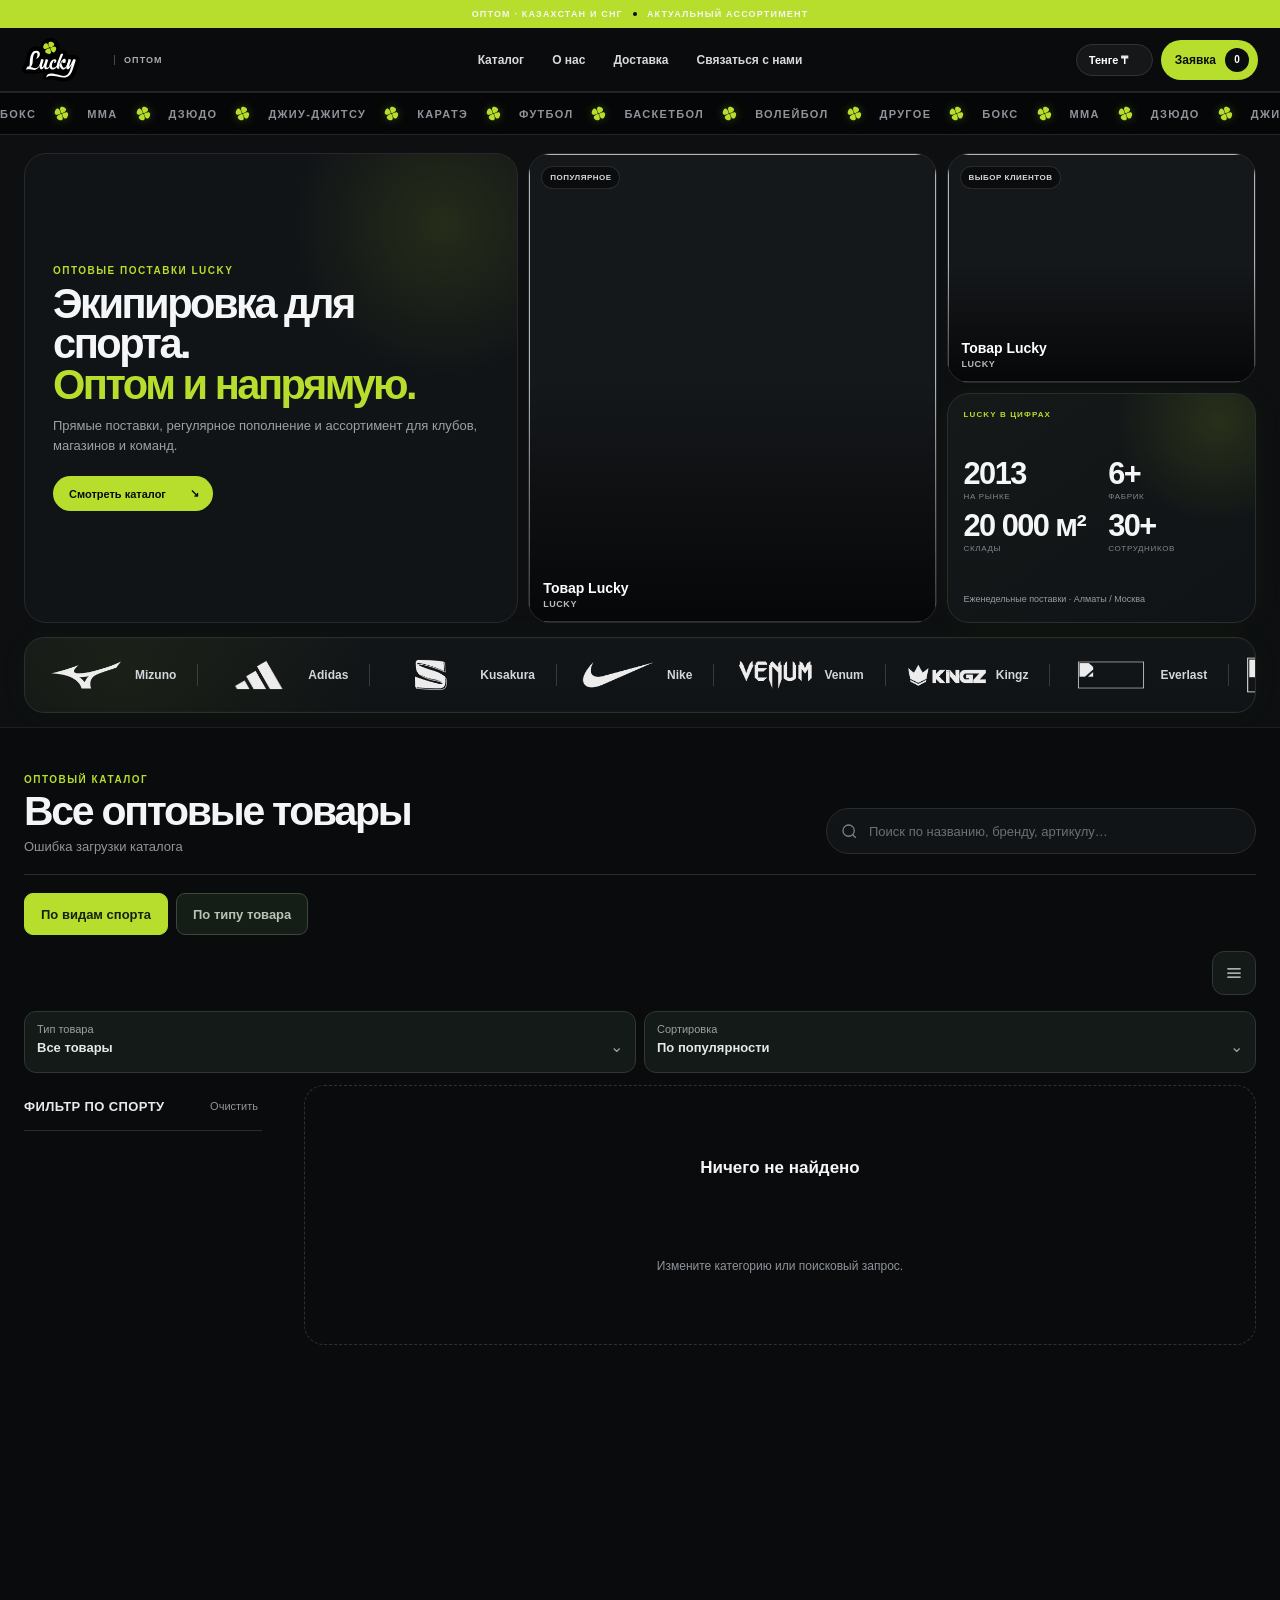
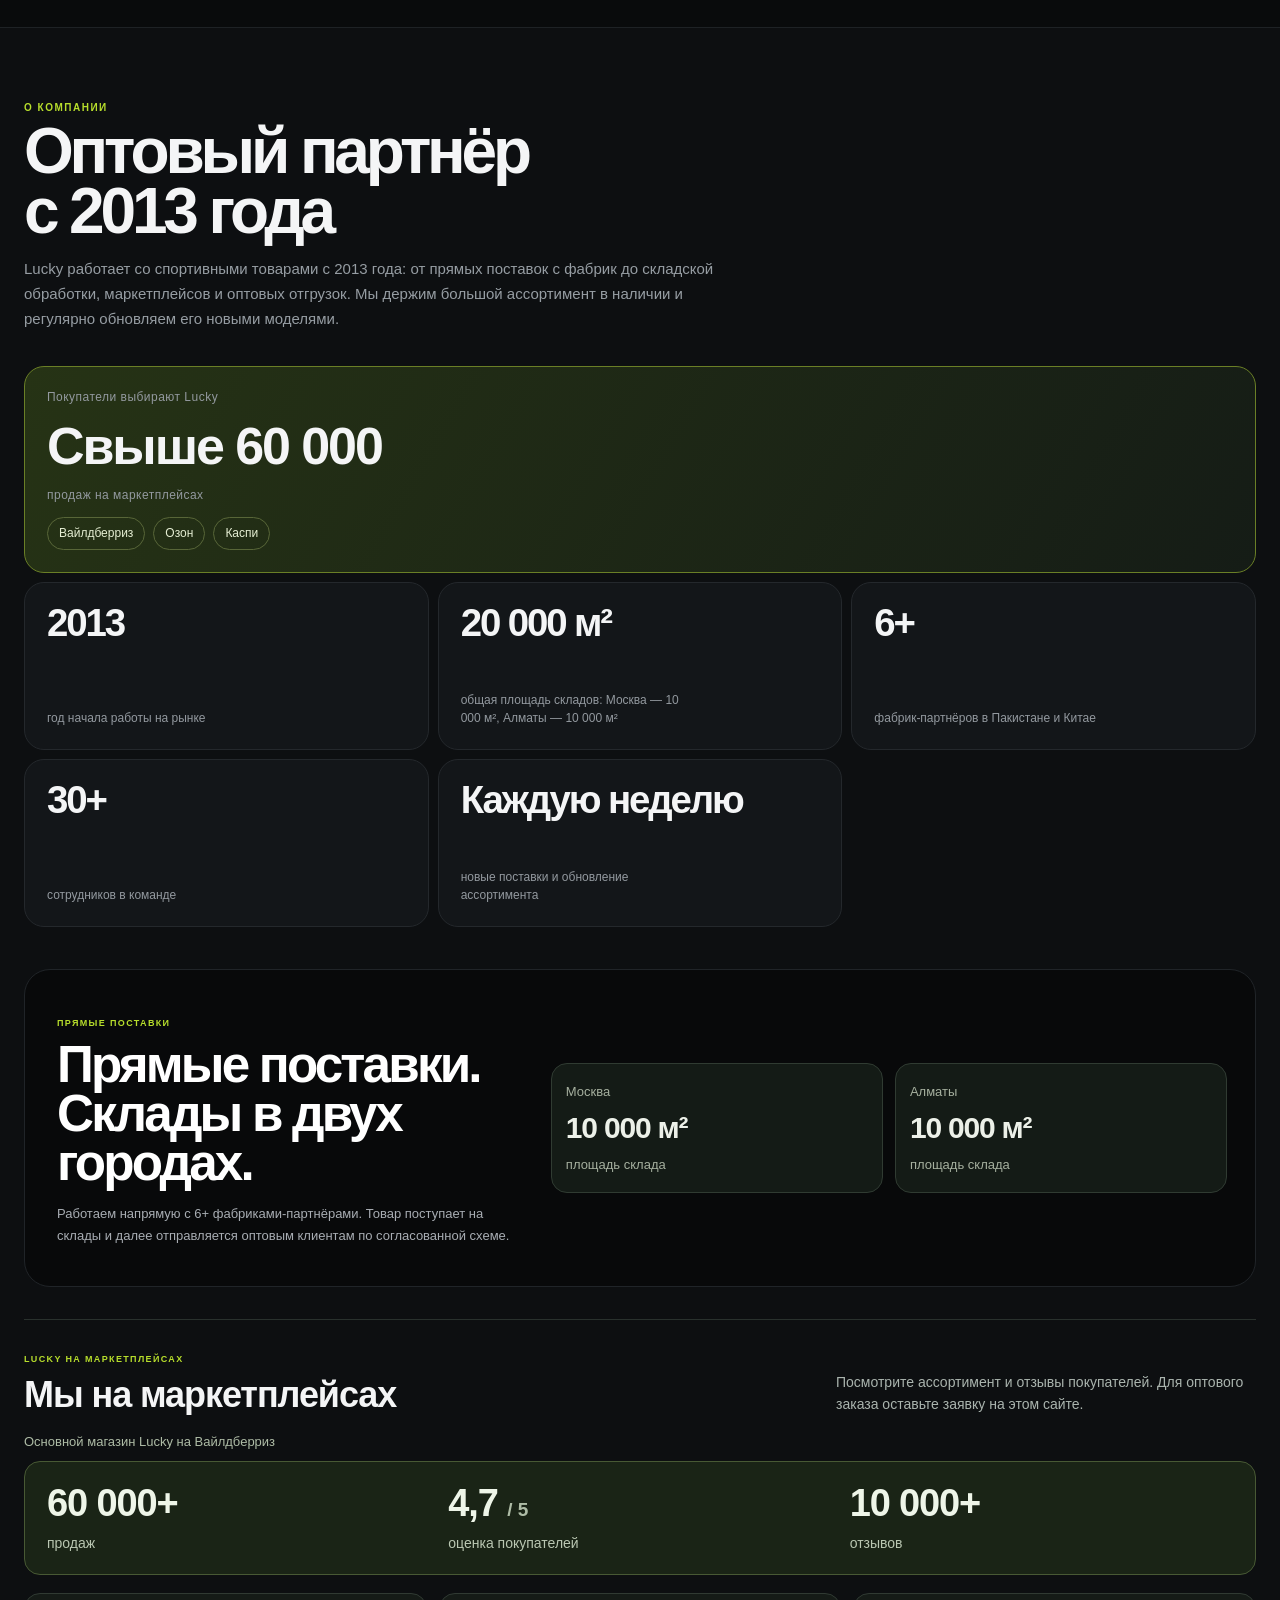
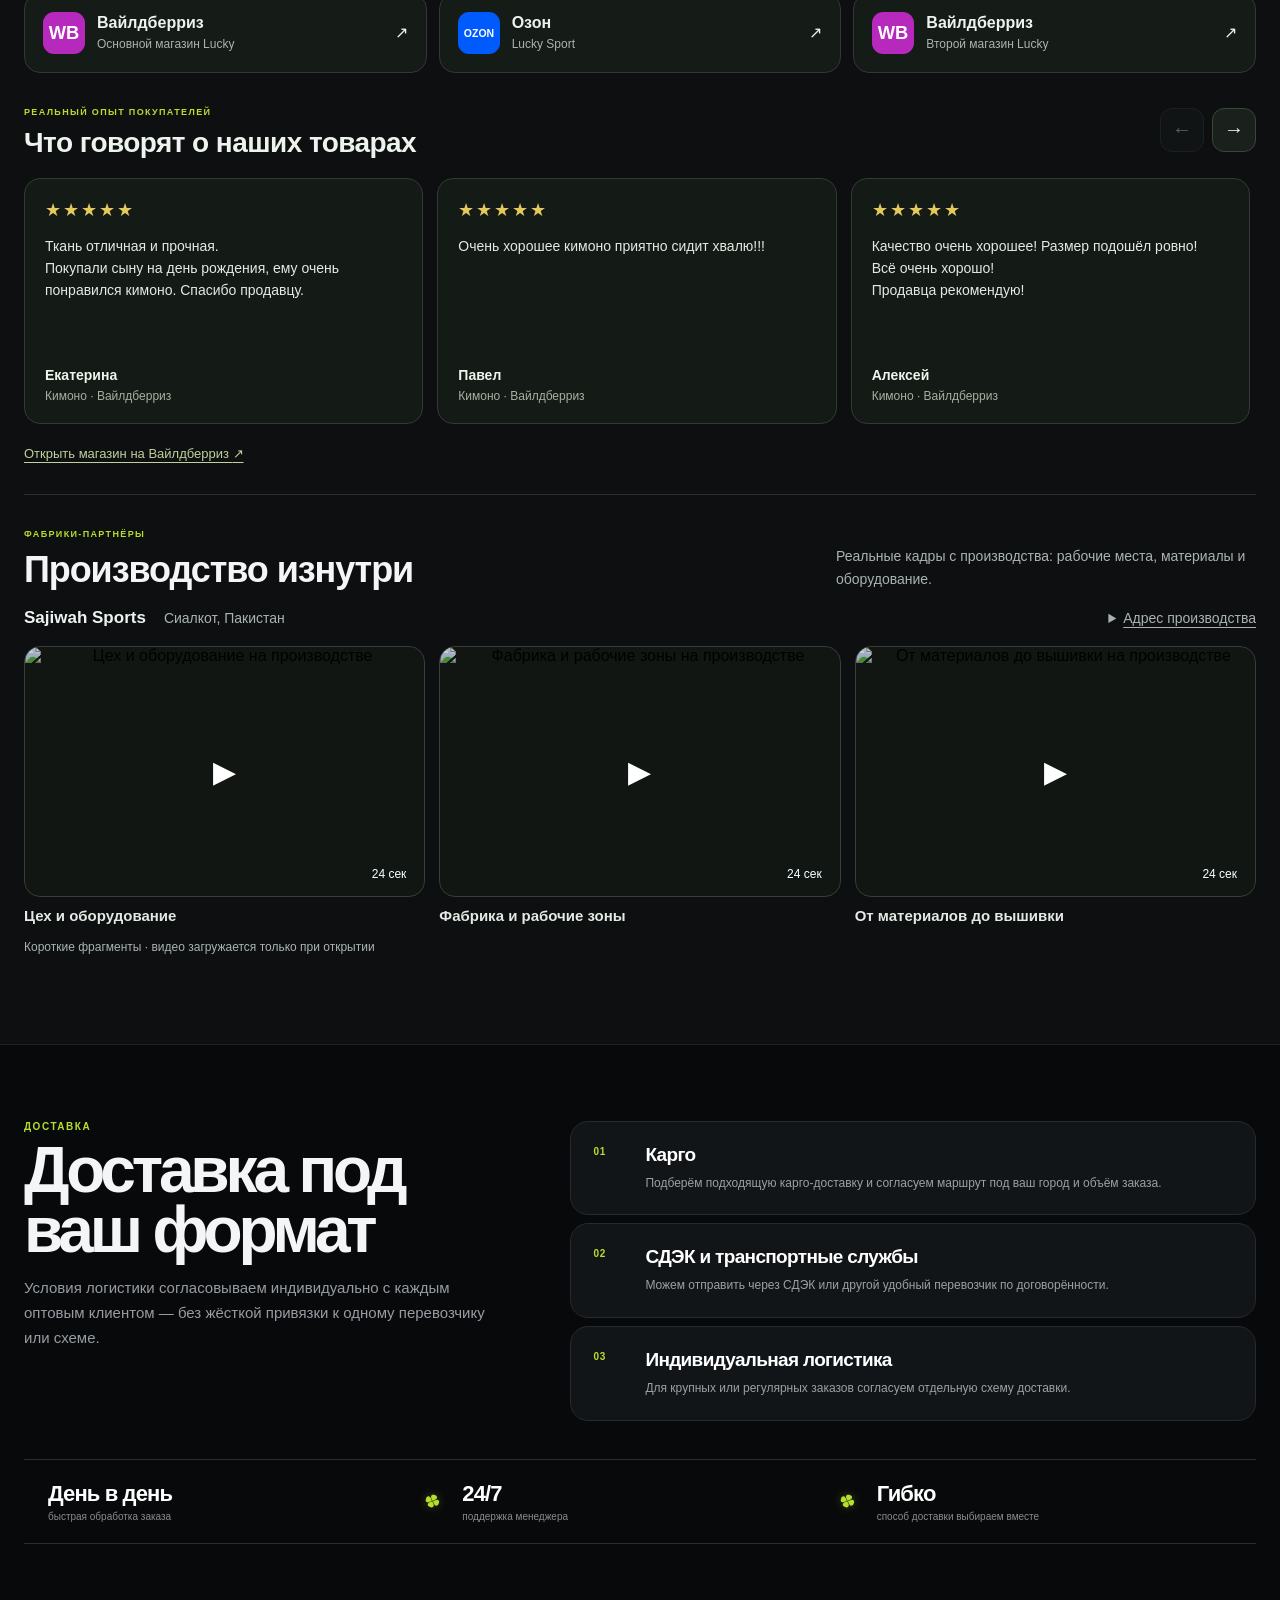
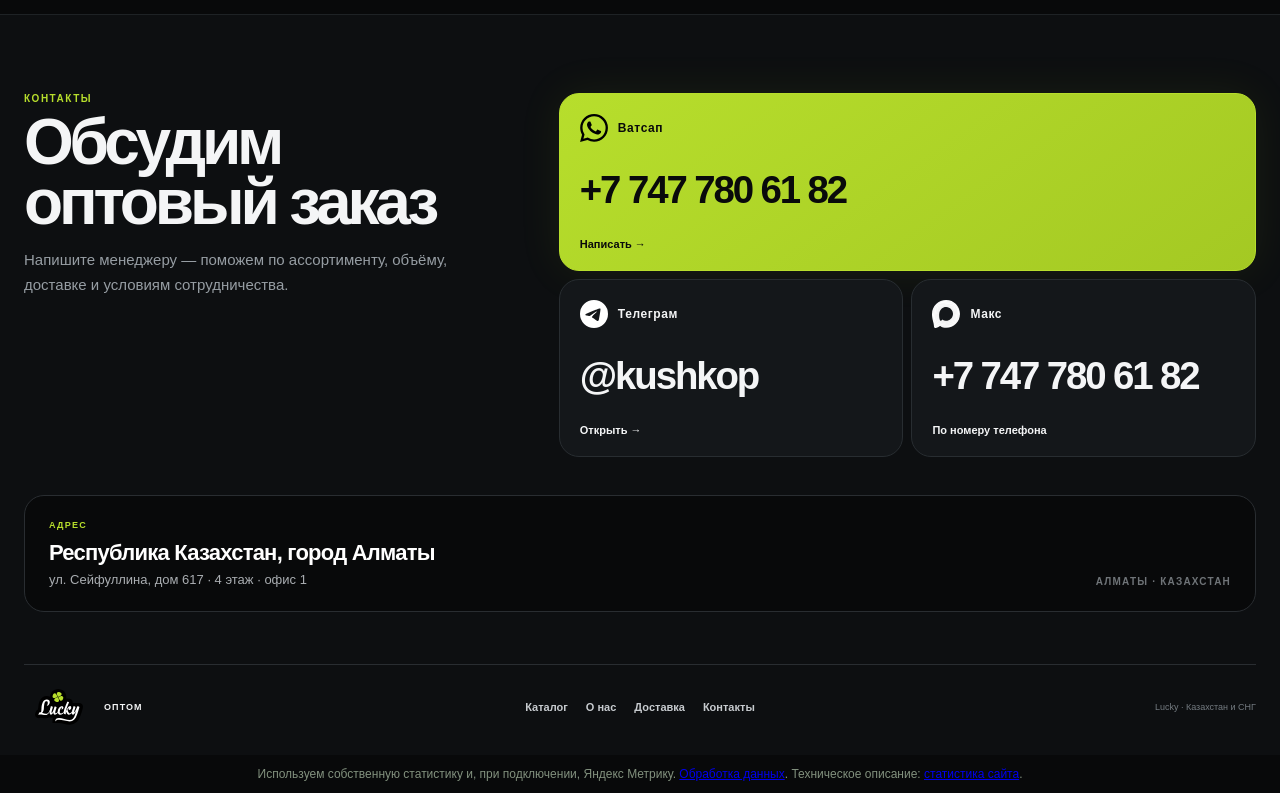
==== commit 3a0e5015: "Keep root preview template identical to production storefront" ====
--- a/index.html
+++ b/index.html
@@ -184,7 +184,163 @@
           </select>
         </label>
       </div>
-      <div id="activeFilters" class="active-filters" aria…49271 tokens truncated…[base64]" alt="" width="28" height="28" />Макс</span>
+      <div id="activeFilters" class="active-filters" aria-label="Выбранные фильтры" hidden></div>
+
+      <div class="catalog-layout">
+        <aside id="sidebar" class="sidebar">
+          <div class="sidebar-mobile-head">
+            <strong>Категории</strong>
+            <button id="sidebarClose" class="icon-button" type="button" aria-label="Закрыть">×</button>
+          </div>
+          <div class="sidebar-head">
+            <span>Фильтр по спорту</span>
+            <button id="clearCategory" class="text-button" type="button">Очистить</button>
+          </div>
+          <nav id="categoryTree" class="category-tree" aria-label="Категории"></nav>
+        </aside>
+
+        <section class="catalog-content">
+
+          <div id="productGrid" class="product-grid"></div>
+          <!-- SSR_PAGINATION -->
+          <nav id="catalogPagination" class="catalog-pagination" aria-label="Страницы каталога" hidden></nav>
+          <div id="emptyState" class="empty-state" hidden>
+            <strong>Ничего не найдено</strong>
+            <span>Измените категорию или поисковый запрос.</span>
+          </div>
+        </section>
+      </div>
+    </section>
+
+    <section id="about" class="about-section info-section">
+      <div class="info-shell">
+        <div class="info-heading">
+          <div class="section-kicker dark">О КОМПАНИИ</div>
+          <h2>Оптовый партнёр<br />с 2013 года</h2>
+          <p>
+            Lucky работает со спортивными товарами с 2013 года: от прямых поставок с фабрик
+            до складской обработки, маркетплейсов и оптовых отгрузок. Мы держим большой ассортимент
+            в наличии и регулярно обновляем его новыми моделями.
+          </p>
+        </div>
+
+        <div class="about-stats">
+          <article class="fact-card company-sales"><span>Покупатели выбирают Lucky</span><strong>Свыше 60 000</strong><span>продаж на маркетплейсах</span><div class="marketplace-names"><span>Вайлдберриз</span><span>Озон</span><span>Каспи</span></div></article>
+          <article class="fact-card"><strong>2013</strong><span>год начала работы на рынке</span></article>
+          <article class="fact-card"><strong>20 000 м²</strong><span>общая площадь складов: Москва — 10 000 м², Алматы — 10 000 м²</span></article>
+          <article class="fact-card"><strong>6+</strong><span>фабрик-партнёров в Пакистане и Китае</span></article>
+
+          <article class="fact-card"><strong>30+</strong><span>сотрудников в команде</span></article>
+          <article class="fact-card"><strong>Каждую неделю</strong><span>новые поставки и обновление ассортимента</span></article>
+        </div>
+
+        <div class="supply-visual">
+          <div class="supply-copy">
+            <span class="supply-label">ПРЯМЫЕ ПОСТАВКИ</span>
+            <h3>Прямые поставки.<br />Склады в двух городах.</h3>
+            <p>
+              Работаем напрямую с 6+ фабриками-партнёрами.
+              Товар поступает на склады и далее отправляется оптовым клиентам по согласованной схеме.
+            </p>
+          </div>
+          <div class="warehouse-locations" aria-label="Площадь складов">
+            <article><span>Москва</span><strong>10 000 м²</strong><span>площадь склада</span></article>
+            <article><span>Алматы</span><strong>10 000 м²</strong><span>площадь склада</span></article>
+          </div>
+        </div>
+
+        <section class="trust-block marketplace-block" aria-labelledby="marketplaceHeading">
+          <div class="trust-heading"><div><span class="supply-label">LUCKY НА МАРКЕТПЛЕЙСАХ</span><h3 id="marketplaceHeading">Мы на маркетплейсах</h3></div><p>Посмотрите ассортимент и отзывы покупателей. Для оптового заказа оставьте заявку на этом сайте.</p></div>
+          <p class="marketplace-stat-source">Основной магазин Lucky на Вайлдберриз</p><div class="marketplace-total" aria-label="Показатели основного магазина Вайлдберриз"><article class="marketplace-stat"><strong>60 000+</strong><span>продаж</span></article><article class="marketplace-stat"><strong>4,7 <small>/ 5</small></strong><span>оценка покупателей</span></article><article class="marketplace-stat"><strong>10 000+</strong><span>отзывов</span></article></div>
+          <div class="store-links">
+            <a class="store-link" href="https://www.wildberries.ru/seller/1270260" target="_blank" rel="noopener noreferrer"><span class="store-mark" aria-hidden="true"><svg viewBox="0 0 48 48" focusable="false" aria-hidden="true"><rect width="48" height="48" rx="13" fill="#b728bd"/><text x="24" y="31" text-anchor="middle" font-family="Arial,sans-serif" font-size="21" font-weight="800" fill="white">WB</text></svg></span><span><strong>Вайлдберриз</strong><small>Основной магазин Lucky</small></span><span aria-hidden="true">↗</span><span class="sr-only">Открыть в новой вкладке</span></a>
+            <a class="store-link" href="https://ozon.kz/seller/lucky-sport/" target="_blank" rel="noopener noreferrer"><span class="store-mark ozon-mark" aria-hidden="true"><svg viewBox="0 0 48 48" focusable="false" aria-hidden="true"><rect width="48" height="48" rx="13" fill="#005bff"/><text x="24" y="29" text-anchor="middle" font-family="Arial,sans-serif" font-size="12" font-weight="800" fill="white">OZON</text></svg></span><span><strong>Озон</strong><small>Lucky Sport</small></span><span aria-hidden="true">↗</span><span class="sr-only">Открыть в новой вкладке</span></a>
+            <a class="store-link" href="https://www.wildberries.ru/seller/4235886" target="_blank" rel="noopener noreferrer"><span class="store-mark" aria-hidden="true"><svg viewBox="0 0 48 48" focusable="false" aria-hidden="true"><rect width="48" height="48" rx="13" fill="#b728bd"/><text x="24" y="31" text-anchor="middle" font-family="Arial,sans-serif" font-size="21" font-weight="800" fill="white">WB</text></svg></span><span><strong>Вайлдберриз</strong><small>Второй магазин Lucky</small></span><span aria-hidden="true">↗</span><span class="sr-only">Открыть в новой вкладке</span></a>
+          </div>
+
+          <section class="customer-reviews" aria-labelledby="customerReviewsHeading">
+            <div class="reviews-heading"><div><span class="supply-label">РЕАЛЬНЫЙ ОПЫТ ПОКУПАТЕЛЕЙ</span><h4 id="customerReviewsHeading">Что говорят о наших товарах</h4></div><div class="review-navigation"><button id="reviewPrevious" type="button" aria-label="Предыдущие отзывы" aria-controls="reviewRail">←</button><button id="reviewNext" type="button" aria-label="Следующие отзывы" aria-controls="reviewRail">→</button></div></div>
+            <div id="reviewRail" class="review-rail" tabindex="0" aria-label="Выбранные отзывы покупателей Вайлдберриз">
+              <article class="review-card" data-review-key="ekaterina"><div class="review-stars" aria-label="Оценка 5 из 5"><span aria-hidden="true">★★★★★</span></div><blockquote>Ткань отличная и прочная.
+Покупали сыну на день рождения, ему очень понравился кимоно. Спасибо продавцу.</blockquote><footer><strong>Екатерина</strong><span>Кимоно · Вайлдберриз</span></footer></article>
+              <article class="review-card" data-review-key="pavel"><div class="review-stars" aria-label="Оценка 5 из 5"><span aria-hidden="true">★★★★★</span></div><blockquote>Очень хорошее кимоно приятно сидит хвалю!!!</blockquote><footer><strong>Павел</strong><span>Кимоно · Вайлдберриз</span></footer></article>
+              <article class="review-card" data-review-key="alexey"><div class="review-stars" aria-label="Оценка 5 из 5"><span aria-hidden="true">★★★★★</span></div><blockquote>Качество очень хорошее! Размер подошёл ровно!
+Всё очень хорошо!
+Продавца рекомендую!</blockquote><footer><strong>Алексей</strong><span>Кимоно · Вайлдберриз</span></footer></article>
+              <article class="review-card" data-review-key="elena"><div class="review-stars" aria-label="Оценка 5 из 5"><span aria-hidden="true">★★★★★</span></div><blockquote>Качественный шлем
+На 5.5 лет подошел размер L
+Смотрится стилево, мы с сыном довольны
+Рекомендуем к покупке
+🔥</blockquote><footer><strong>Елена</strong><span>Шлем · Вайлдберриз</span></footer></article>
+              <article class="review-card" data-review-key="nina"><div class="review-stars" aria-label="Оценка 5 из 5"><span aria-hidden="true">★★★★★</span></div><blockquote>Отличное кимоно, плотное, село хорошо, посмотрим как поведёт себя в носке</blockquote><footer><strong>Нина</strong><span>Кимоно · Вайлдберриз</span></footer></article>
+            </div><a class="reviews-source" href="https://www.wildberries.ru/seller/1270260" target="_blank" rel="noopener noreferrer">Открыть магазин на Вайлдберриз <span aria-hidden="true">↗</span><span class="sr-only"> в новой вкладке</span></a>
+          </section>
+        </section>
+        <section class="trust-block factory-block" aria-labelledby="factoryHeading">
+          <div class="trust-heading"><div><span class="supply-label">ФАБРИКИ-ПАРТНЁРЫ</span><h3 id="factoryHeading">Производство изнутри</h3></div><p>Реальные кадры с производства: рабочие места, материалы и оборудование.</p></div>
+          <div class="factory-location"><strong>Sajiwah Sports</strong><span>Сиалкот, Пакистан</span><details><summary>Адрес производства</summary><p lang="en">3.5 km Daska Road, Kotli Noonan, Sambrial, Sialkot, Pakistan</p></details></div>
+          <div class="factory-videos" aria-label="Видео с производства">
+            <article class="factory-video-card"><button class="factory-video-open" type="button" data-production-video="./media/production/workshop-montage-v2.mp4" data-video-title="Цех и оборудование" aria-label="Смотреть видео: Цех и оборудование"><img src="./media/production/workshop-montage-v2.webp" alt="Цех и оборудование на производстве" width="480" height="854" loading="lazy" decoding="async"><span class="factory-play" aria-hidden="true">▶</span><span class="factory-duration">24 сек</span></button><h4>Цех и оборудование</h4></article>
+            <article class="factory-video-card"><button class="factory-video-open" type="button" data-production-video="./media/production/fabric-work-montage-v2.mp4" data-video-title="Фабрика и рабочие зоны" aria-label="Смотреть видео: Фабрика и рабочие зоны"><img src="./media/production/fabric-work-montage-v2.webp" alt="Фабрика и рабочие зоны на производстве" width="480" height="854" loading="lazy" decoding="async"><span class="factory-play" aria-hidden="true">▶</span><span class="factory-duration">24 сек</span></button><h4>Фабрика и рабочие зоны</h4></article>
+            <article class="factory-video-card"><button class="factory-video-open" type="button" data-production-video="./media/production/embroidery-montage-v2.mp4" data-video-title="От материалов до вышивки" aria-label="Смотреть видео: От материалов до вышивки"><img src="./media/production/embroidery-montage-v2.webp" alt="От материалов до вышивки на производстве" width="480" height="854" loading="lazy" decoding="async"><span class="factory-play" aria-hidden="true">▶</span><span class="factory-duration">24 сек</span></button><h4>От материалов до вышивки</h4></article>
+          </div><p class="factory-video-note">Короткие фрагменты · видео загружается только при открытии</p>
+        </section>
+      </div>
+    </section>
+
+    <section id="delivery" class="delivery-section info-section">
+      <div class="info-shell">
+        <div class="delivery-grid">
+          <div class="info-heading delivery-heading">
+            <div class="section-kicker">ДОСТАВКА</div>
+            <h2>Доставка под ваш формат</h2>
+            <p>
+              Условия логистики согласовываем индивидуально с каждым оптовым клиентом —
+              без жёсткой привязки к одному перевозчику или схеме.
+            </p>
+          </div>
+
+          <div class="delivery-options">
+            <article><span class="option-index">01</span><h3>Карго</h3><p>Подберём подходящую карго-доставку и согласуем маршрут под ваш город и объём заказа.</p></article>
+            <article><span class="option-index">02</span><h3>СДЭК и транспортные службы</h3><p>Можем отправить через СДЭК или другой удобный перевозчик по договорённости.</p></article>
+            <article><span class="option-index">03</span><h3>Индивидуальная логистика</h3><p>Для крупных или регулярных заказов согласуем отдельную схему доставки.</p></article>
+          </div>
+        </div>
+
+        <div class="delivery-strip">
+          <div><strong>День в день</strong><span>быстрая обработка заказа</span></div>
+          <img class="ticker-clover" src="./clover.svg" alt="" />
+          <div><strong>24/7</strong><span>поддержка менеджера</span></div>
+          <img class="ticker-clover" src="./clover.svg" alt="" />
+          <div><strong>Гибко</strong><span>способ доставки выбираем вместе</span></div>
+        </div>
+      </div>
+    </section>
+
+    <section id="contact" class="contact-section info-section">
+      <div class="info-shell">
+        <div class="contact-top">
+          <div class="info-heading contact-heading">
+            <div class="section-kicker dark">КОНТАКТЫ</div>
+            <h2>Обсудим<br />оптовый заказ</h2>
+            <p>
+              Напишите менеджеру — поможем по ассортименту, объёму, доставке и условиям сотрудничества.
+            </p>
+          </div>
+
+          <div class="contact-channels">
+            <a class="contact-card contact-primary" href="https://wa.me/77477806182" target="_blank" rel="noopener">
+              <span class="contact-channel"><img src="[data-uri]" alt="" width="28" height="28" />Ватсап</span>
+              <strong>+7 747 780 61 82</strong>
+              <b>Написать →</b>
+            </a>
+            <a class="contact-card" href="https://t.me/kushkop" target="_blank" rel="noopener">
+              <span class="contact-channel"><img src="[data-uri]" alt="" width="28" height="28" />Телеграм</span>
+              <strong>@kushkop</strong>
+              <b>Открыть →</b>
+            </a>
+            <div class="contact-card">
+              <span class="contact-channel"><img src="[data-uri]" alt="" width="28" height="28" />Макс</span>
               <strong>+7 747 780 61 82</strong>
               <b>По номеру телефона</b>
             </div>
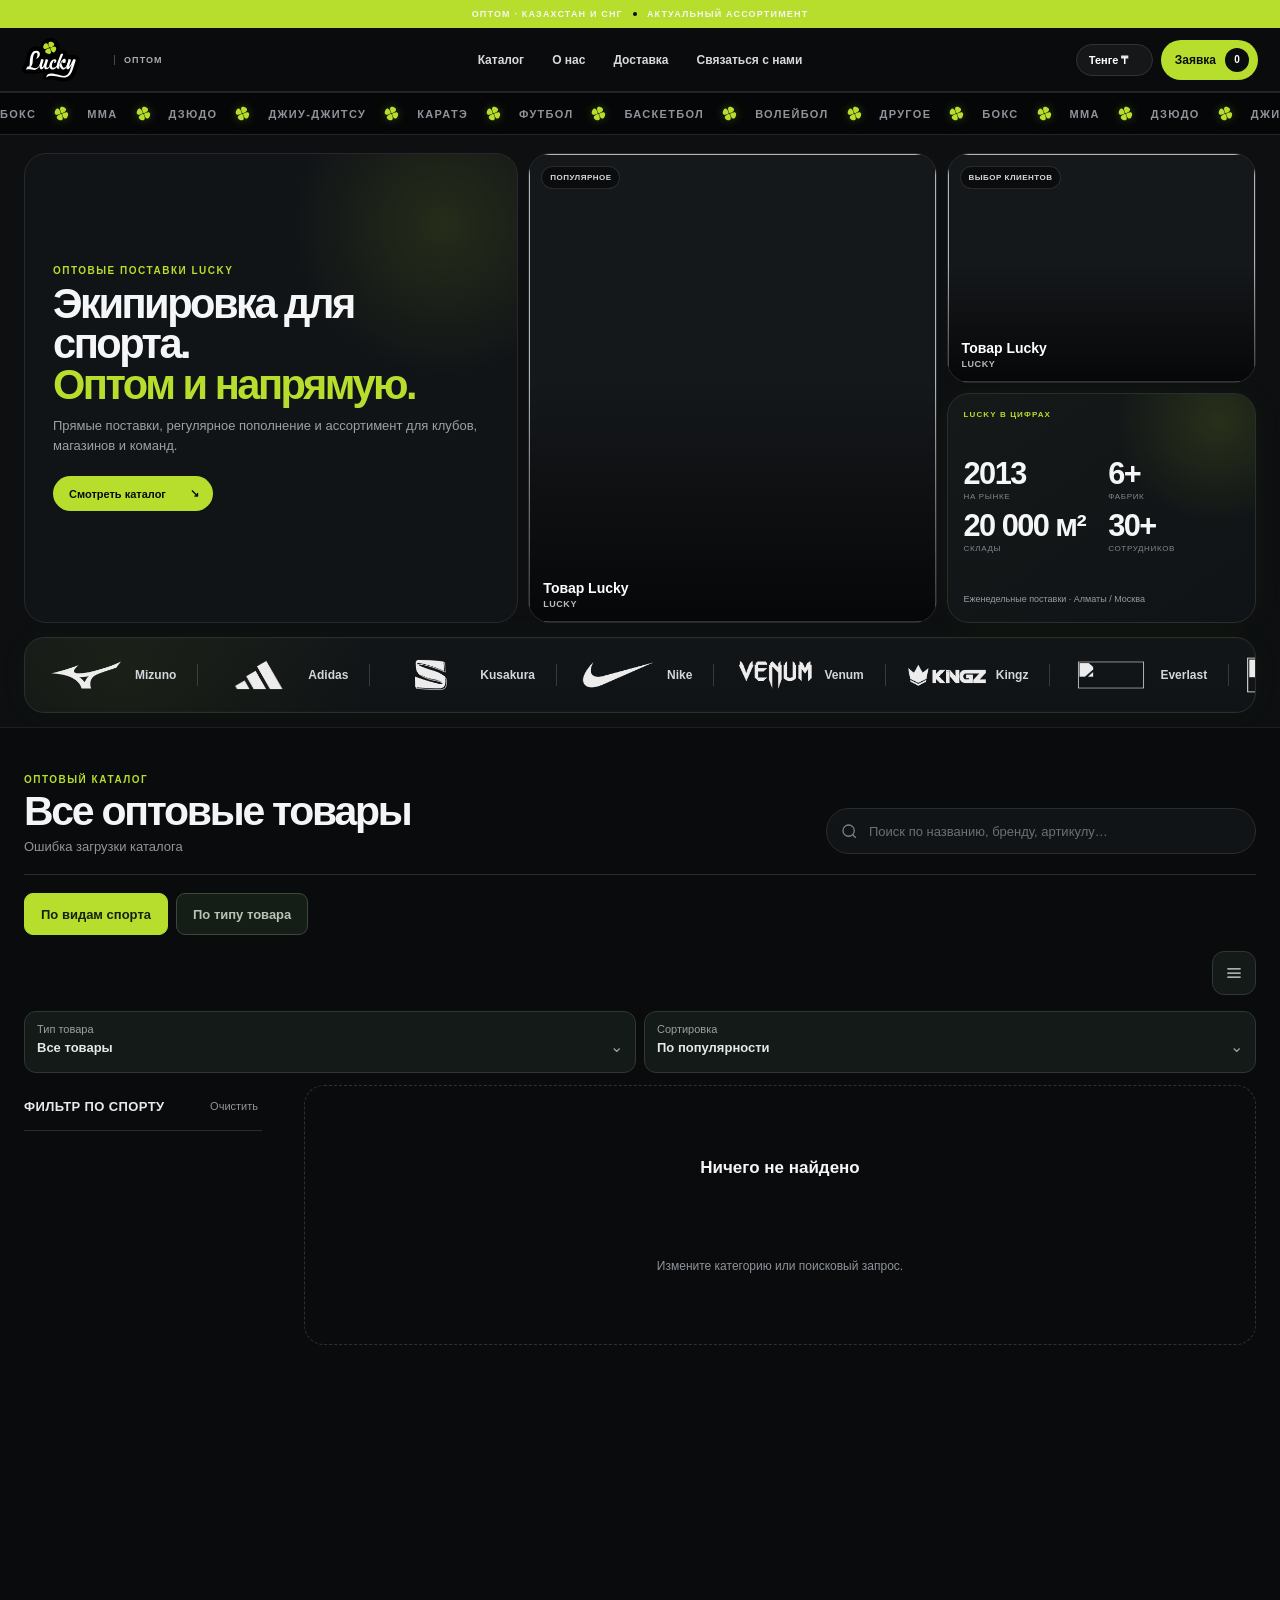
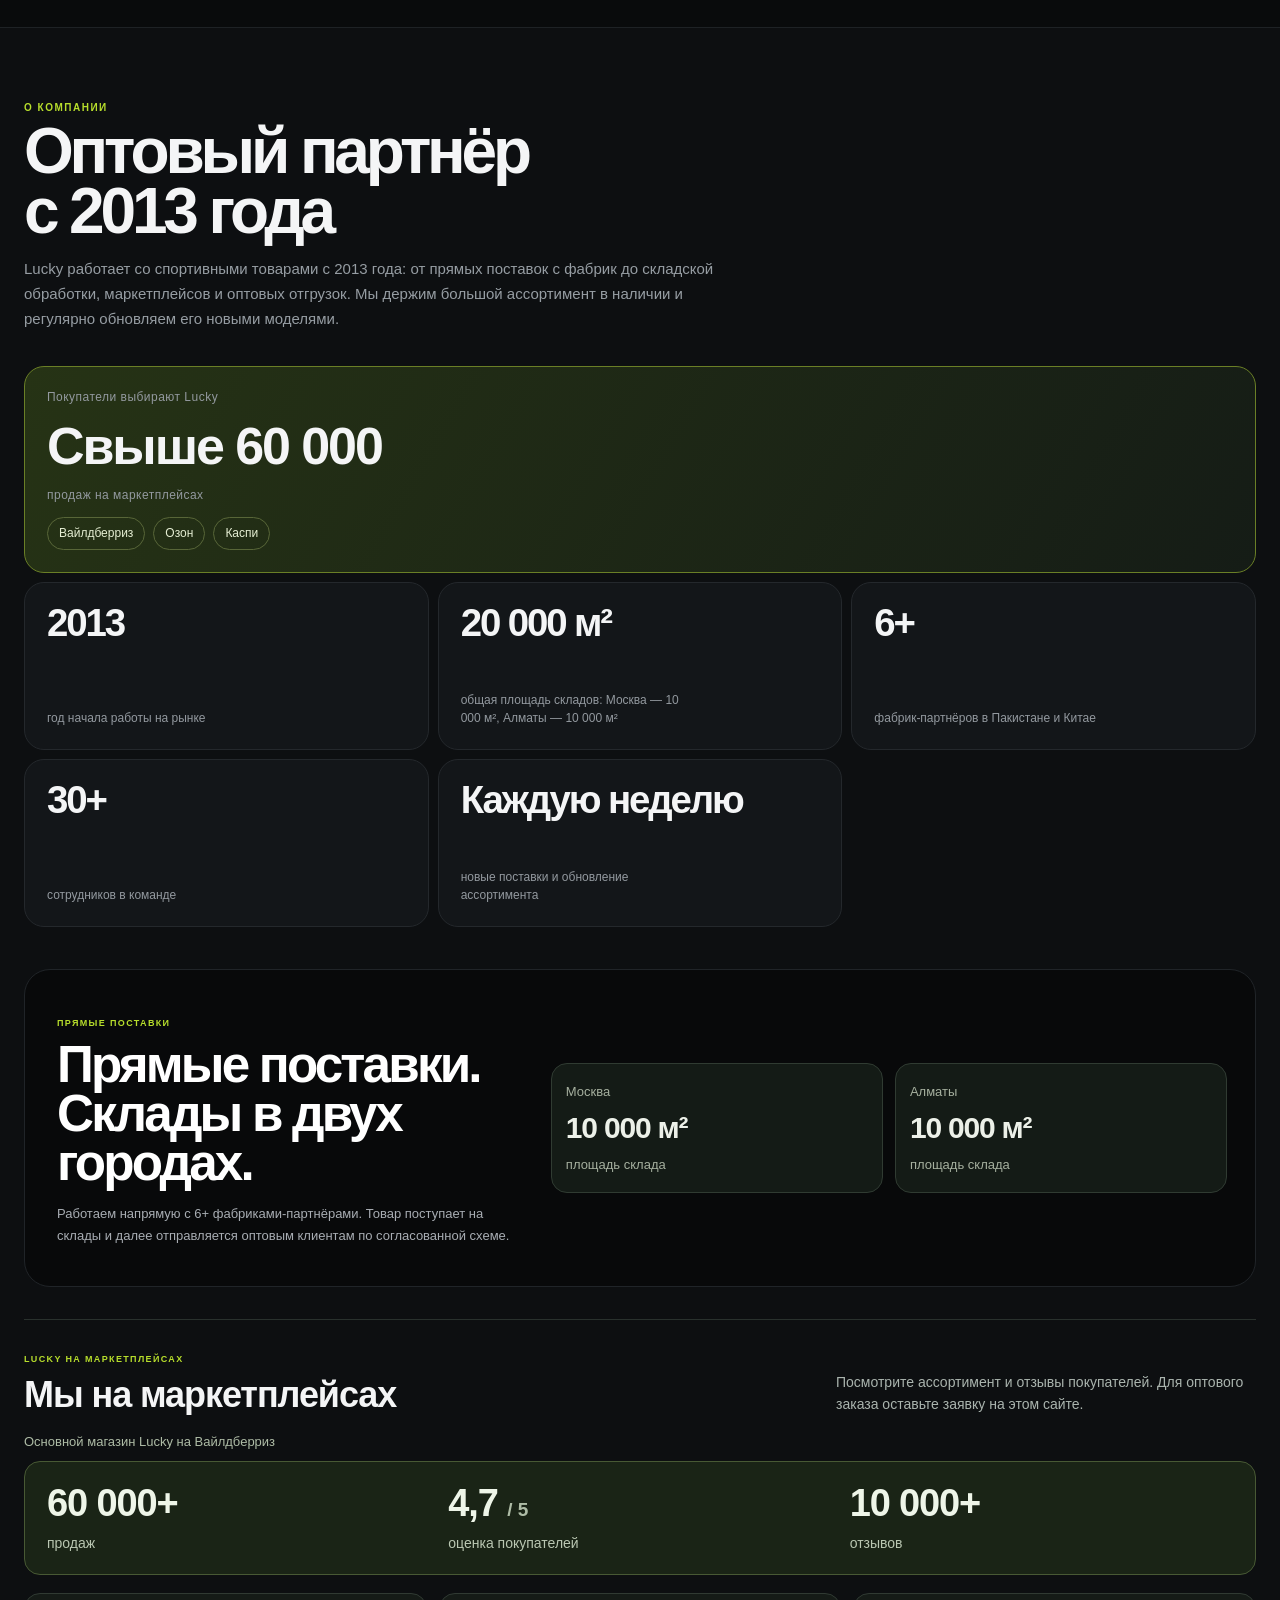
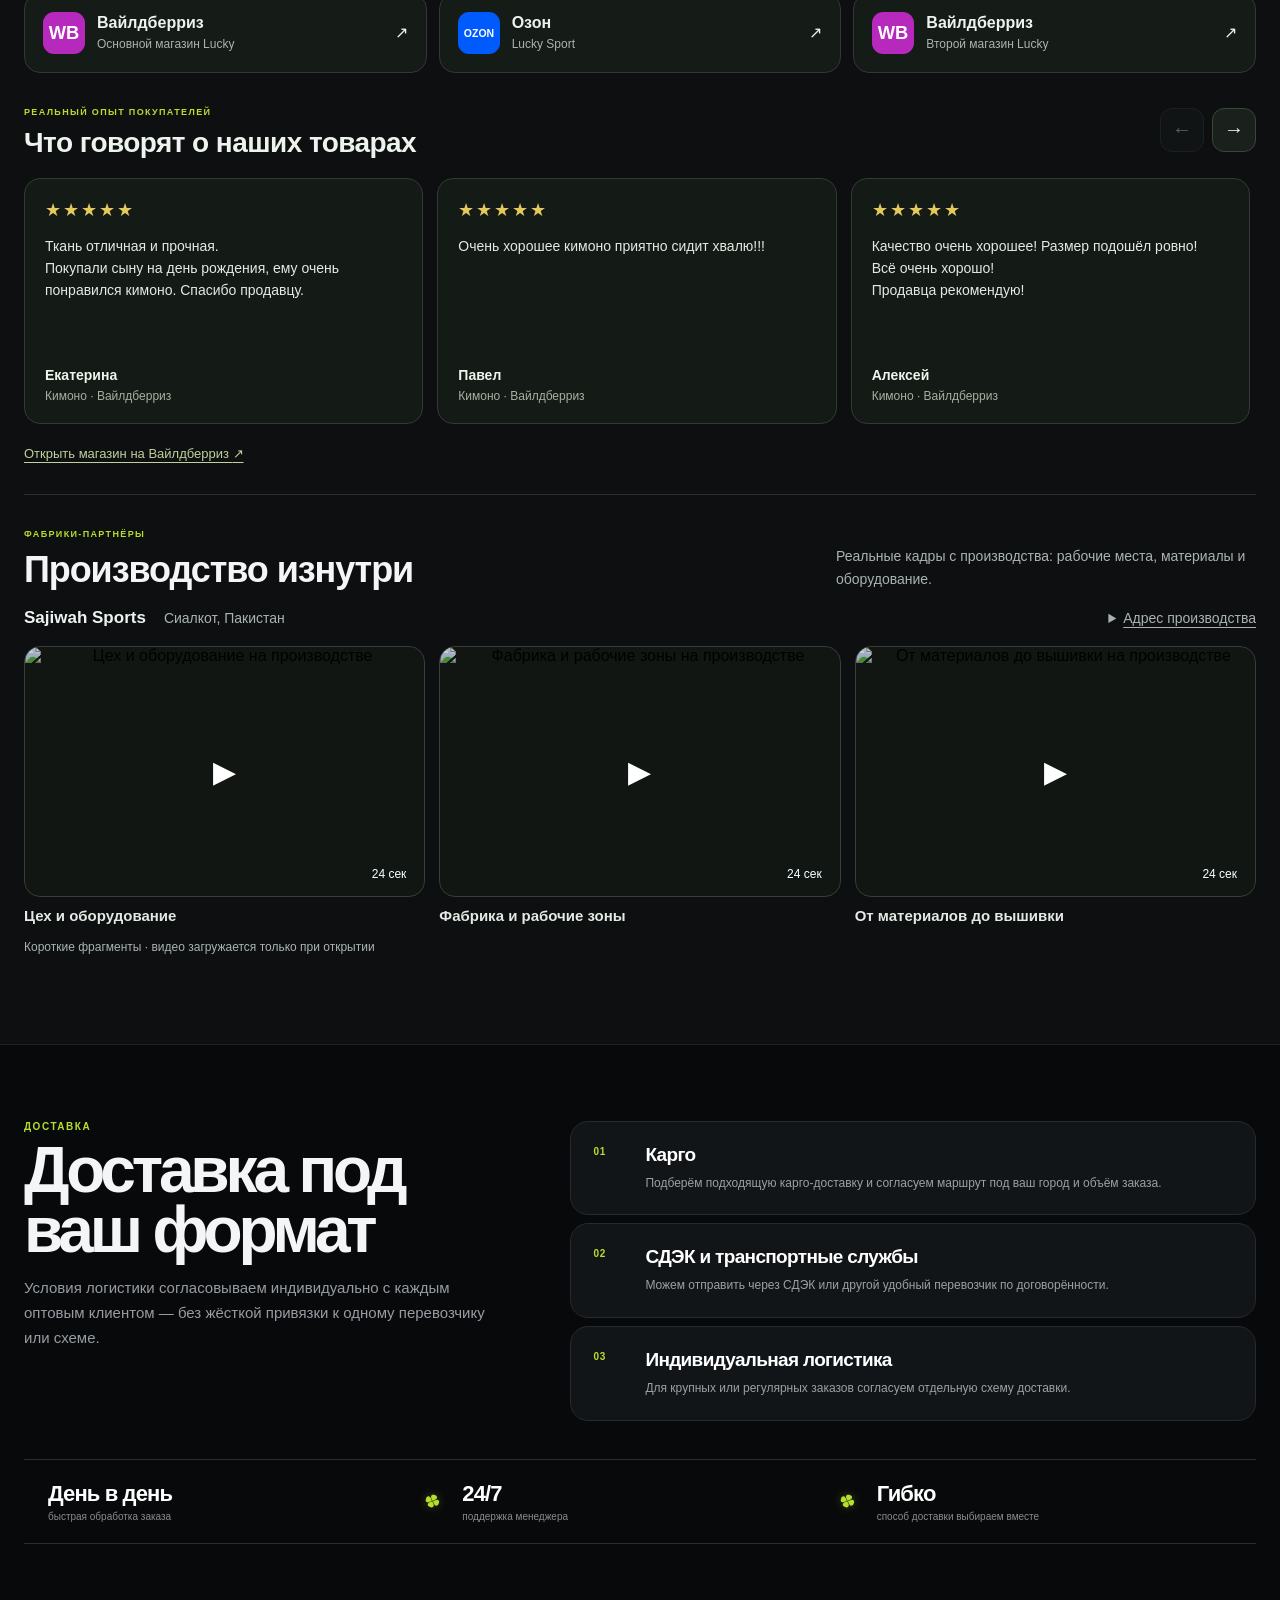
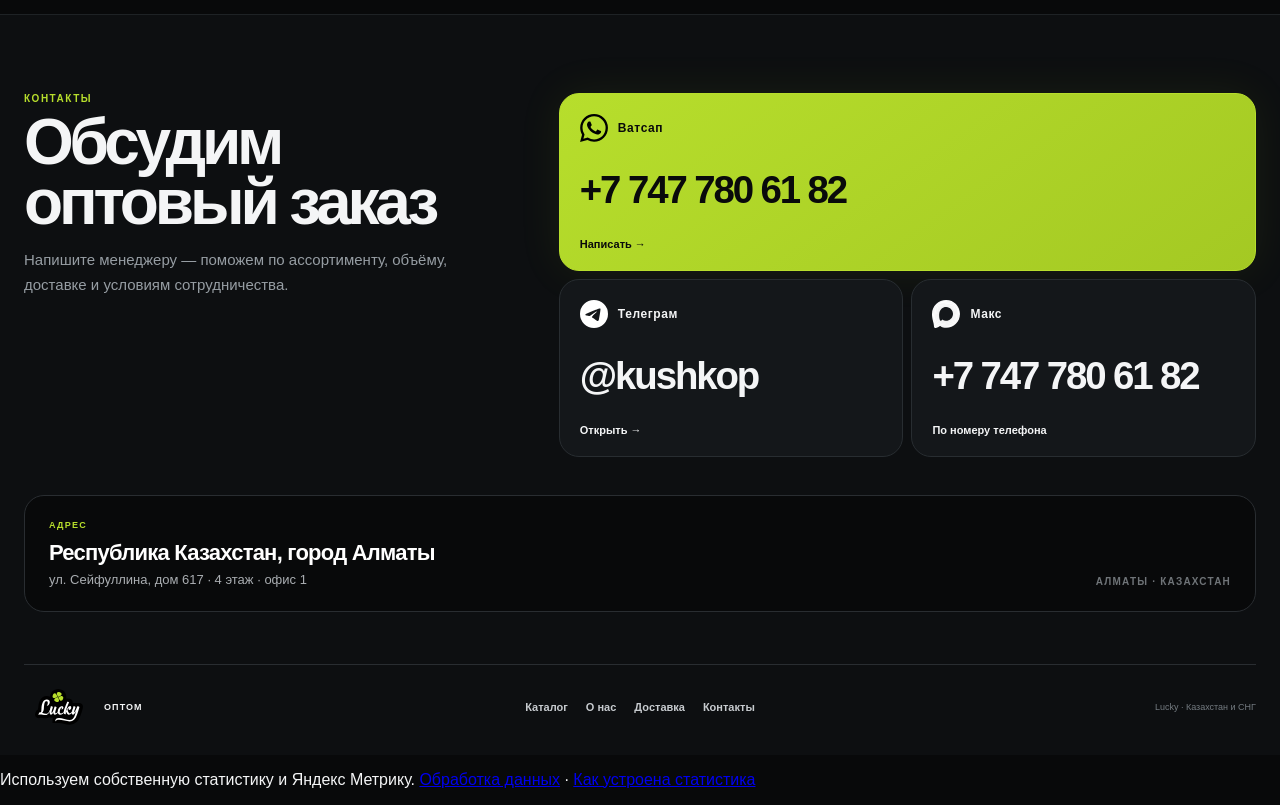
==== commit 015fb3d3: "Удобная заявка, тёмный блок условий опта, аккуратная страница товара - Каталог: «В заявку» добавляет" ====
--- a/index.html
+++ b/index.html
@@ -1,457 +1,462 @@
-<!doctype html>
-<html lang="ru">
-<head>
-  <meta charset="utf-8" />
-  <meta name="viewport" content="width=device-width, initial-scale=1" />
-  <meta name="theme-color" content="#0b0c0d" />
-  <title>Lucky — оптовый каталог</title>
-  <meta name="description" content="Оптовый каталог спортивных товаров Lucky." />
+<!doctype html>
+<html lang="ru">
+<head>
+  <meta charset="utf-8" />
+  <meta name="viewport" content="width=device-width, initial-scale=1" />
+  <meta name="theme-color" content="#0b0c0d" />
+  <title>Lucky — оптовый каталог</title>
+  <meta name="description" content="Оптовый каталог спортивных товаров Lucky." />
   <meta property="og:type" content="website" /><meta property="og:title" content="Lucky — спортивные товары оптом" /><meta property="og:description" content="Экипировка для клубов, магазинов и тренеров Казахстана и России." /><meta property="og:image" content="https://opt.luckysport.kz/media/og-wholesale.png" /><meta property="og:url" content="https://opt.luckysport.kz/" /><link rel="canonical" href="https://opt.luckysport.kz/" />
-  <link rel="stylesheet" href="/leads.css?v=1" />
-  <link rel="icon" type="image/svg+xml" href="./clover.svg" />
-  <link rel="stylesheet" href="./styles.css?v=taxonomy-20261019" />
-</head>
-<body>
-  <div class="announcement">
-    <span>ОПТОМ · КАЗАХСТАН И СНГ</span><span class="announcement-dot"></span><span>АКТУАЛЬНЫЙ АССОРТИМЕНТ</span>
-  </div>
-
-  <header class="site-header">
-    <a class="brand" href="#" aria-label="Lucky — оптовый каталог">
-      <img class="brand-logo" src="./lucky-logo.svg" alt="Lucky" />
-      <span class="brand-mode">ОПТОМ</span>
-    </a>
-
-    <nav class="desktop-nav" aria-label="Главное меню">
-      <a class="nav-link" href="#catalog">Каталог</a>
-      <a class="nav-link" href="#about">О нас</a>
-      <a class="nav-link" href="#delivery">Доставка</a>
-      <a class="nav-link" href="#contact">Связаться с нами</a>
-    </nav>
-
-    <div class="header-actions">
-      <button id="menuToggle" class="menu-toggle" type="button" aria-label="Открыть меню" aria-expanded="false">
-        <span></span><span></span><span></span>
-      </button>
-      <label id="currencyControl" class="currency-select">
-        <span class="sr-only">Валюта</span>
-        <select id="currencySelect" aria-label="Валюта">
-          <option value="KZT">Тенге ₸</option>
-          <option value="RUB">Рубль ₽</option>
-          <option value="USD">Доллар $</option>
-        </select>
-      </label>
-      <button id="requestButton" class="request-button" type="button">
-        <span>Заявка</span><b id="requestCount">0</b>
-      </button>
-    </div>
-  </header>
-
-  <nav id="mobileNav" class="mobile-nav" aria-label="Мобильное меню">
-    <a href="#catalog">Каталог <span>↘</span></a>
-    <a href="#about">О нас <span>↘</span></a>
-    <a href="#delivery">Доставка <span>↘</span></a>
-    <a href="#contact">Связаться с нами <span>↘</span></a>
-  </nav>
-
-  <main>
-    <section class="sport-marquee" aria-label="Виды спорта">
-      <div class="marquee-track">
-        <div class="marquee-group"><span>БОКС</span><img class="ticker-clover" src="./clover.svg" alt="" /><span>ММА</span><img class="ticker-clover" src="./clover.svg" alt="" /><span>ДЗЮДО</span><img class="ticker-clover" src="./clover.svg" alt="" /><span>ДЖИУ-ДЖИТСУ</span><img class="ticker-clover" src="./clover.svg" alt="" /><span>КАРАТЭ</span><img class="ticker-clover" src="./clover.svg" alt="" /><span>ФУТБОЛ</span><img class="ticker-clover" src="./clover.svg" alt="" /><span>БАСКЕТБОЛ</span><img class="ticker-clover" src="./clover.svg" alt="" /><span>ВОЛЕЙБОЛ</span><img class="ticker-clover" src="./clover.svg" alt="" /><span>ДРУГОЕ</span><img class="ticker-clover" src="./clover.svg" alt="" /></div>
-        <div class="marquee-group" aria-hidden="true"><span>БОКС</span><img class="ticker-clover" src="./clover.svg" alt="" /><span>ММА</span><img class="ticker-clover" src="./clover.svg" alt="" /><span>ДЗЮДО</span><img class="ticker-clover" src="./clover.svg" alt="" /><span>ДЖИУ-ДЖИТСУ</span><img class="ticker-clover" src="./clover.svg" alt="" /><span>КАРАТЭ</span><img class="ticker-clover" src="./clover.svg" alt="" /><span>ФУТБОЛ</span><img class="ticker-clover" src="./clover.svg" alt="" /><span>БАСКЕТБОЛ</span><img class="ticker-clover" src="./clover.svg" alt="" /><span>ВОЛЕЙБОЛ</span><img class="ticker-clover" src="./clover.svg" alt="" /><span>ДРУГОЕ</span><img class="ticker-clover" src="./clover.svg" alt="" /></div>
-        <div class="marquee-group" aria-hidden="true"><span>БОКС</span><img class="ticker-clover" src="./clover.svg" alt="" /><span>ММА</span><img class="ticker-clover" src="./clover.svg" alt="" /><span>ДЗЮДО</span><img class="ticker-clover" src="./clover.svg" alt="" /><span>ДЖИУ-ДЖИТСУ</span><img class="ticker-clover" src="./clover.svg" alt="" /><span>КАРАТЭ</span><img class="ticker-clover" src="./clover.svg" alt="" /><span>ФУТБОЛ</span><img class="ticker-clover" src="./clover.svg" alt="" /><span>БАСКЕТБОЛ</span><img class="ticker-clover" src="./clover.svg" alt="" /><span>ВОЛЕЙБОЛ</span><img class="ticker-clover" src="./clover.svg" alt="" /><span>ДРУГОЕ</span><img class="ticker-clover" src="./clover.svg" alt="" /></div>
-        <div class="marquee-group" aria-hidden="true"><span>БОКС</span><img class="ticker-clover" src="./clover.svg" alt="" /><span>ММА</span><img class="ticker-clover" src="./clover.svg" alt="" /><span>ДЗЮДО</span><img class="ticker-clover" src="./clover.svg" alt="" /><span>ДЖИУ-ДЖИТСУ</span><img class="ticker-clover" src="./clover.svg" alt="" /><span>КАРАТЭ</span><img class="ticker-clover" src="./clover.svg" alt="" /><span>ФУТБОЛ</span><img class="ticker-clover" src="./clover.svg" alt="" /><span>БАСКЕТБОЛ</span><img class="ticker-clover" src="./clover.svg" alt="" /><span>ВОЛЕЙБОЛ</span><img class="ticker-clover" src="./clover.svg" alt="" /><span>ДРУГОЕ</span><img class="ticker-clover" src="./clover.svg" alt="" /></div>
-      </div>
-    </section>
-
-    <section class="top-showcase" aria-label="Lucky Wholesale">
-      <div class="showcase-grid">
-        <div class="showcase-copy">
-          <div class="section-kicker">ОПТОВЫЕ ПОСТАВКИ LUCKY</div>
-          <h1>Экипировка для спорта.<br /><span>Оптом и напрямую.</span></h1>
-          <p>Прямые поставки, регулярное пополнение и ассортимент для клубов, магазинов и команд.</p>
-          <button class="showcase-cta" data-scroll-to-catalog type="button">Смотреть каталог <span>↘</span></button>
-        </div>
-
-        <button id="showcaseCardOne" class="showcase-product showcase-product-main" type="button">
-          <img id="showcaseImageOne" alt="" />
-          <span class="showcase-tag">Популярное</span>
-          <div class="showcase-product-copy">
-            <strong id="showcaseTitleOne">Товар Lucky</strong>
-            <span id="showcaseBrandOne">Lucky</span>
-          </div>
-        </button>
-
-        <button id="showcaseCardTwo" class="showcase-product showcase-product-side" type="button">
-          <img id="showcaseImageTwo" alt="" />
-          <span class="showcase-tag">Выбор клиентов</span>
-          <div class="showcase-product-copy">
-            <strong id="showcaseTitleTwo">Товар Lucky</strong>
-            <span id="showcaseBrandTwo">Lucky</span>
-          </div>
-        </button>
-
-        <div class="showcase-info-card">
-          <div class="showcase-info-kicker">LUCKY В ЦИФРАХ</div>
-          <div class="showcase-info-grid">
-            <div><strong>2013</strong><span>на рынке</span></div>
-            <div><strong>6+</strong><span>фабрик</span></div>
-            <div><strong>20 000 м²</strong><span>склады</span></div>
-            <div><strong>30+</strong><span>сотрудников</span></div>
-          </div>
-          <p>Еженедельные поставки · Алматы / Москва</p>
-        </div>
-      </div>
-
-      <div class="brand-quality-strip" aria-label="Качество от брендов">
-        <div class="brand-quality-list">
-          <div class="brand-quality-stage">
-          <div class="brand-quality-track"><div class="brand-quality-item" data-brand="mizuno"><span class="brand-quality-logo"><img src="[data-uri]" alt="" width="78" height="32" decoding="async" /></span><span class="brand-quality-name">Mizuno</span></div>
-
-          <div class="brand-quality-item" data-brand="adidas"><span class="brand-quality-logo"><img src="[data-uri]" alt="" width="78" height="32" decoding="async" /></span><span class="brand-quality-name">Adidas</span></div>
-
-          <div class="brand-quality-item" data-brand="kusakura"><span class="brand-quality-logo"><img src="[data-uri]" alt="" width="78" height="32" decoding="async" /></span><span class="brand-quality-name">Kusakura</span></div>
-
-          <div class="brand-quality-item" data-brand="nike"><span class="brand-quality-logo"><img src="[data-uri]" alt="" width="78" height="32" decoding="async" /></span><span class="brand-quality-name">Nike</span></div>
-
-          <div class="brand-quality-item" data-brand="venum"><span class="brand-quality-logo"><img src="[data-uri]" alt="" width="78" height="32" decoding="async" /></span><span class="brand-quality-name">Venum</span></div>
-
-          <div class="brand-quality-item" data-brand="kingz"><span class="brand-quality-logo"><img src="[data-uri]" alt="" width="78" height="32" decoding="async" /></span><span class="brand-quality-name">Kingz</span></div>
-<div class="brand-quality-item" data-brand="everlast"><span class="brand-quality-logo"><img src="brand-everlast.svg" alt="" width="78" height="32" decoding="async" /></span><span class="brand-quality-name">Everlast</span></div>
-<div class="brand-quality-item" data-brand="top-ten"><span class="brand-quality-logo"><img src="brand-top-ten.svg" alt="" width="78" height="32" decoding="async" /></span><span class="brand-quality-name">Top Ten</span></div>
-<div class="brand-quality-item" data-brand="green-hill"><span class="brand-quality-logo"><img src="brand-green-hill.svg" alt="" width="78" height="32" decoding="async" /></span><span class="brand-quality-name">Green Hill</span></div>
-<div class="brand-quality-item" data-brand="essimo"><span class="brand-quality-logo"><img src="brand-essimo.svg" alt="" width="78" height="32" decoding="async" /></span><span class="brand-quality-name">Essimo</span></div>
-          <div class="brand-quality-item" data-brand="tatami"><span class="brand-quality-logo"><img src="brand-tatami.svg" alt="" width="78" height="32" decoding="async" /></span><span class="brand-quality-name">Tatami</span></div></div>
-          <div class="brand-quality-track" aria-hidden="true"><div class="brand-quality-item" data-brand="mizuno"><span class="brand-quality-logo"><img src="[data-uri]" alt="" width="78" height="32" decoding="async" /></span><span class="brand-quality-name">Mizuno</span></div>
-
-          <div class="brand-quality-item" data-brand="adidas"><span class="brand-quality-logo"><img src="[data-uri]" alt="" width="78" height="32" decoding="async" /></span><span class="brand-quality-name">Adidas</span></div>
-
-          <div class="brand-quality-item" data-brand="kusakura"><span class="brand-quality-logo"><img src="[data-uri]" alt="" width="78" height="32" decoding="async" /></span><span class="brand-quality-name">Kusakura</span></div>
-
-          <div class="brand-quality-item" data-brand="nike"><span class="brand-quality-logo"><img src="[data-uri]" alt="" width="78" height="32" decoding="async" /></span><span class="brand-quality-name">Nike</span></div>
-
-          <div class="brand-quality-item" data-brand="venum"><span class="brand-quality-logo"><img src="[data-uri]" alt="" width="78" height="32" decoding="async" /></span><span class="brand-quality-name">Venum</span></div>
-
-          <div class="brand-quality-item" data-brand="kingz"><span class="brand-quality-logo"><img src="[data-uri]" alt="" width="78" height="32" decoding="async" /></span><span class="brand-quality-name">Kingz</span></div>
-<div class="brand-quality-item" data-brand="everlast"><span class="brand-quality-logo"><img src="brand-everlast.svg" alt="" width="78" height="32" decoding="async" /></span><span class="brand-quality-name">Everlast</span></div>
-<div class="brand-quality-item" data-brand="top-ten"><span class="brand-quality-logo"><img src="brand-top-ten.svg" alt="" width="78" height="32" decoding="async" /></span><span class="brand-quality-name">Top Ten</span></div>
-<div class="brand-quality-item" data-brand="green-hill"><span class="brand-quality-logo"><img src="brand-green-hill.svg" alt="" width="78" height="32" decoding="async" /></span><span class="brand-quality-name">Green Hill</span></div>
-<div class="brand-quality-item" data-brand="essimo"><span class="brand-quality-logo"><img src="brand-essimo.svg" alt="" width="78" height="32" decoding="async" /></span><span class="brand-quality-name">Essimo</span></div>
-          <div class="brand-quality-item" data-brand="tatami"><span class="brand-quality-logo"><img src="brand-tatami.svg" alt="" width="78" height="32" decoding="async" /></span><span class="brand-quality-name">Tatami</span></div></div>
-        </div>
-      </div>
-        </div>
-    </section>
-
-    <section id="sportsDiscovery" class="sports-discovery" aria-labelledby="sportsDiscoveryTitle" hidden>
-      <div class="sports-discovery-head"><div><h2 id="sportsDiscoveryTitle">Виды спорта</h2></div><div class="sports-discovery-controls"><button id="sportsDiscoveryAll" type="button">Все направления <span aria-hidden="true">↗</span></button><button id="sportsDiscoveryPrev" type="button" aria-label="Предыдущие виды спорта" aria-controls="sportsDiscoveryRail">←</button><button id="sportsDiscoveryNext" type="button" aria-label="Следующие виды спорта" aria-controls="sportsDiscoveryRail">→</button></div></div>
-      <nav id="sportsDiscoveryRail" class="sports-discovery-rail" aria-label="Быстрый выбор вида спорта"></nav>
-      <p class="sports-discovery-hint">Листайте направления или откройте полный список</p>
-    </section>
-
+  <link rel="stylesheet" href="/leads.css?v=2" />
+  <link rel="icon" type="image/svg+xml" href="./clover.svg" />
+  <link rel="stylesheet" href="./styles.css?v=taxonomy-20261019" />
+</head>
+<body>
+  <div class="announcement">
+    <span>ОПТОМ · КАЗАХСТАН И СНГ</span><span class="announcement-dot"></span><span>АКТУАЛЬНЫЙ АССОРТИМЕНТ</span>
+  </div>
+
+  <header class="site-header">
+    <a class="brand" href="#" aria-label="Lucky — оптовый каталог">
+      <img class="brand-logo" src="./lucky-logo.svg" alt="Lucky" />
+      <span class="brand-mode">ОПТОМ</span>
+    </a>
+
+    <nav class="desktop-nav" aria-label="Главное меню">
+      <a class="nav-link" href="#catalog">Каталог</a>
+      <a class="nav-link" href="#about">О нас</a>
+      <a class="nav-link" href="#delivery">Доставка</a>
+      <a class="nav-link" href="#contact">Связаться с нами</a>
+    </nav>
+
+    <div class="header-actions">
+      <button id="menuToggle" class="menu-toggle" type="button" aria-label="Открыть меню" aria-expanded="false">
+        <span></span><span></span><span></span>
+      </button>
+      <label id="currencyControl" class="currency-select">
+        <span class="sr-only">Валюта</span>
+        <select id="currencySelect" aria-label="Валюта">
+          <option value="KZT">Тенге ₸</option>
+          <option value="RUB">Рубль ₽</option>
+          <option value="USD">Доллар $</option>
+        </select>
+      </label>
+      <button id="requestButton" class="request-button" type="button">
+        <span>Заявка</span><b id="requestCount">0</b>
+      </button>
+    </div>
+  </header>
+
+  <nav id="mobileNav" class="mobile-nav" aria-label="Мобильное меню">
+    <a href="#catalog">Каталог <span>↘</span></a>
+    <a href="#about">О нас <span>↘</span></a>
+    <a href="#delivery">Доставка <span>↘</span></a>
+    <a href="#contact">Связаться с нами <span>↘</span></a>
+  </nav>
+
+  <main>
+    <section class="sport-marquee" aria-label="Виды спорта">
+      <div class="marquee-track">
+        <div class="marquee-group"><span>БОКС</span><img class="ticker-clover" src="./clover.svg" alt="" /><span>ММА</span><img class="ticker-clover" src="./clover.svg" alt="" /><span>ДЗЮДО</span><img class="ticker-clover" src="./clover.svg" alt="" /><span>ДЖИУ-ДЖИТСУ</span><img class="ticker-clover" src="./clover.svg" alt="" /><span>КАРАТЭ</span><img class="ticker-clover" src="./clover.svg" alt="" /><span>ФУТБОЛ</span><img class="ticker-clover" src="./clover.svg" alt="" /><span>БАСКЕТБОЛ</span><img class="ticker-clover" src="./clover.svg" alt="" /><span>ВОЛЕЙБОЛ</span><img class="ticker-clover" src="./clover.svg" alt="" /><span>ДРУГОЕ</span><img class="ticker-clover" src="./clover.svg" alt="" /></div>
+        <div class="marquee-group" aria-hidden="true"><span>БОКС</span><img class="ticker-clover" src="./clover.svg" alt="" /><span>ММА</span><img class="ticker-clover" src="./clover.svg" alt="" /><span>ДЗЮДО</span><img class="ticker-clover" src="./clover.svg" alt="" /><span>ДЖИУ-ДЖИТСУ</span><img class="ticker-clover" src="./clover.svg" alt="" /><span>КАРАТЭ</span><img class="ticker-clover" src="./clover.svg" alt="" /><span>ФУТБОЛ</span><img class="ticker-clover" src="./clover.svg" alt="" /><span>БАСКЕТБОЛ</span><img class="ticker-clover" src="./clover.svg" alt="" /><span>ВОЛЕЙБОЛ</span><img class="ticker-clover" src="./clover.svg" alt="" /><span>ДРУГОЕ</span><img class="ticker-clover" src="./clover.svg" alt="" /></div>
+        <div class="marquee-group" aria-hidden="true"><span>БОКС</span><img class="ticker-clover" src="./clover.svg" alt="" /><span>ММА</span><img class="ticker-clover" src="./clover.svg" alt="" /><span>ДЗЮДО</span><img class="ticker-clover" src="./clover.svg" alt="" /><span>ДЖИУ-ДЖИТСУ</span><img class="ticker-clover" src="./clover.svg" alt="" /><span>КАРАТЭ</span><img class="ticker-clover" src="./clover.svg" alt="" /><span>ФУТБОЛ</span><img class="ticker-clover" src="./clover.svg" alt="" /><span>БАСКЕТБОЛ</span><img class="ticker-clover" src="./clover.svg" alt="" /><span>ВОЛЕЙБОЛ</span><img class="ticker-clover" src="./clover.svg" alt="" /><span>ДРУГОЕ</span><img class="ticker-clover" src="./clover.svg" alt="" /></div>
+        <div class="marquee-group" aria-hidden="true"><span>БОКС</span><img class="ticker-clover" src="./clover.svg" alt="" /><span>ММА</span><img class="ticker-clover" src="./clover.svg" alt="" /><span>ДЗЮДО</span><img class="ticker-clover" src="./clover.svg" alt="" /><span>ДЖИУ-ДЖИТСУ</span><img class="ticker-clover" src="./clover.svg" alt="" /><span>КАРАТЭ</span><img class="ticker-clover" src="./clover.svg" alt="" /><span>ФУТБОЛ</span><img class="ticker-clover" src="./clover.svg" alt="" /><span>БАСКЕТБОЛ</span><img class="ticker-clover" src="./clover.svg" alt="" /><span>ВОЛЕЙБОЛ</span><img class="ticker-clover" src="./clover.svg" alt="" /><span>ДРУГОЕ</span><img class="ticker-clover" src="./clover.svg" alt="" /></div>
+      </div>
+    </section>
+
+    <section class="top-showcase" aria-label="Lucky Wholesale">
+      <div class="showcase-grid">
+        <div class="showcase-copy">
+          <div class="section-kicker">ОПТОВЫЕ ПОСТАВКИ LUCKY</div>
+          <h1>Экипировка для спорта.<br /><span>Оптом и напрямую.</span></h1>
+          <p>Прямые поставки, регулярное пополнение и ассортимент для клубов, магазинов и команд.</p>
+          <button class="showcase-cta" data-scroll-to-catalog type="button">Смотреть каталог <span>↘</span></button>
+        </div>
+
+        <button id="showcaseCardOne" class="showcase-product showcase-product-main" type="button">
+          <img id="showcaseImageOne" alt="" />
+          <span class="showcase-tag">Популярное</span>
+          <div class="showcase-product-copy">
+            <strong id="showcaseTitleOne">Товар Lucky</strong>
+            <span id="showcaseBrandOne">Lucky</span>
+          </div>
+        </button>
+
+        <button id="showcaseCardTwo" class="showcase-product showcase-product-side" type="button">
+          <img id="showcaseImageTwo" alt="" />
+          <span class="showcase-tag">Выбор клиентов</span>
+          <div class="showcase-product-copy">
+            <strong id="showcaseTitleTwo">Товар Lucky</strong>
+            <span id="showcaseBrandTwo">Lucky</span>
+          </div>
+        </button>
+
+        <div class="showcase-info-card">
+          <div class="showcase-info-kicker">LUCKY В ЦИФРАХ</div>
+          <div class="showcase-info-grid">
+            <div><strong>2013</strong><span>на рынке</span></div>
+            <div><strong>6+</strong><span>фабрик</span></div>
+            <div><strong>20 000 м²</strong><span>склады</span></div>
+            <div><strong>30+</strong><span>сотрудников</span></div>
+          </div>
+          <p>Еженедельные поставки · Алматы / Москва</p>
+        </div>
+      </div>
+
+      <div class="brand-quality-strip" aria-label="Качество от брендов">
+        <div class="brand-quality-list">
+          <div class="brand-quality-stage">
+          <div class="brand-quality-track"><div class="brand-quality-item" data-brand="mizuno"><span class="brand-quality-logo"><img src="[data-uri]" alt="" width="78" height="32" decoding="async" /></span><span class="brand-quality-name">Mizuno</span></div>
+
+          <div class="brand-quality-item" data-brand="adidas"><span class="brand-quality-logo"><img src="[data-uri]" alt="" width="78" height="32" decoding="async" /></span><span class="brand-quality-name">Adidas</span></div>
+
+          <div class="brand-quality-item" data-brand="kusakura"><span class="brand-quality-logo"><img src="[data-uri]" alt="" width="78" height="32" decoding="async" /></span><span class="brand-quality-name">Kusakura</span></div>
+
+          <div class="brand-quality-item" data-brand="nike"><span class="brand-quality-logo"><img src="[data-uri]" alt="" width="78" height="32" decoding="async" /></span><span class="brand-quality-name">Nike</span></div>
+
+          <div class="brand-quality-item" data-brand="venum"><span class="brand-quality-logo"><img src="[data-uri]" alt="" width="78" height="32" decoding="async" /></span><span class="brand-quality-name">Venum</span></div>
+
+          <div class="brand-quality-item" data-brand="kingz"><span class="brand-quality-logo"><img src="[data-uri]" alt="" width="78" height="32" decoding="async" /></span><span class="brand-quality-name">Kingz</span></div>
+<div class="brand-quality-item" data-brand="everlast"><span class="brand-quality-logo"><img src="brand-everlast.svg" alt="" width="78" height="32" decoding="async" /></span><span class="brand-quality-name">Everlast</span></div>
+<div class="brand-quality-item" data-brand="top-ten"><span class="brand-quality-logo"><img src="brand-top-ten.svg" alt="" width="78" height="32" decoding="async" /></span><span class="brand-quality-name">Top Ten</span></div>
+<div class="brand-quality-item" data-brand="green-hill"><span class="brand-quality-logo"><img src="brand-green-hill.svg" alt="" width="78" height="32" decoding="async" /></span><span class="brand-quality-name">Green Hill</span></div>
+<div class="brand-quality-item" data-brand="essimo"><span class="brand-quality-logo"><img src="brand-essimo.svg" alt="" width="78" height="32" decoding="async" /></span><span class="brand-quality-name">Essimo</span></div>
+          <div class="brand-quality-item" data-brand="tatami"><span class="brand-quality-logo"><img src="brand-tatami.svg" alt="" width="78" height="32" decoding="async" /></span><span class="brand-quality-name">Tatami</span></div></div>
+          <div class="brand-quality-track" aria-hidden="true"><div class="brand-quality-item" data-brand="mizuno"><span class="brand-quality-logo"><img src="[data-uri]" alt="" width="78" height="32" decoding="async" /></span><span class="brand-quality-name">Mizuno</span></div>
+
+          <div class="brand-quality-item" data-brand="adidas"><span class="brand-quality-logo"><img src="[data-uri]" alt="" width="78" height="32" decoding="async" /></span><span class="brand-quality-name">Adidas</span></div>
+
+          <div class="brand-quality-item" data-brand="kusakura"><span class="brand-quality-logo"><img src="[data-uri]" alt="" width="78" height="32" decoding="async" /></span><span class="brand-quality-name">Kusakura</span></div>
+
+          <div class="brand-quality-item" data-brand="nike"><span class="brand-quality-logo"><img src="[data-uri]" alt="" width="78" height="32" decoding="async" /></span><span class="brand-quality-name">Nike</span></div>
+
+          <div class="brand-quality-item" data-brand="venum"><span class="brand-quality-logo"><img src="[data-uri]" alt="" width="78" height="32" decoding="async" /></span><span class="brand-quality-name">Venum</span></div>
+
+          <div class="brand-quality-item" data-brand="kingz"><span class="brand-quality-logo"><img src="[data-uri]" alt="" width="78" height="32" decoding="async" /></span><span class="brand-quality-name">Kingz</span></div>
+<div class="brand-quality-item" data-brand="everlast"><span class="brand-quality-logo"><img src="brand-everlast.svg" alt="" width="78" height="32" decoding="async" /></span><span class="brand-quality-name">Everlast</span></div>
+<div class="brand-quality-item" data-brand="top-ten"><span class="brand-quality-logo"><img src="brand-top-ten.svg" alt="" width="78" height="32" decoding="async" /></span><span class="brand-quality-name">Top Ten</span></div>
+<div class="brand-quality-item" data-brand="green-hill"><span class="brand-quality-logo"><img src="brand-green-hill.svg" alt="" width="78" height="32" decoding="async" /></span><span class="brand-quality-name">Green Hill</span></div>
+<div class="brand-quality-item" data-brand="essimo"><span class="brand-quality-logo"><img src="brand-essimo.svg" alt="" width="78" height="32" decoding="async" /></span><span class="brand-quality-name">Essimo</span></div>
+          <div class="brand-quality-item" data-brand="tatami"><span class="brand-quality-logo"><img src="brand-tatami.svg" alt="" width="78" height="32" decoding="async" /></span><span class="brand-quality-name">Tatami</span></div></div>
+        </div>
+      </div>
+        </div>
+    </section>
+
+    <section id="sportsDiscovery" class="sports-discovery" aria-labelledby="sportsDiscoveryTitle" hidden>
+      <div class="sports-discovery-head"><div><h2 id="sportsDiscoveryTitle">Виды спорта</h2></div><div class="sports-discovery-controls"><button id="sportsDiscoveryAll" type="button">Все направления <span aria-hidden="true">↗</span></button><button id="sportsDiscoveryPrev" type="button" aria-label="Предыдущие виды спорта" aria-controls="sportsDiscoveryRail">←</button><button id="sportsDiscoveryNext" type="button" aria-label="Следующие виды спорта" aria-controls="sportsDiscoveryRail">→</button></div></div>
+      <nav id="sportsDiscoveryRail" class="sports-discovery-rail" aria-label="Быстрый выбор вида спорта"></nav>
+      <p class="sports-discovery-hint">Листайте направления или откройте полный список</p>
+    </section>
+
     <!-- WHOLESALE_TERMS -->
     <div id="wholesaleTermsMount"></div>
-    <section id="catalog" class="catalog-shell">
-      <div class="catalog-intro">
-        <div>
-          <div class="section-kicker dark">ОПТОВЫЙ КАТАЛОГ</div>
-          <h2 id="activeCategoryTitle">Все оптовые товары</h2>
-          <div id="resultsMeta" aria-live="polite" aria-atomic="true" class="catalog-meta">Загрузка…</div>
-        </div>
-
-        <div class="catalog-intro-actions">
-          <div class="search-wrap">
-            <svg viewBox="0 0 24 24" aria-hidden="true"><path d="m21 21-4.35-4.35m2.35-5.15a7.5 7.5 0 1 1-15 0 7.5 7.5 0 0 1 15 0Z"/></svg>
-            <input id="searchInput" type="search" placeholder="Поиск по названию, бренду, артикулу…" autocomplete="off" />
-          </div>
-        </div>
-      </div>
-
-      <div class="catalog-browse-modes" role="group" aria-label="Как искать товары"><button id="catalogBrowseSports" type="button" aria-pressed="true">По видам спорта</button><button id="catalogBrowseTypes" type="button" aria-pressed="false">По типу товара</button></div><nav id="productTypeRail" class="sport-rail product-type-rail" aria-label="Типы товаров" hidden></nav>
-      <div class="sport-navigation">
-        <nav id="sportRail" class="sport-rail" aria-label="Виды спорта"></nav>
-        <button id="filtersToggle" class="sport-all" type="button" aria-haspopup="dialog" aria-controls="sportPicker" aria-label="Найти вид спорта"><svg viewBox="0 0 24 24" width="20" height="20" aria-hidden="true"><path d="M4 7h16M4 12h16M4 17h16" fill="none" stroke="currentColor" stroke-width="1.5"/></svg></button>
-      </div>
-      <div class="compact-filters">
-        <label class="touch-select"><span>Тип товара</span><strong id="typeValue" aria-hidden="true">Все товары</strong><span class="select-chevron" aria-hidden="true">⌄</span><select id="productType" aria-label="Тип товара"><option value="">Все товары</option></select></label>
-        <label class="touch-select"><span>Сортировка</span><strong id="sortValue" aria-hidden="true">По популярности</strong><span class="select-chevron" aria-hidden="true">⌄</span>
-          <select id="sortSelect" aria-label="Сортировка">
-            <option value="default">По популярности</option>
-            <option value="title">По названию</option>
-            <option value="brand">По бренду</option>
-            <option value="priceAsc">Сначала дешевле</option>
-            <option value="priceDesc">Сначала дороже</option>
-          </select>
-        </label>
-      </div>
-      <div id="activeFilters" class="active-filters" aria-label="Выбранные фильтры" hidden></div>
-
-      <div class="catalog-layout">
-        <aside id="sidebar" class="sidebar">
-          <div class="sidebar-mobile-head">
-            <strong>Категории</strong>
-            <button id="sidebarClose" class="icon-button" type="button" aria-label="Закрыть">×</button>
-          </div>
-          <div class="sidebar-head">
-            <span>Фильтр по спорту</span>
-            <button id="clearCategory" class="text-button" type="button">Очистить</button>
-          </div>
-          <nav id="categoryTree" class="category-tree" aria-label="Категории"></nav>
-        </aside>
-
-        <section class="catalog-content">
-
+    <section id="catalog" class="catalog-shell">
+      <div class="catalog-intro">
+        <div>
+          <div class="section-kicker dark">ОПТОВЫЙ КАТАЛОГ</div>
+          <h2 id="activeCategoryTitle">Все оптовые товары</h2>
+          <div id="resultsMeta" aria-live="polite" aria-atomic="true" class="catalog-meta">Загрузка…</div>
+        </div>
+
+        <div class="catalog-intro-actions">
+          <div class="search-wrap">
+            <svg viewBox="0 0 24 24" aria-hidden="true"><path d="m21 21-4.35-4.35m2.35-5.15a7.5 7.5 0 1 1-15 0 7.5 7.5 0 0 1 15 0Z"/></svg>
+            <input id="searchInput" type="search" placeholder="Поиск по названию, бренду, артикулу…" autocomplete="off" />
+          </div>
+        </div>
+      </div>
+
+      <div class="catalog-browse-modes" role="group" aria-label="Как искать товары"><button id="catalogBrowseSports" type="button" aria-pressed="true">По видам спорта</button><button id="catalogBrowseTypes" type="button" aria-pressed="false">По типу товара</button></div><nav id="productTypeRail" class="sport-rail product-type-rail" aria-label="Типы товаров" hidden></nav>
+      <div class="sport-navigation">
+        <nav id="sportRail" class="sport-rail" aria-label="Виды спорта"></nav>
+        <button id="filtersToggle" class="sport-all" type="button" aria-haspopup="dialog" aria-controls="sportPicker" aria-label="Найти вид спорта"><svg viewBox="0 0 24 24" width="20" height="20" aria-hidden="true"><path d="M4 7h16M4 12h16M4 17h16" fill="none" stroke="currentColor" stroke-width="1.5"/></svg></button>
+      </div>
+      <div class="compact-filters">
+        <label class="touch-select"><span>Тип товара</span><strong id="typeValue" aria-hidden="true">Все товары</strong><span class="select-chevron" aria-hidden="true">⌄</span><select id="productType" aria-label="Тип товара"><option value="">Все товары</option></select></label>
+        <label class="touch-select"><span>Сортировка</span><strong id="sortValue" aria-hidden="true">По популярности</strong><span class="select-chevron" aria-hidden="true">⌄</span>
+          <select id="sortSelect" aria-label="Сортировка">
+            <option value="default">По популярности</option>
+            <option value="title">По названию</option>
+            <option value="brand">По бренду</option>
+            <option value="priceAsc">Сначала дешевле</option>
+            <option value="priceDesc">Сначала дороже</option>
+          </select>
+        </label>
+      </div>
+      <div id="activeFilters" class="active-filters" aria-label="Выбранные фильтры" hidden></div>
+
+      <div class="catalog-layout">
+        <aside id="sidebar" class="sidebar">
+          <div class="sidebar-mobile-head">
+            <strong>Категории</strong>
+            <button id="sidebarClose" class="icon-button" type="button" aria-label="Закрыть">×</button>
+          </div>
+          <div class="sidebar-head">
+            <span>Фильтр по спорту</span>
+            <button id="clearCategory" class="text-button" type="button">Очистить</button>
+          </div>
+          <nav id="categoryTree" class="category-tree" aria-label="Категории"></nav>
+        </aside>
+
+        <section class="catalog-content">
+
           <div id="productGrid" class="product-grid"></div>
-          <!-- SSR_PAGINATION -->
-          <nav id="catalogPagination" class="catalog-pagination" aria-label="Страницы каталога" hidden></nav>
-          <div id="emptyState" class="empty-state" hidden>
-            <strong>Ничего не найдено</strong>
-            <span>Измените категорию или поисковый запрос.</span>
-          </div>
-        </section>
-      </div>
-    </section>
-
-    <section id="about" class="about-section info-section">
-      <div class="info-shell">
-        <div class="info-heading">
-          <div class="section-kicker dark">О КОМПАНИИ</div>
-          <h2>Оптовый партнёр<br />с 2013 года</h2>
-          <p>
-            Lucky работает со спортивными товарами с 2013 года: от прямых поставок с фабрик
-            до складской обработки, маркетплейсов и оптовых отгрузок. Мы держим большой ассортимент
-            в наличии и регулярно обновляем его новыми моделями.
-          </p>
-        </div>
-
-        <div class="about-stats">
-          <article class="fact-card company-sales"><span>Покупатели выбирают Lucky</span><strong>Свыше 60 000</strong><span>продаж на маркетплейсах</span><div class="marketplace-names"><span>Вайлдберриз</span><span>Озон</span><span>Каспи</span></div></article>
-          <article class="fact-card"><strong>2013</strong><span>год начала работы на рынке</span></article>
-          <article class="fact-card"><strong>20 000 м²</strong><span>общая площадь складов: Москва — 10 000 м², Алматы — 10 000 м²</span></article>
-          <article class="fact-card"><strong>6+</strong><span>фабрик-партнёров в Пакистане и Китае</span></article>
-
-          <article class="fact-card"><strong>30+</strong><span>сотрудников в команде</span></article>
-          <article class="fact-card"><strong>Каждую неделю</strong><span>новые поставки и обновление ассортимента</span></article>
-        </div>
-
-        <div class="supply-visual">
-          <div class="supply-copy">
-            <span class="supply-label">ПРЯМЫЕ ПОСТАВКИ</span>
-            <h3>Прямые поставки.<br />Склады в двух городах.</h3>
-            <p>
-              Работаем напрямую с 6+ фабриками-партнёрами.
-              Товар поступает на склады и далее отправляется оптовым клиентам по согласованной схеме.
-            </p>
-          </div>
-          <div class="warehouse-locations" aria-label="Площадь складов">
-            <article><span>Москва</span><strong>10 000 м²</strong><span>площадь склада</span></article>
-            <article><span>Алматы</span><strong>10 000 м²</strong><span>площадь склада</span></article>
-          </div>
-        </div>
-
-        <section class="trust-block marketplace-block" aria-labelledby="marketplaceHeading">
-          <div class="trust-heading"><div><span class="supply-label">LUCKY НА МАРКЕТПЛЕЙСАХ</span><h3 id="marketplaceHeading">Мы на маркетплейсах</h3></div><p>Посмотрите ассортимент и отзывы покупателей. Для оптового заказа оставьте заявку на этом сайте.</p></div>
-          <p class="marketplace-stat-source">Основной магазин Lucky на Вайлдберриз</p><div class="marketplace-total" aria-label="Показатели основного магазина Вайлдберриз"><article class="marketplace-stat"><strong>60 000+</strong><span>продаж</span></article><article class="marketplace-stat"><strong>4,7 <small>/ 5</small></strong><span>оценка покупателей</span></article><article class="marketplace-stat"><strong>10 000+</strong><span>отзывов</span></article></div>
-          <div class="store-links">
-            <a class="store-link" href="https://www.wildberries.ru/seller/1270260" target="_blank" rel="noopener noreferrer"><span class="store-mark" aria-hidden="true"><svg viewBox="0 0 48 48" focusable="false" aria-hidden="true"><rect width="48" height="48" rx="13" fill="#b728bd"/><text x="24" y="31" text-anchor="middle" font-family="Arial,sans-serif" font-size="21" font-weight="800" fill="white">WB</text></svg></span><span><strong>Вайлдберриз</strong><small>Основной магазин Lucky</small></span><span aria-hidden="true">↗</span><span class="sr-only">Открыть в новой вкладке</span></a>
-            <a class="store-link" href="https://ozon.kz/seller/lucky-sport/" target="_blank" rel="noopener noreferrer"><span class="store-mark ozon-mark" aria-hidden="true"><svg viewBox="0 0 48 48" focusable="false" aria-hidden="true"><rect width="48" height="48" rx="13" fill="#005bff"/><text x="24" y="29" text-anchor="middle" font-family="Arial,sans-serif" font-size="12" font-weight="800" fill="white">OZON</text></svg></span><span><strong>Озон</strong><small>Lucky Sport</small></span><span aria-hidden="true">↗</span><span class="sr-only">Открыть в новой вкладке</span></a>
-            <a class="store-link" href="https://www.wildberries.ru/seller/4235886" target="_blank" rel="noopener noreferrer"><span class="store-mark" aria-hidden="true"><svg viewBox="0 0 48 48" focusable="false" aria-hidden="true"><rect width="48" height="48" rx="13" fill="#b728bd"/><text x="24" y="31" text-anchor="middle" font-family="Arial,sans-serif" font-size="21" font-weight="800" fill="white">WB</text></svg></span><span><strong>Вайлдберриз</strong><small>Второй магазин Lucky</small></span><span aria-hidden="true">↗</span><span class="sr-only">Открыть в новой вкладке</span></a>
-          </div>
-
-          <section class="customer-reviews" aria-labelledby="customerReviewsHeading">
-            <div class="reviews-heading"><div><span class="supply-label">РЕАЛЬНЫЙ ОПЫТ ПОКУПАТЕЛЕЙ</span><h4 id="customerReviewsHeading">Что говорят о наших товарах</h4></div><div class="review-navigation"><button id="reviewPrevious" type="button" aria-label="Предыдущие отзывы" aria-controls="reviewRail">←</button><button id="reviewNext" type="button" aria-label="Следующие отзывы" aria-controls="reviewRail">→</button></div></div>
-            <div id="reviewRail" class="review-rail" tabindex="0" aria-label="Выбранные отзывы покупателей Вайлдберриз">
-              <article class="review-card" data-review-key="ekaterina"><div class="review-stars" aria-label="Оценка 5 из 5"><span aria-hidden="true">★★★★★</span></div><blockquote>Ткань отличная и прочная.
-Покупали сыну на день рождения, ему очень понравился кимоно. Спасибо продавцу.</blockquote><footer><strong>Екатерина</strong><span>Кимоно · Вайлдберриз</span></footer></article>
-              <article class="review-card" data-review-key="pavel"><div class="review-stars" aria-label="Оценка 5 из 5"><span aria-hidden="true">★★★★★</span></div><blockquote>Очень хорошее кимоно приятно сидит хвалю!!!</blockquote><footer><strong>Павел</strong><span>Кимоно · Вайлдберриз</span></footer></article>
-              <article class="review-card" data-review-key="alexey"><div class="review-stars" aria-label="Оценка 5 из 5"><span aria-hidden="true">★★★★★</span></div><blockquote>Качество очень хорошее! Размер подошёл ровно!
-Всё очень хорошо!
-Продавца рекомендую!</blockquote><footer><strong>Алексей</strong><span>Кимоно · Вайлдберриз</span></footer></article>
-              <article class="review-card" data-review-key="elena"><div class="review-stars" aria-label="Оценка 5 из 5"><span aria-hidden="true">★★★★★</span></div><blockquote>Качественный шлем
-На 5.5 лет подошел размер L
-Смотрится стилево, мы с сыном довольны
-Рекомендуем к покупке
-🔥</blockquote><footer><strong>Елена</strong><span>Шлем · Вайлдберриз</span></footer></article>
-              <article class="review-card" data-review-key="nina"><div class="review-stars" aria-label="Оценка 5 из 5"><span aria-hidden="true">★★★★★</span></div><blockquote>Отличное кимоно, плотное, село хорошо, посмотрим как поведёт себя в носке</blockquote><footer><strong>Нина</strong><span>Кимоно · Вайлдберриз</span></footer></article>
-            </div><a class="reviews-source" href="https://www.wildberries.ru/seller/1270260" target="_blank" rel="noopener noreferrer">Открыть магазин на Вайлдберриз <span aria-hidden="true">↗</span><span class="sr-only"> в новой вкладке</span></a>
-          </section>
-        </section>
-        <section class="trust-block factory-block" aria-labelledby="factoryHeading">
-          <div class="trust-heading"><div><span class="supply-label">ФАБРИКИ-ПАРТНЁРЫ</span><h3 id="factoryHeading">Производство изнутри</h3></div><p>Реальные кадры с производства: рабочие места, материалы и оборудование.</p></div>
-          <div class="factory-location"><strong>Sajiwah Sports</strong><span>Сиалкот, Пакистан</span><details><summary>Адрес производства</summary><p lang="en">3.5 km Daska Road, Kotli Noonan, Sambrial, Sialkot, Pakistan</p></details></div>
-          <div class="factory-videos" aria-label="Видео с производства">
-            <article class="factory-video-card"><button class="factory-video-open" type="button" data-production-video="./media/production/workshop-montage-v2.mp4" data-video-title="Цех и оборудование" aria-label="Смотреть видео: Цех и оборудование"><img src="./media/production/workshop-montage-v2.webp" alt="Цех и оборудование на производстве" width="480" height="854" loading="lazy" decoding="async"><span class="factory-play" aria-hidden="true">▶</span><span class="factory-duration">24 сек</span></button><h4>Цех и оборудование</h4></article>
-            <article class="factory-video-card"><button class="factory-video-open" type="button" data-production-video="./media/production/fabric-work-montage-v2.mp4" data-video-title="Фабрика и рабочие зоны" aria-label="Смотреть видео: Фабрика и рабочие зоны"><img src="./media/production/fabric-work-montage-v2.webp" alt="Фабрика и рабочие зоны на производстве" width="480" height="854" loading="lazy" decoding="async"><span class="factory-play" aria-hidden="true">▶</span><span class="factory-duration">24 сек</span></button><h4>Фабрика и рабочие зоны</h4></article>
-            <article class="factory-video-card"><button class="factory-video-open" type="button" data-production-video="./media/production/embroidery-montage-v2.mp4" data-video-title="От материалов до вышивки" aria-label="Смотреть видео: От материалов до вышивки"><img src="./media/production/embroidery-montage-v2.webp" alt="От материалов до вышивки на производстве" width="480" height="854" loading="lazy" decoding="async"><span class="factory-play" aria-hidden="true">▶</span><span class="factory-duration">24 сек</span></button><h4>От материалов до вышивки</h4></article>
-          </div><p class="factory-video-note">Короткие фрагменты · видео загружается только при открытии</p>
-        </section>
-      </div>
-    </section>
-
-    <section id="delivery" class="delivery-section info-section">
-      <div class="info-shell">
-        <div class="delivery-grid">
-          <div class="info-heading delivery-heading">
-            <div class="section-kicker">ДОСТАВКА</div>
-            <h2>Доставка под ваш формат</h2>
-            <p>
-              Условия логистики согласовываем индивидуально с каждым оптовым клиентом —
-              без жёсткой привязки к одному перевозчику или схеме.
-            </p>
-          </div>
-
-          <div class="delivery-options">
-            <article><span class="option-index">01</span><h3>Карго</h3><p>Подберём подходящую карго-доставку и согласуем маршрут под ваш город и объём заказа.</p></article>
-            <article><span class="option-index">02</span><h3>СДЭК и транспортные службы</h3><p>Можем отправить через СДЭК или другой удобный перевозчик по договорённости.</p></article>
-            <article><span class="option-index">03</span><h3>Индивидуальная логистика</h3><p>Для крупных или регулярных заказов согласуем отдельную схему доставки.</p></article>
-          </div>
-        </div>
-
-        <div class="delivery-strip">
-          <div><strong>День в день</strong><span>быстрая обработка заказа</span></div>
-          <img class="ticker-clover" src="./clover.svg" alt="" />
-          <div><strong>24/7</strong><span>поддержка менеджера</span></div>
-          <img class="ticker-clover" src="./clover.svg" alt="" />
-          <div><strong>Гибко</strong><span>способ доставки выбираем вместе</span></div>
-        </div>
-      </div>
-    </section>
-
-    <section id="contact" class="contact-section info-section">
-      <div class="info-shell">
-        <div class="contact-top">
-          <div class="info-heading contact-heading">
-            <div class="section-kicker dark">КОНТАКТЫ</div>
-            <h2>Обсудим<br />оптовый заказ</h2>
-            <p>
-              Напишите менеджеру — поможем по ассортименту, объёму, доставке и условиям сотрудничества.
-            </p>
-          </div>
-
-          <div class="contact-channels">
-            <a class="contact-card contact-primary" href="https://wa.me/77477806182" target="_blank" rel="noopener">
-              <span class="contact-channel"><img src="[data-uri]" alt="" width="28" height="28" />Ватсап</span>
-              <strong>+7 747 780 61 82</strong>
-              <b>Написать →</b>
-            </a>
-            <a class="contact-card" href="https://t.me/kushkop" target="_blank" rel="noopener">
-              <span class="contact-channel"><img src="[data-uri]" alt="" width="28" height="28" />Телеграм</span>
-              <strong>@kushkop</strong>
-              <b>Открыть →</b>
-            </a>
-            <div class="contact-card">
-              <span class="contact-channel"><img src="[data-uri]" alt="" width="28" height="28" />Макс</span>
-              <strong>+7 747 780 61 82</strong>
-              <b>По номеру телефона</b>
-            </div>
-          </div>
-        </div>
-
-        <div class="address-card">
-          <div>
-            <span class="address-label">АДРЕС</span>
-            <strong>Республика Казахстан, город Алматы</strong>
-            <p>ул. Сейфуллина, дом 617 · 4 этаж · офис 1</p>
-          </div>
-          <span class="address-mark">АЛМАТЫ · КАЗАХСТАН</span>
-        </div>
-
-        <footer class="site-footer">
-          <a class="footer-brand" href="#">
-            <img src="./lucky-logo.svg" alt="Lucky" />
-            <span>ОПТОМ</span>
-          </a>
-          <div class="footer-links">
-            <a href="#catalog">Каталог</a>
-            <a href="#about">О нас</a>
-            <a href="#delivery">Доставка</a>
-            <a href="#contact">Контакты</a>
-          </div>
-          <span class="footer-note">Lucky · Казахстан и СНГ</span>
-        </footer>
-      </div>
-    </section>
-  </main>
-
-  <button id="mobileRequestButton" class="mobile-request-button" type="button" hidden>
-    <span>Открыть заявку</span><b id="mobileRequestCount">0</b>
-  </button>
-
-  <dialog id="productDialog" class="product-dialog">
-    <button id="dialogClose" class="dialog-close" aria-label="Закрыть">×</button>
-    <div id="dialogContent"></div>
-  </dialog>
-
+          <!-- SSR_PAGINATION -->
+          <nav id="catalogPagination" class="catalog-pagination" aria-label="Страницы каталога" hidden></nav>
+          <div id="emptyState" class="empty-state" hidden>
+            <strong>Ничего не найдено</strong>
+            <span>Измените категорию или поисковый запрос.</span>
+          </div>
+        </section>
+      </div>
+    </section>
+
+    <section id="about" class="about-section info-section">
+      <div class="info-shell">
+        <div class="info-heading">
+          <div class="section-kicker dark">О КОМПАНИИ</div>
+          <h2>Оптовый партнёр<br />с 2013 года</h2>
+          <p>
+            Lucky работает со спортивными товарами с 2013 года: от прямых поставок с фабрик
+            до складской обработки, маркетплейсов и оптовых отгрузок. Мы держим большой ассортимент
+            в наличии и регулярно обновляем его новыми моделями.
+          </p>
+        </div>
+
+        <div class="about-stats">
+          <article class="fact-card company-sales"><span>Покупатели выбирают Lucky</span><strong>Свыше 60 000</strong><span>продаж на маркетплейсах</span><div class="marketplace-names"><span>Вайлдберриз</span><span>Озон</span><span>Каспи</span></div></article>
+          <article class="fact-card"><strong>2013</strong><span>год начала работы на рынке</span></article>
+          <article class="fact-card"><strong>20 000 м²</strong><span>общая площадь складов: Москва — 10 000 м², Алматы — 10 000 м²</span></article>
+          <article class="fact-card"><strong>6+</strong><span>фабрик-партнёров в Пакистане и Китае</span></article>
+
+          <article class="fact-card"><strong>30+</strong><span>сотрудников в команде</span></article>
+          <article class="fact-card"><strong>Каждую неделю</strong><span>новые поставки и обновление ассортимента</span></article>
+        </div>
+
+        <div class="supply-visual">
+          <div class="supply-copy">
+            <span class="supply-label">ПРЯМЫЕ ПОСТАВКИ</span>
+            <h3>Прямые поставки.<br />Склады в двух городах.</h3>
+            <p>
+              Работаем напрямую с 6+ фабриками-партнёрами.
+              Товар поступает на склады и далее отправляется оптовым клиентам по согласованной схеме.
+            </p>
+          </div>
+          <div class="warehouse-locations" aria-label="Площадь складов">
+            <article><span>Москва</span><strong>10 000 м²</strong><span>площадь склада</span></article>
+            <article><span>Алматы</span><strong>10 000 м²</strong><span>площадь склада</span></article>
+          </div>
+        </div>
+
+        <section class="trust-block marketplace-block" aria-labelledby="marketplaceHeading">
+          <div class="trust-heading"><div><span class="supply-label">LUCKY НА МАРКЕТПЛЕЙСАХ</span><h3 id="marketplaceHeading">Мы на маркетплейсах</h3></div><p>Посмотрите ассортимент и отзывы покупателей. Для оптового заказа оставьте заявку на этом сайте.</p></div>
+          <p class="marketplace-stat-source">Основной магазин Lucky на Вайлдберриз</p><div class="marketplace-total" aria-label="Показатели основного магазина Вайлдберриз"><article class="marketplace-stat"><strong>60 000+</strong><span>продаж</span></article><article class="marketplace-stat"><strong>4,7 <small>/ 5</small></strong><span>оценка покупателей</span></article><article class="marketplace-stat"><strong>10 000+</strong><span>отзывов</span></article></div>
+          <div class="store-links">
+            <a class="store-link" href="https://www.wildberries.ru/seller/1270260" target="_blank" rel="noopener noreferrer"><span class="store-mark" aria-hidden="true"><svg viewBox="0 0 48 48" focusable="false" aria-hidden="true"><rect width="48" height="48" rx="13" fill="#b728bd"/><text x="24" y="31" text-anchor="middle" font-family="Arial,sans-serif" font-size="21" font-weight="800" fill="white">WB</text></svg></span><span><strong>Вайлдберриз</strong><small>Основной магазин Lucky</small></span><span aria-hidden="true">↗</span><span class="sr-only">Открыть в новой вкладке</span></a>
+            <a class="store-link" href="https://ozon.kz/seller/lucky-sport/" target="_blank" rel="noopener noreferrer"><span class="store-mark ozon-mark" aria-hidden="true"><svg viewBox="0 0 48 48" focusable="false" aria-hidden="true"><rect width="48" height="48" rx="13" fill="#005bff"/><text x="24" y="29" text-anchor="middle" font-family="Arial,sans-serif" font-size="12" font-weight="800" fill="white">OZON</text></svg></span><span><strong>Озон</strong><small>Lucky Sport</small></span><span aria-hidden="true">↗</span><span class="sr-only">Открыть в новой вкладке</span></a>
+            <a class="store-link" href="https://www.wildberries.ru/seller/4235886" target="_blank" rel="noopener noreferrer"><span class="store-mark" aria-hidden="true"><svg viewBox="0 0 48 48" focusable="false" aria-hidden="true"><rect width="48" height="48" rx="13" fill="#b728bd"/><text x="24" y="31" text-anchor="middle" font-family="Arial,sans-serif" font-size="21" font-weight="800" fill="white">WB</text></svg></span><span><strong>Вайлдберриз</strong><small>Второй магазин Lucky</small></span><span aria-hidden="true">↗</span><span class="sr-only">Открыть в новой вкладке</span></a>
+          </div>
+
+          <section class="customer-reviews" aria-labelledby="customerReviewsHeading">
+            <div class="reviews-heading"><div><span class="supply-label">РЕАЛЬНЫЙ ОПЫТ ПОКУПАТЕЛЕЙ</span><h4 id="customerReviewsHeading">Что говорят о наших товарах</h4></div><div class="review-navigation"><button id="reviewPrevious" type="button" aria-label="Предыдущие отзывы" aria-controls="reviewRail">←</button><button id="reviewNext" type="button" aria-label="Следующие отзывы" aria-controls="reviewRail">→</button></div></div>
+            <div id="reviewRail" class="review-rail" tabindex="0" aria-label="Выбранные отзывы покупателей Вайлдберриз">
+              <article class="review-card" data-review-key="ekaterina"><div class="review-stars" aria-label="Оценка 5 из 5"><span aria-hidden="true">★★★★★</span></div><blockquote>Ткань отличная и прочная.
+Покупали сыну на день рождения, ему очень понравился кимоно. Спасибо продавцу.</blockquote><footer><strong>Екатерина</strong><span>Кимоно · Вайлдберриз</span></footer></article>
+              <article class="review-card" data-review-key="pavel"><div class="review-stars" aria-label="Оценка 5 из 5"><span aria-hidden="true">★★★★★</span></div><blockquote>Очень хорошее кимоно приятно сидит хвалю!!!</blockquote><footer><strong>Павел</strong><span>Кимоно · Вайлдберриз</span></footer></article>
+              <article class="review-card" data-review-key="alexey"><div class="review-stars" aria-label="Оценка 5 из 5"><span aria-hidden="true">★★★★★</span></div><blockquote>Качество очень хорошее! Размер подошёл ровно!
+Всё очень хорошо!
+Продавца рекомендую!</blockquote><footer><strong>Алексей</strong><span>Кимоно · Вайлдберриз</span></footer></article>
+              <article class="review-card" data-review-key="elena"><div class="review-stars" aria-label="Оценка 5 из 5"><span aria-hidden="true">★★★★★</span></div><blockquote>Качественный шлем
+На 5.5 лет подошел размер L
+Смотрится стилево, мы с сыном довольны
+Рекомендуем к покупке
+🔥</blockquote><footer><strong>Елена</strong><span>Шлем · Вайлдберриз</span></footer></article>
+              <article class="review-card" data-review-key="nina"><div class="review-stars" aria-label="Оценка 5 из 5"><span aria-hidden="true">★★★★★</span></div><blockquote>Отличное кимоно, плотное, село хорошо, посмотрим как поведёт себя в носке</blockquote><footer><strong>Нина</strong><span>Кимоно · Вайлдберриз</span></footer></article>
+            </div><a class="reviews-source" href="https://www.wildberries.ru/seller/1270260" target="_blank" rel="noopener noreferrer">Открыть магазин на Вайлдберриз <span aria-hidden="true">↗</span><span class="sr-only"> в новой вкладке</span></a>
+          </section>
+        </section>
+        <section class="trust-block factory-block" aria-labelledby="factoryHeading">
+          <div class="trust-heading"><div><span class="supply-label">ФАБРИКИ-ПАРТНЁРЫ</span><h3 id="factoryHeading">Производство изнутри</h3></div><p>Реальные кадры с производства: рабочие места, материалы и оборудование.</p></div>
+          <div class="factory-location"><strong>Sajiwah Sports</strong><span>Сиалкот, Пакистан</span><details><summary>Адрес производства</summary><p lang="en">3.5 km Daska Road, Kotli Noonan, Sambrial, Sialkot, Pakistan</p></details></div>
+          <div class="factory-videos" aria-label="Видео с производства">
+            <article class="factory-video-card"><button class="factory-video-open" type="button" data-production-video="./media/production/workshop-montage-v2.mp4" data-video-title="Цех и оборудование" aria-label="Смотреть видео: Цех и оборудование"><img src="./media/production/workshop-montage-v2.webp" alt="Цех и оборудование на производстве" width="480" height="854" loading="lazy" decoding="async"><span class="factory-play" aria-hidden="true">▶</span><span class="factory-duration">24 сек</span></button><h4>Цех и оборудование</h4></article>
+            <article class="factory-video-card"><button class="factory-video-open" type="button" data-production-video="./media/production/fabric-work-montage-v2.mp4" data-video-title="Фабрика и рабочие зоны" aria-label="Смотреть видео: Фабрика и рабочие зоны"><img src="./media/production/fabric-work-montage-v2.webp" alt="Фабрика и рабочие зоны на производстве" width="480" height="854" loading="lazy" decoding="async"><span class="factory-play" aria-hidden="true">▶</span><span class="factory-duration">24 сек</span></button><h4>Фабрика и рабочие зоны</h4></article>
+            <article class="factory-video-card"><button class="factory-video-open" type="button" data-production-video="./media/production/embroidery-montage-v2.mp4" data-video-title="От материалов до вышивки" aria-label="Смотреть видео: От материалов до вышивки"><img src="./media/production/embroidery-montage-v2.webp" alt="От материалов до вышивки на производстве" width="480" height="854" loading="lazy" decoding="async"><span class="factory-play" aria-hidden="true">▶</span><span class="factory-duration">24 сек</span></button><h4>От материалов до вышивки</h4></article>
+          </div><p class="factory-video-note">Короткие фрагменты · видео загружается только при открытии</p>
+        </section>
+      </div>
+    </section>
+
+    <section id="delivery" class="delivery-section info-section">
+      <div class="info-shell">
+        <div class="delivery-grid">
+          <div class="info-heading delivery-heading">
+            <div class="section-kicker">ДОСТАВКА</div>
+            <h2>Доставка под ваш формат</h2>
+            <p>
+              Условия логистики согласовываем индивидуально с каждым оптовым клиентом —
+              без жёсткой привязки к одному перевозчику или схеме.
+            </p>
+          </div>
+
+          <div class="delivery-options">
+            <article><span class="option-index">01</span><h3>Карго</h3><p>Подберём подходящую карго-доставку и согласуем маршрут под ваш город и объём заказа.</p></article>
+            <article><span class="option-index">02</span><h3>СДЭК и транспортные службы</h3><p>Можем отправить через СДЭК или другой удобный перевозчик по договорённости.</p></article>
+            <article><span class="option-index">03</span><h3>Индивидуальная логистика</h3><p>Для крупных или регулярных заказов согласуем отдельную схему доставки.</p></article>
+          </div>
+        </div>
+
+        <div class="delivery-strip">
+          <div><strong>День в день</strong><span>быстрая обработка заказа</span></div>
+          <img class="ticker-clover" src="./clover.svg" alt="" />
+          <div><strong>24/7</strong><span>поддержка менеджера</span></div>
+          <img class="ticker-clover" src="./clover.svg" alt="" />
+          <div><strong>Гибко</strong><span>способ доставки выбираем вместе</span></div>
+        </div>
+      </div>
+    </section>
+
+    <section id="contact" class="contact-section info-section">
+      <div class="info-shell">
+        <div class="contact-top">
+          <div class="info-heading contact-heading">
+            <div class="section-kicker dark">КОНТАКТЫ</div>
+            <h2>Обсудим<br />оптовый заказ</h2>
+            <p>
+              Напишите менеджеру — поможем по ассортименту, объёму, доставке и условиям сотрудничества.
+            </p>
+          </div>
+
+          <div class="contact-channels">
+            <a class="contact-card contact-primary" href="https://wa.me/77477806182" target="_blank" rel="noopener">
+              <span class="contact-channel"><img src="[data-uri]" alt="" width="28" height="28" />Ватсап</span>
+              <strong>+7 747 780 61 82</strong>
+              <b>Написать →</b>
+            </a>
+            <a class="contact-card" href="https://t.me/kushkop" target="_blank" rel="noopener">
+              <span class="contact-channel"><img src="[data-uri]" alt="" width="28" height="28" />Телеграм</span>
+              <strong>@kushkop</strong>
+              <b>Открыть →</b>
+            </a>
+            <div class="contact-card">
+              <span class="contact-channel"><img src="[data-uri]" alt="" width="28" height="28" />Макс</span>
+              <strong>+7 747 780 61 82</strong>
+              <b>По номеру телефона</b>
+            </div>
+          </div>
+        </div>
+
+        <div class="address-card">
+          <div>
+            <span class="address-label">АДРЕС</span>
+            <strong>Республика Казахстан, город Алматы</strong>
+            <p>ул. Сейфуллина, дом 617 · 4 этаж · офис 1</p>
+          </div>
+          <span class="address-mark">АЛМАТЫ · КАЗАХСТАН</span>
+        </div>
+
+        <footer class="site-footer">
+          <a class="footer-brand" href="#">
+            <img src="./lucky-logo.svg" alt="Lucky" />
+            <span>ОПТОМ</span>
+          </a>
+          <div class="footer-links">
+            <a href="#catalog">Каталог</a>
+            <a href="#about">О нас</a>
+            <a href="#delivery">Доставка</a>
+            <a href="#contact">Контакты</a>
+          </div>
+          <span class="footer-note">Lucky · Казахстан и СНГ</span>
+        </footer>
+      </div>
+    </section>
+  </main>
+
+  <button id="mobileRequestButton" class="mobile-request-button" type="button" hidden>
+    <span>Оформить заявку</span><b id="mobileRequestCount">0</b>
+  </button>
+
+  <div id="requestToast" class="request-toast" role="status" aria-live="polite" hidden>
+    <span id="requestToastText">Добавлено в заявку</span><button id="requestToastOpen" type="button">Оформить заявку</button>
+  </div>
+
+  <dialog id="productDialog" class="product-dialog">
+    <button id="dialogClose" class="dialog-close" aria-label="Закрыть">×</button>
+    <div id="dialogContent"></div>
+  </dialog>
+
   <!-- LEAD_DIALOG_START -->
-  <dialog id="requestDialog" class="request-dialog">
-    <button id="requestDialogClose" class="dialog-close" aria-label="Закрыть">×</button>
-    <div class="dialog-section">
-      <div class="section-kicker dark">ОПТОВАЯ ЗАЯВКА</div>
-      <h2>Ваша заявка</h2>
-      <div id="requestItems" class="request-items"></div>
-      <div id="requestEmpty" class="empty-state">
-        <strong>Заявка пока пустая</strong><span>Добавьте товары из каталога.</span>
-      </div>
-      <button id="copyRequestButton" class="dialog-primary wide" type="button" hidden>Скопировать список</button>
+  <dialog id="requestDialog" class="request-dialog" aria-labelledby="requestDialogTitle">
+    <button id="requestDialogClose" class="dialog-close" aria-label="Закрыть">×</button>
+    <div class="dialog-section">
+      <div class="section-kicker dark">ОПТОВАЯ ЗАЯВКА</div>
+      <h2 id="requestDialogTitle">Ваша заявка</h2>
+      <p class="lead-intro">Оставьте телефон — менеджер пришлёт цены и наличие в WhatsApp или Telegram, обычно в течение часа.</p>
+      <div id="requestItems" class="request-items"></div>
+      <div class="request-tools"><span id="requestSummary"></span><button id="copyRequestButton" class="request-copy" type="button" hidden>Скопировать список</button></div>
+      <p id="requestEmpty" class="request-empty">Можно добавить товары из каталога кнопкой «В заявку» или просто написать, что нужно.</p>
       <form id="leadForm" class="lead-form" action="/leads.php" method="post">
-        <label>Имя<input name="name" autocomplete="name" maxlength="100" /></label>
-        <label>Телефон *<input name="phone" type="tel" inputmode="tel" autocomplete="tel" placeholder="+7 747 780 61 82" maxlength="40" required /></label>
-        <label>Город<input name="city" autocomplete="address-level2" maxlength="100" /></label>
-        <label>Страна<select name="country"><option value="KZ">Казахстан</option><option value="RU">Россия</option><option value="OTHER">Другое</option></select></label>
-        <label>Кто вы<select name="role"><option value="">Выберите</option><option value="club">Клуб</option><option value="school">Спортшкола</option><option value="shop">Магазин</option><option value="coach">Тренер</option><option value="other">Другое</option></select></label>
-        <label>Примерное количество<input name="quantity" type="number" min="1" max="1000000" step="1" inputmode="numeric" placeholder="Например, 20" /></label>
-        <label class="lead-wide">Что интересует<textarea name="interest" maxlength="400" placeholder="Товар, размеры или направление"></textarea></label>
-        <label class="lead-wide">Комментарий<textarea name="comment" maxlength="700" placeholder="Пожелания к заказу и доставке"></textarea></label>
+        <label>Телефон *<input name="phone" type="tel" inputmode="tel" autocomplete="tel" placeholder="+7 900 000 00 00" maxlength="40" required /></label>
+        <label>Имя<input name="name" autocomplete="name" maxlength="100" placeholder="Как к вам обращаться" /></label>
+        <label class="lead-quantity">Сколько штук примерно<input name="quantity" type="number" min="1" max="1000000" step="1" inputmode="numeric" placeholder="Например, 20" /></label>
+        <label class="lead-wide lead-interest">Что нужно<textarea name="interest" maxlength="400" rows="2" placeholder="Товар, модель или направление"></textarea></label>
+        <label class="lead-wide">Комментарий<textarea name="comment" maxlength="700" rows="2" placeholder="Размеры, рост, город доставки — если знаете"></textarea></label>
+        <details class="lead-wide lead-more"><summary>Страна, город и кто вы <span>— необязательно</span></summary><div class="lead-more-fields">
+          <label>Страна<select name="country"><option value="RU">Россия</option><option value="KZ">Казахстан</option><option value="OTHER">Другая страна</option></select></label>
+          <label>Город<input name="city" autocomplete="address-level2" maxlength="100" /></label>
+          <label>Кто вы<select name="role"><option value="">Не указывать</option><option value="club">Клуб</option><option value="school">Спортшкола</option><option value="shop">Магазин</option><option value="coach">Тренер</option><option value="other">Другое</option></select></label>
+        </div></details>
         <label class="lead-honeypot" aria-hidden="true">Ваш сайт<input name="website" type="text" tabindex="-1" autocomplete="off" /></label>
-        <label class="lead-consent"><input name="consent" type="checkbox" required /><span>Согласен на <a href="/privacy.php" target="_blank" rel="noopener">обработку персональных данных</a> для ответа на заявку *</span></label>
-        <button type="submit" class="dialog-primary wide">Отправить заявку</button>
+        <label class="lead-consent"><input name="consent" type="checkbox" required /><span>Согласен на <a href="/privacy.php" target="_blank" rel="noopener">обработку персональных данных</a> для ответа на заявку</span></label>
+        <button type="submit" class="dialog-primary wide lead-submit">Отправить заявку</button>
       </form>
       <p id="leadStatus" class="lead-status" role="status" aria-live="polite" hidden></p>
-      <div class="lead-contacts"><a href="https://wa.me/77477806182" target="_blank" rel="noopener">Написать в WhatsApp</a><a href="https://t.me/kushkop" target="_blank" rel="noopener">Написать в Telegram</a></div>
-      <noscript><p>Для формы нужен JavaScript. Вы можете написать менеджеру по ссылкам выше.</p></noscript>
-    </div>
-  </dialog>
-
+      <div class="lead-contacts"><span>Удобнее написать самим?</span><a href="https://wa.me/77477806182" target="_blank" rel="noopener">Написать в WhatsApp</a><a href="https://t.me/kushkop" target="_blank" rel="noopener">Написать в Telegram</a></div>
+      <noscript><p>Для формы нужен JavaScript. Вы можете написать менеджеру по ссылкам выше.</p></noscript>
+    </div>
+  </dialog>
+
   <!-- LEAD_DIALOG_END -->
 
-  <template id="productCardTemplate">
-    <article class="product-card">
-      <button class="product-image-button" type="button">
-        <img class="product-image" loading="lazy" alt="" />
-        <div class="image-placeholder">НЕТ ФОТО</div>
-        <span class="product-open-icon" aria-hidden="true">↗</span>
-      </button>
-      <div class="product-body">
-        <div class="product-topline">
-          <div class="product-brand"></div>
-          <div class="product-article"></div>
-        </div>
-        <button class="product-title" type="button"></button>
-<div class="product-bottom">
-          <div class="price-wrap">
-            <div class="price-label">ОПТОМ ОТ</div>
-            <div class="product-price"></div>
-          </div>
-          <button class="add-button" type="button">
-            <span class="add-label">В заявку</span><span class="add-icon">＋</span>
-          </button>
-        </div>
-      </div>
-    </article>
-  </template>
-
-  <dialog id="sportPicker" class="sport-picker" aria-labelledby="sportPickerTitle">
-    <div class="sport-picker-head"><h2 id="sportPickerTitle">Вид спорта</h2><button id="sportPickerClose" autofocus type="button" aria-label="Закрыть выбор спорта">×</button></div>
-    <label class="sport-picker-search"><span class="visually-hidden">Поиск вида спорта</span><input id="sportSearch" type="search" placeholder="Найти вид спорта…" autocomplete="off" /></label>
-    <div id="sportChoices" class="sport-choices"></div>
-    <p id="sportNoResults" hidden>Ничего не найдено. Измените запрос.</p>
-  </dialog>
-  <dialog id="productionVideoViewer" class="production-video-viewer" aria-labelledby="productionVideoTitle"><header><h2 id="productionVideoTitle">Видео с производства</h2><button id="productionVideoClose" type="button" aria-label="Закрыть видео">Закрыть ×</button></header><video id="productionVideo" controls playsinline preload="none"></video></dialog>
-  <dialog id="reviewMediaViewer" class="review-media-viewer" aria-labelledby="reviewMediaTitle"><header><h2 id="reviewMediaTitle">Фото покупателя</h2><button id="reviewMediaClose" type="button" aria-label="Закрыть фото или видео отзыва">Закрыть ×</button></header><img id="reviewMediaImage" alt="Фото покупателя к отзыву" hidden><video id="reviewMediaVideo" controls playsinline preload="none" hidden></video></dialog>
+  <template id="productCardTemplate">
+    <article class="product-card">
+      <button class="product-image-button" type="button">
+        <img class="product-image" loading="lazy" alt="" />
+        <div class="image-placeholder">НЕТ ФОТО</div>
+        <span class="product-open-icon" aria-hidden="true">↗</span>
+      </button>
+      <div class="product-body">
+        <div class="product-topline">
+          <div class="product-brand"></div>
+          <div class="product-article"></div>
+        </div>
+        <button class="product-title" type="button"></button>
+<div class="product-bottom">
+          <div class="price-wrap">
+            <div class="price-label">ОПТОМ ОТ</div>
+            <div class="product-price"></div>
+          </div>
+          <button class="add-button" type="button">
+            <span class="add-label">В заявку</span><span class="add-icon">＋</span>
+          </button>
+        </div>
+      </div>
+    </article>
+  </template>
+
+  <dialog id="sportPicker" class="sport-picker" aria-labelledby="sportPickerTitle">
+    <div class="sport-picker-head"><h2 id="sportPickerTitle">Вид спорта</h2><button id="sportPickerClose" autofocus type="button" aria-label="Закрыть выбор спорта">×</button></div>
+    <label class="sport-picker-search"><span class="visually-hidden">Поиск вида спорта</span><input id="sportSearch" type="search" placeholder="Найти вид спорта…" autocomplete="off" /></label>
+    <div id="sportChoices" class="sport-choices"></div>
+    <p id="sportNoResults" hidden>Ничего не найдено. Измените запрос.</p>
+  </dialog>
+  <dialog id="productionVideoViewer" class="production-video-viewer" aria-labelledby="productionVideoTitle"><header><h2 id="productionVideoTitle">Видео с производства</h2><button id="productionVideoClose" type="button" aria-label="Закрыть видео">Закрыть ×</button></header><video id="productionVideo" controls playsinline preload="none"></video></dialog>
+  <dialog id="reviewMediaViewer" class="review-media-viewer" aria-labelledby="reviewMediaTitle"><header><h2 id="reviewMediaTitle">Фото покупателя</h2><button id="reviewMediaClose" type="button" aria-label="Закрыть фото или видео отзыва">Закрыть ×</button></header><img id="reviewMediaImage" alt="Фото покупателя к отзыву" hidden><video id="reviewMediaVideo" controls playsinline preload="none" hidden></video></dialog>
   <!-- STOREFRONT_BOOTSTRAP -->
-  <script type="module" src="/leads.js?v=1"></script>
+  <script type="module" src="/leads.js?v=2"></script>
   <script type="module" src="/metrika.js?v=1"></script>
-  <script type="module" src="./app.js?v=leads-seo-v1"></script>
-<p style="font-size:12px;text-align:center;color:#82917e">Используем собственную статистику и, при подключении, Яндекс Метрику. <a href="/privacy.php">Обработка данных</a>. Техническое описание: <a href="./traffic-info.html">статистика сайта</a>.</p>
-</body>
-</html>
+  <script type="module" src="./app.js?v=lead-ux-v2"></script>
+<p class="site-privacy-note">Используем собственную статистику и Яндекс Метрику. <a href="/privacy.php">Обработка данных</a> · <a href="./traffic-info.html">Как устроена статистика</a></p>
+</body>
+</html>
